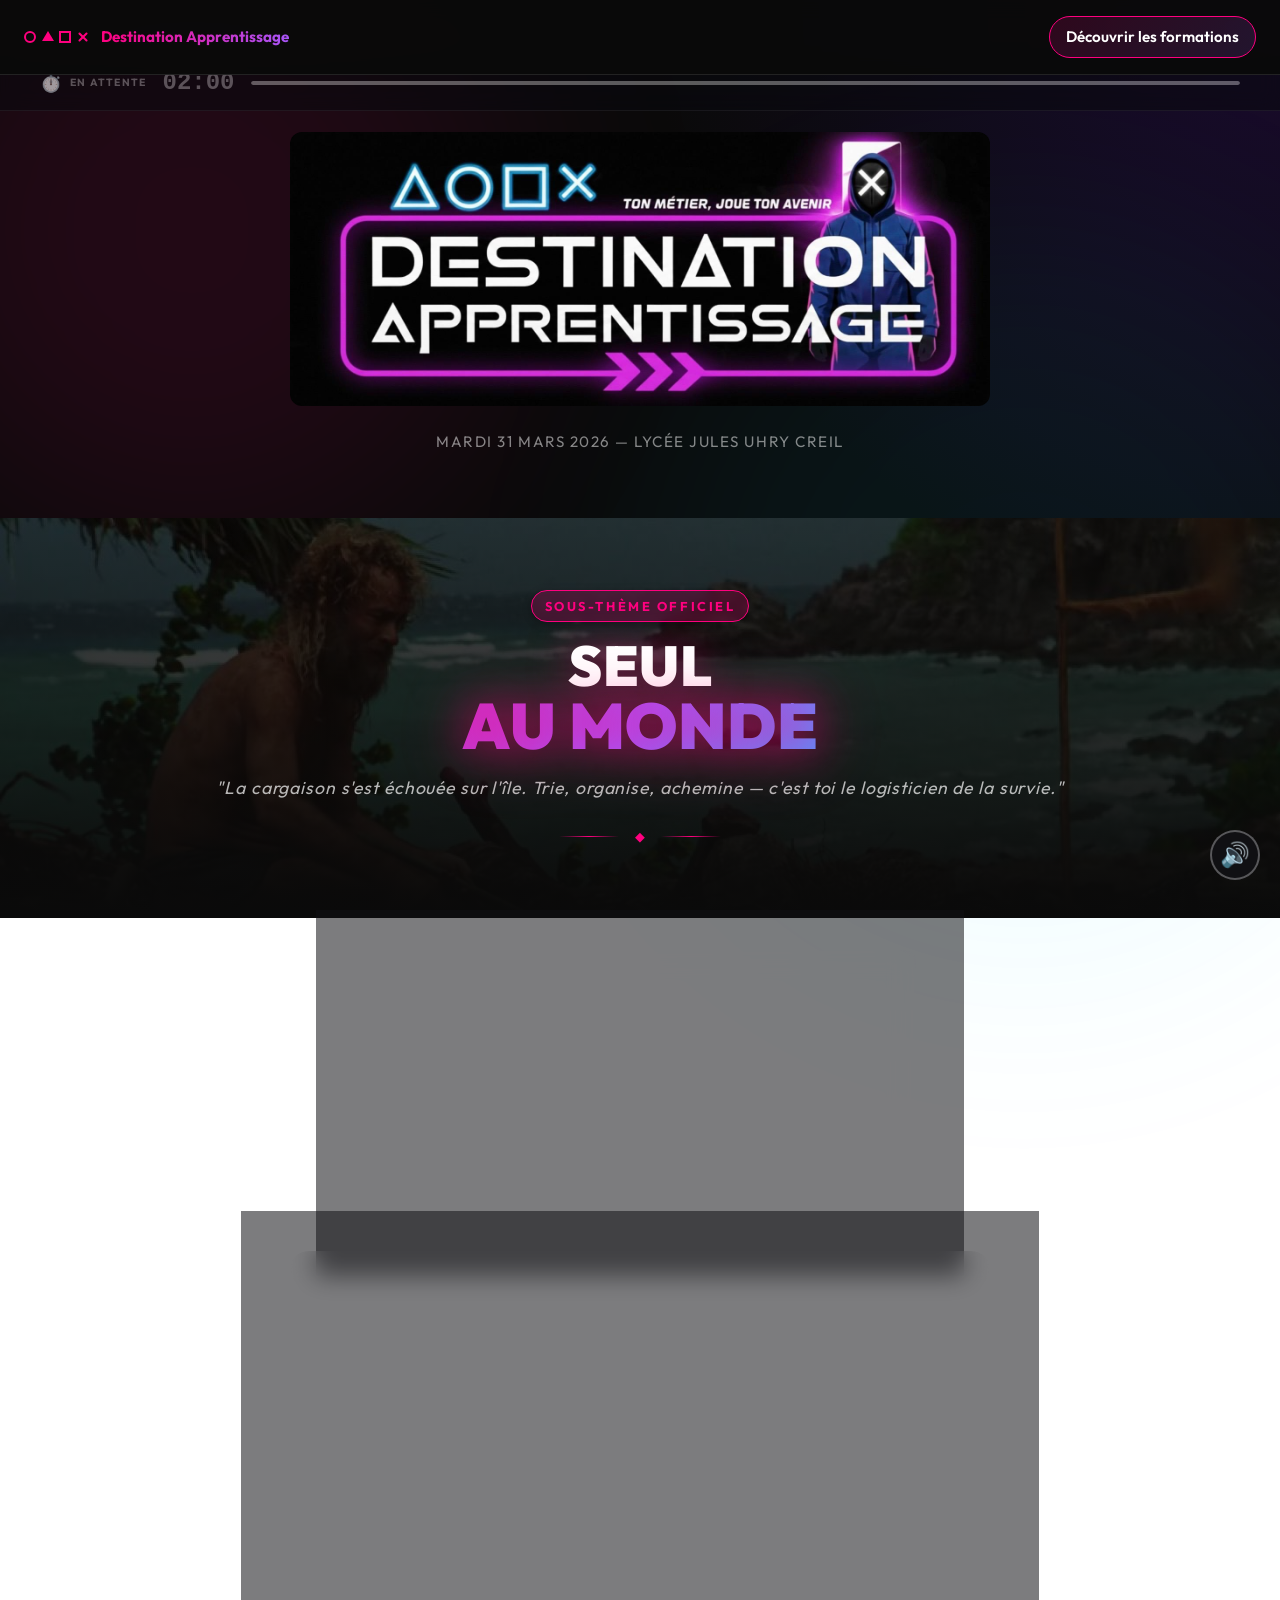
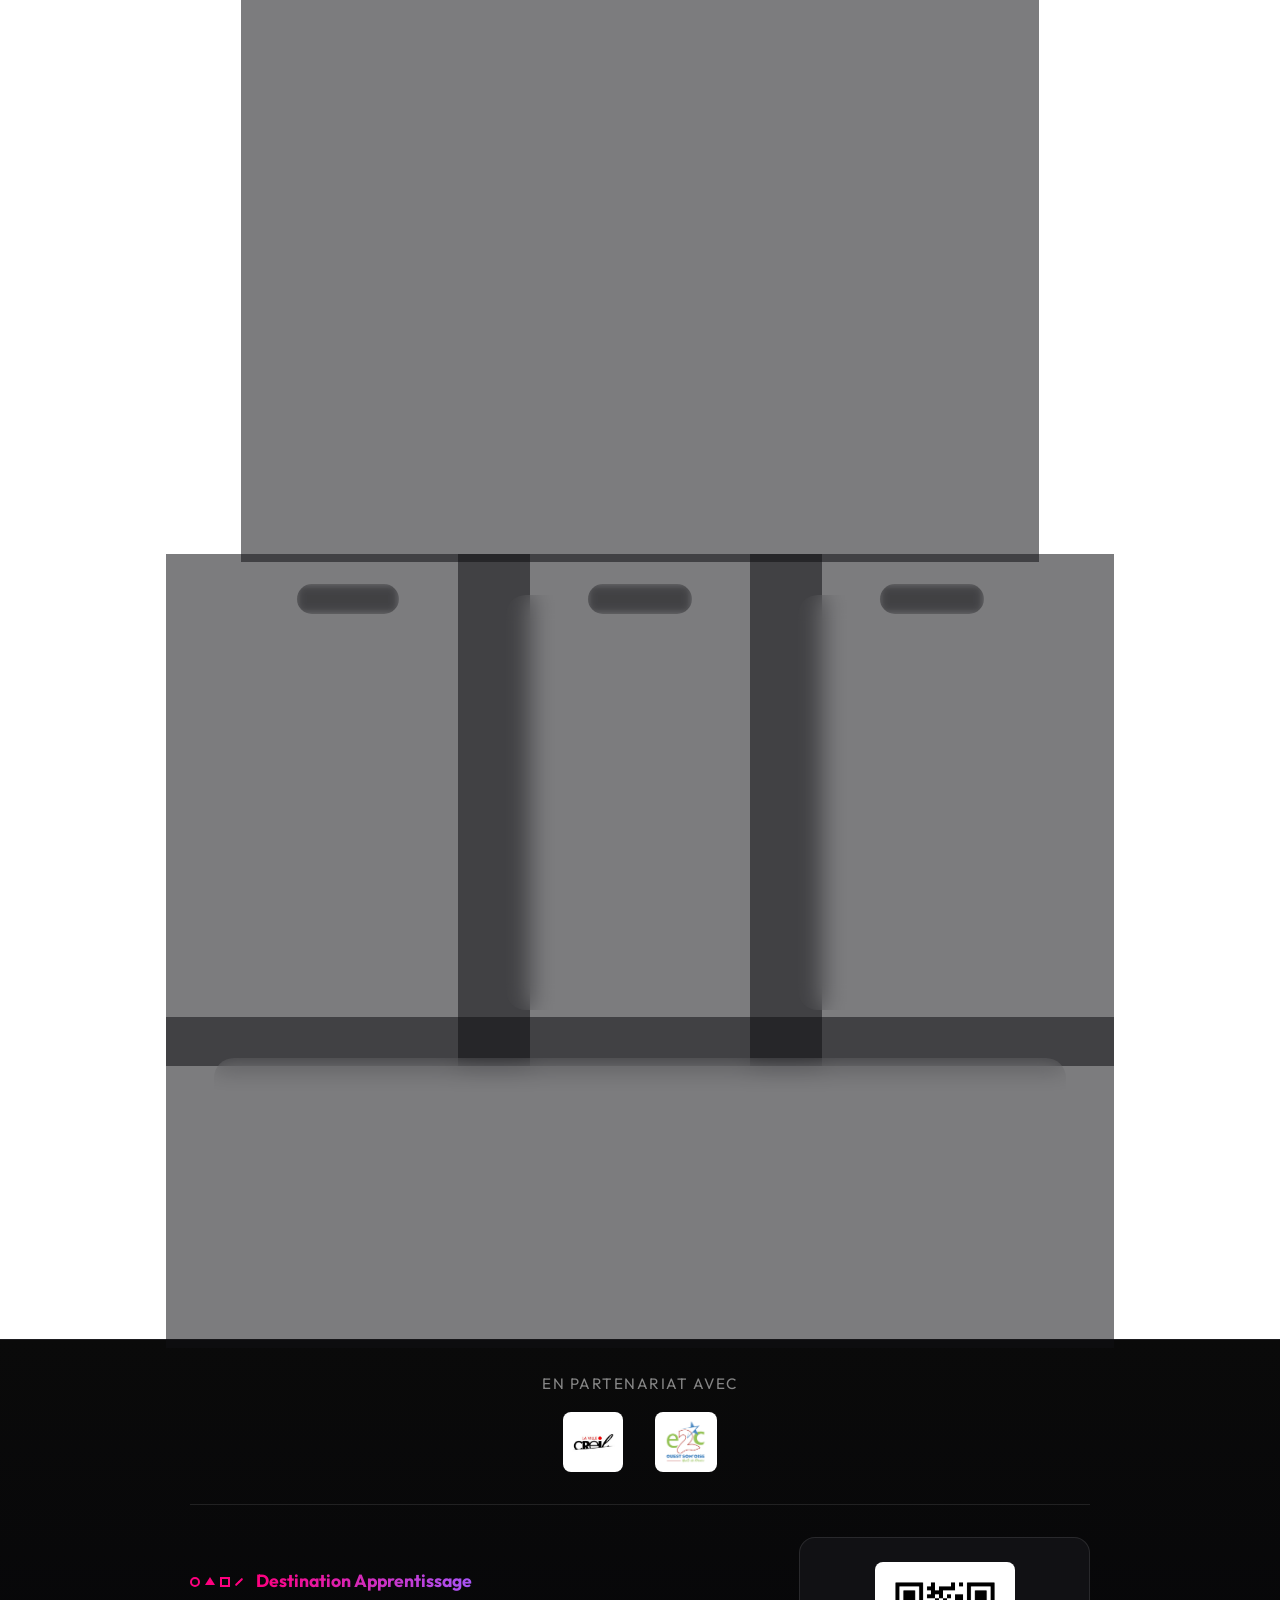
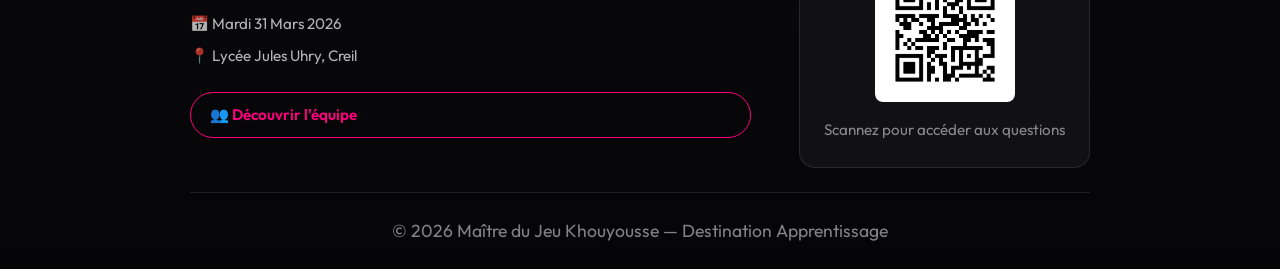
==== index.html @ bd88b9b7 "Add files via upload" ====
<!DOCTYPE html>
<html lang="fr">
<head>
  <meta charset="UTF-8">
  <meta name="viewport" content="width=device-width, initial-scale=1.0">
  <title>Destination Apprentissage - Accueil</title>
  
  <link rel="stylesheet" href="css/styles.css">
  <link rel="icon" type="image/jpeg" href="img/favicon.jpeg">
  
  <audio id="bg-music" loop>
    <source src="audio/music.mp3" type="audio/mpeg">
  </audio>
</head>
<body>

  <div class="page-loader" id="page-loader">
    <div class="loader-content">
      <div class="loader-logo">
        <div class="loader-symbols">
          <span class="loader-symbol circle"></span>
          <span class="loader-symbol triangle"></span>
          <span class="loader-symbol square"></span>
          <span class="loader-symbol cross"></span>
        </div>
      </div>
      <div class="loader-text">DESTINATION APPRENTISSAGE</div>
      <div class="loader-bar">
        <div class="loader-progress"></div>
      </div>
      <div class="loader-status">Atterrissage imminent...</div>
    </div>
  </div>

  <header class="header">
    <div class="header-left">
      <div class="squid-symbols">
        <span class="symbol circle"></span>
        <span class="symbol triangle"></span>
        <span class="symbol square"></span>
        <span class="symbol cross"></span>
      </div>
      <span class="logo-text">Destination Apprentissage</span>
    </div>
    <div class="header-right">
      <a href="https://www.onisep.fr/ressources/univers-metier/metiers/ingenieur-ingenieure-logistique" target="_blank" class="btn-formation">
        <span class="btn-formation-text">Découvrir les formations</span>
      </a>
    </div>
  </header>

  <main class="main-container">
    
    <section class="hero">
      <img src="img/affiche_boost.jpeg" alt="Destination Apprentissage" class="hero-affiche">
      <p class="hero-subtitle">Mardi 31 Mars 2026 — Lycée Jules Uhry Creil</p>
    </section>

    <section class="mission-section">
      <div class="mission-hero">
        <div class="mission-hero-bg">
          <img src="img/tom-hanks-seul-au-monde.jpg" alt="Seul au monde" class="mission-hero-img">
          <div class="mission-hero-overlay"></div>
        </div>
        <div class="mission-hero-content">
          <span class="mission-tag">SOUS-THÈME OFFICIEL</span>
          <h2 class="mission-main-title">SEUL<br><span>AU MONDE</span></h2>
          <p class="mission-tagline">"La cargaison s'est échouée sur l'île. Trie, organise, achemine — c'est toi le logisticien de la survie."</p>
          <div class="mission-divider">
            <span class="divider-line"></span>
            <span class="divider-icon">◆</span>
            <span class="divider-line"></span>
          </div>
        </div>
      </div>
    </section>

    <section class="rules-section">
      <div class="card">
        <h2>📋 RÈGLES DU JEU</h2>
        <ul class="rules-list">
          <li>Complétez les 3 épreuves dans l'ordre pour débloquer vos récompenses</li>
          <li>Chaque épreuve réussie débloque un colis dans le coffre</li>
          <li><strong class="warning">⚠️ Vous avez 2 minutes pour TOUT terminer — le chrono tourne dès la 1ère épreuve !</strong></li>
        </ul>
      </div>
    </section>

    <section class="briefing-section-centered">
      <div class="briefing-card-index">
        <div class="briefing-header">
          <div class="briefing-icon">
            <span class="icon-ring"></span>
            <span class="icon-center">📦</span>
          </div>
          <div class="briefing-title">
            <span class="briefing-label" style="color: #00ffd5;">MISSION DE SURVIE</span>
            <h3 style="color: #0091ff;">OPÉRATION CARGAISON</h3>
          </div>
          <div class="briefing-stamp" style="color: #006aff;">LOGISTIQUE</div>
        </div>
        
        <div class="briefing-body">
          <p class="briefing-intro">
            <strong>Naufrage en mer !</strong> Des caisses de ravitaillement se sont échouées sur la plage. Pour survivre, il faut organiser la <span class="highlight">chaîne logistique</span> : identifier les bons gestes, repérer le matériel et connaître les métiers. À la fin, un <strong>professionnel de la logistique</strong> t'attend pour discuter des métiers et conditions de travail !
          </p>
          
          <div class="briefing-objectives">
            <h4>🎯 ÉTAPES DE LA MISSION</h4>
            <ul>
              <li><span class="obj-number">01</span> Lance la première épreuve — le chrono global démarre</li>
              <li><span class="obj-number">02</span> Réussis les 3 épreuves avant que le temps s'écoule</li>
              <li><span class="obj-number">03</span> Débloque tes colis puis échange avec l'intervenant</li>
            </ul>
          </div>
          
          <div class="briefing-warning">
            <span class="warning-icon">⚠️</span>
            <p>Tu as <strong>2 MINUTES</strong> pour tout terminer. Le chrono tourne sur toutes les pages. Pas de pause possible !</p>
          </div>
        </div>
        
        <div class="briefing-stats">
          <div class="stat-card">
            <span class="stat-icon">📦</span>
            <span class="stat-number">3</span>
            <span class="stat-text">DÉFIS</span>
          </div>
          <div class="stat-card">
            <span class="stat-icon">⏱️</span>
            <span class="stat-number">2</span>
            <span class="stat-text">MINUTES</span>
          </div>
          <div class="stat-card">
            <span class="stat-icon">🏝️</span>
            <span class="stat-number">1</span>
            <span class="stat-text">ÉCHANGE</span>
          </div>
        </div>
        
        <div class="briefing-footer">
          <p>La marée monte. Les caisses vont être emportées. C'est maintenant ou jamais, naufragé !</p>
          <span class="footer-signature">— Chuck NOLAND</span>
        </div>
      </div>
    </section>

    <section class="epreuves-section">
      <h2 class="epreuves-title">PARCOURS DES ÉPREUVES</h2>
      <div class="epreuves-row">
        
        <div class="epreuve-card" id="card-enigme1">
          <div class="epreuve-badge">ÉPREUVE 1</div>
          <div class="epreuve-icon">🚢</div>
          <h3 class="cyan">DÉCHARGEMENT DU CARGO</h3>
          <p>Trie la cargaison échouée : conforme ou avarié ?</p>
          <div class="epreuve-status" id="status-enigme1">
            <span class="status-dot"></span><span>À faire</span>
          </div>
          <a href="enigme1.html" class="epreuve-btn" id="btn-enigme1">COMMENCER</a>
        </div>

        <div class="epreuve-card locked" id="card-quiz">
          <div class="epreuve-badge">ÉPREUVE 2</div>
          <div class="epreuve-icon">🔍</div>
          <h3 class="pink">INVENTAIRE EXPRESS</h3>
          <p>Repère le matériel pro dans le stock qui bouge</p>
          <div class="epreuve-status" id="status-quiz">
            <span class="status-dot"></span><span>🔒 Verrouillé</span>
          </div>
          <a href="quiz.html" class="epreuve-btn disabled" id="btn-quiz">VERROUILLÉ</a>
        </div>

        <div class="epreuve-card locked" id="card-enigma">
          <div class="epreuve-badge">ÉPREUVE 3</div>
          <div class="epreuve-icon">🔗</div>
          <h3 class="purple">QUI INTERVIENT ?</h3>
          <p>Relie chaque situation au bon métier</p>
          <div class="epreuve-status" id="status-enigma">
            <span class="status-dot"></span><span>🔒 Verrouillé</span>
          </div>
          <a href="enigme.html" class="epreuve-btn disabled" id="btn-enigma">VERROUILLÉ</a>
        </div>

      </div>
    </section>

    <section class="coffre-section-index">
      <div class="coffre-banner">
        <div class="coffre-banner-glow"></div>
        <div class="coffre-banner-inner">
          <div class="coffre-banner-icon">🏆</div>
          <div class="coffre-banner-info">
            <span class="coffre-banner-tag">COFFRE-FORT</span>
            <h2>COFFRE</h2>
            <p>Récupérez vos colis puis discutez avec l'intervenant</p>
            <div class="epreuve-status" id="status-coffre">
              <span class="status-dot"></span><span>0/3 débloqué</span>
            </div>
          </div>
          <a href="coffre.html" class="coffre-banner-btn">OUVRIR LE COFFRE →</a>
        </div>
      </div>
    </section>

  </main>

  <footer class="footer-enhanced">
    <div class="footer-content">
      <div class="footer-partners">
        <span class="partners-label">En partenariat avec</span>
        <div class="partners-logos">
          <img src="img/logo-creil.png" alt="Ville de Creil" class="partner-logo">
          <img src="img/logo-e2c.jpg" alt="E2C Ouest Som'Oise" class="partner-logo">
        </div>
      </div>
      <div class="footer-main">
        <div class="footer-info">
          <div class="footer-logo">
            <div class="squid-symbols">
              <span class="symbol circle"></span>
              <span class="symbol triangle"></span>
              <span class="symbol square"></span>
              <span class="symbol cross"></span>
            </div>
            <span class="footer-title">Destination Apprentissage</span>
          </div>
          <p class="footer-date">📅 Mardi 31 Mars 2026</p>
          <p class="footer-location">📍 Lycée Jules Uhry, Creil</p>
          <a href="equipe.html" class="btn-equipe">👥 Découvrir l'équipe</a>
        </div>
        <div class="footer-qr">
          <div class="qr-box">
            <div class="qr-placeholder" id="qr-code">
              <img src="img/qrcode.png" alt="QR Code" class="qr-img">
            </div>
            <p class="qr-label">Scannez pour accéder aux questions</p>
          </div>
        </div>
      </div>
      <div class="footer-bottom">
        <p>© 2026 Maître du Jeu Khouyousse — Destination Apprentissage</p>
      </div>
    </div>
  </footer>

  <script src="js/loader.js"></script>
  <script src="js/gameState.js"></script>
  <script src="js/globalTimer.js"></script>
  <script src="js/index.js"></script>
  <script src="js/music.js"></script>
  <script>
    VanillaTilt.init(document.querySelectorAll(".epreuve-card, .coffre-banner"), {
      max: 12,
      speed: 400,
      glare: true,
      "max-glare": 0.2
    });
  </script>
</body>
</html>
---- css/styles.css ----
/* ==========================================
   RESET & VARIABLES
   ========================================== */
@import url('https://fonts.googleapis.com/css2?family=Outfit:wght@300;400;600;700;800;900&display=swap');

* {
  margin: 0;
  padding: 0;
  box-sizing: border-box;
}

:root {
  --bg: #0a0a0a;
  --bg-card: #111114;
  --bg-card-hover: #1a1a1f;
  --pink: #ff007f;
  --purple: #a855f7;
  --cyan: #00d4ff;
  --green: #00ff88;
  --red: #ff4444;
  --gold: #ffd700;
  --white: #ffffff;
  --gray: rgba(255,255,255,0.5);
  --gray-light: rgba(255,255,255,0.7);
  --border: rgba(255,255,255,0.1);
}

body {
  font-family: 'Segoe UI', system-ui, -apple-system, sans-serif;
  background: var(--bg);
  color: var(--white);
  line-height: 1.6;
  min-height: 100vh;
}

/* HEADER */
.header {
  position: fixed;
  top: 0;
  left: 0;
  right: 0;
  z-index: 100;
  display: flex;
  justify-content: space-between;
  align-items: center;
  padding: 1rem 1.5rem;
  background: rgba(10,10,10,0.95);
  backdrop-filter: blur(10px);
  border-bottom: 1px solid var(--border);
}

.header-left { display: flex; align-items: center; gap: 0.75rem; flex-shrink: 0; }
.header-center { flex: 1; display: flex; justify-content: center; }
.header-right { flex-shrink: 0; }

.squid-symbols { display: flex; gap: 0.35rem; }
.symbol.circle { width: 12px; height: 12px; border: 2px solid var(--pink); border-radius: 50%; }
.symbol.triangle { width: 0; height: 0; border-left: 6px solid transparent; border-right: 6px solid transparent; border-bottom: 10px solid var(--pink); }
.symbol.square { width: 12px; height: 12px; border: 2px solid var(--pink); }
.symbol.cross { width: 12px; height: 12px; position: relative; }
.symbol.cross::before, .symbol.cross::after { content: ''; position: absolute; background: var(--pink); border-radius: 1px; width: 2px; height: 100%; top: 50%; left: 50%; }
.symbol.cross::before { transform: translate(-50%, -50%) rotate(45deg); }
.symbol.cross::after { transform: translate(-50%, -50%) rotate(-45deg); }

.logo-text {
  font-size: 0.95rem;
  font-weight: 700;
  background: linear-gradient(90deg, var(--pink), var(--purple));
  -webkit-background-clip: text;
  -webkit-text-fill-color: transparent;
}

.back-btn { color: var(--gray); text-decoration: none; font-size: 0.9rem; transition: color 0.2s; white-space: nowrap; flex-shrink: 0; }
.back-btn:hover { color: var(--white); }

.page-badge {
  padding: 0.3rem 1rem;
  background: rgba(255,0,127,0.15);
  border: 1px solid var(--pink);
  border-radius: 20px;
  font-size: 0.7rem;
  font-weight: 600;
  letter-spacing: 0.1em;
  color: var(--pink);
}
.page-badge.gold { background: rgba(255,215,0,0.15); border-color: var(--gold); color: var(--gold); }

/* MAIN */
.main-container { padding-top: 70px; }

/* HERO */
.hero { padding: 2rem 1.5rem; text-align: center; }
.hero-affiche { max-width: 700px; width: 100%; height: auto; border-radius: 12px; }
.hero-subtitle { margin-top: 1rem; color: var(--gray); font-size: 0.85rem; letter-spacing: 0.1em; text-transform: uppercase; }

/* RULES */
.rules-section { padding: 0 1.5rem 2rem; max-width: 600px; margin: 0 auto; }
.card { background: var(--bg-card); border: 1px solid var(--border); border-radius: 12px; padding: 1.5rem; text-align: center; }
.card h2 { color: var(--pink); font-size: 1.1rem; margin-bottom: 0.75rem; }
.rules-list { list-style: none; text-align: left; }
.rules-list li { color: var(--gray-light); font-size: 0.85rem; padding: 0.4rem 0; padding-left: 1.5rem; position: relative; }
.rules-list li::before { content: "→"; position: absolute; left: 0; color: var(--pink); }
.warning { color: var(--red) !important; }

/* SLIDER */
.slider-section { padding: 2rem 0; }
.section-title { text-align: center; font-size: 1rem; color: var(--gray); letter-spacing: 0.15em; margin-bottom: 1.5rem; }
.slider-container { display: flex; align-items: center; justify-content: center; max-width: 420px; margin: 0 auto; padding: 0 0.5rem; }
.slider-viewport { flex: 1; overflow: hidden; border-radius: 20px; }
.slider-track { display: flex; transition: transform 0.4s ease; }
.slide { min-width: 100%; padding: 0.5rem; }

.slide-card { background: var(--bg-card); border: 2px solid var(--border); border-radius: 20px; padding: 2rem 1.5rem; text-align: center; position: relative; transition: all 0.3s; }
.slide-card:hover { border-color: var(--pink); }
.slide-card.locked { opacity: 0.5; }
.slide-card.locked:hover { border-color: var(--border); }
.slide-card.coffre { border-color: rgba(255,215,0,0.3); }
.slide-card.coffre:hover { border-color: var(--gold); }

.slide-badge { position: absolute; top: -12px; left: 50%; transform: translateX(-50%); padding: 0.3rem 1rem; background: linear-gradient(135deg, var(--pink), var(--purple)); border-radius: 20px; font-size: 0.7rem; font-weight: 700; letter-spacing: 0.1em; }
.slide-badge.gold { background: linear-gradient(135deg, var(--gold), #ff9500); }
.slide-icon { font-size: 3.5rem; margin: 1rem 0; }
.slide-card h3 { font-size: 1.5rem; margin-bottom: 0.5rem; }
.slide-card h3.pink { color: var(--pink); }
.slide-card h3.cyan { color: var(--cyan); }
.slide-card h3.purple { color: var(--purple); }
.slide-card h3.gold { color: var(--gold); }
.slide-card p { color: var(--gray); font-size: 0.9rem; margin-bottom: 1.5rem; }
.slide-status { display: flex; align-items: center; justify-content: center; gap: 0.5rem; margin-bottom: 1.5rem; font-size: 0.85rem; color: var(--gray); }

.status-dot { width: 8px; height: 8px; border-radius: 50%; background: var(--gray); }
.status-dot.success { background: var(--green); }
.status-dot.fail { background: var(--red); }

.slide-btn { display: inline-block; padding: 0.8rem 2rem; background: linear-gradient(135deg, var(--pink), var(--purple)); border-radius: 10px; color: white; text-decoration: none; font-size: 0.9rem; font-weight: 600; transition: all 0.3s; }
.slide-btn:hover { transform: scale(1.05); box-shadow: 0 0 25px rgba(255,0,127,0.4); }
.slide-btn.disabled { background: var(--border); pointer-events: none; }
.slide-btn.success { background: var(--green); pointer-events: none; }
.slide-btn.fail { background: var(--red); pointer-events: none; }
.slide-btn.gold { background: linear-gradient(135deg, var(--gold), #ff9500); }

.slider-btn { width: 36px; height: 36px; background: var(--bg-card); border: 1px solid var(--border); border-radius: 50%; color: var(--white); font-size: 1.2rem; cursor: pointer; transition: all 0.3s; flex-shrink: 0; }
.slider-btn:hover { border-color: var(--pink); color: var(--pink); }
.slider-dots { display: flex; justify-content: center; gap: 0.75rem; margin-top: 1.5rem; }
.dot { width: 10px; height: 10px; border-radius: 50%; background: var(--border); cursor: pointer; transition: all 0.3s; }
.dot:hover { background: var(--gray); }
.dot.active { background: var(--pink); transform: scale(1.2); }

/* ==========================================
   MISSION SECTION - STYLE CINÉMATIQUE
   ========================================== */
.mission-section { 
  padding: 0; 
  max-width: 100%; 
  margin: 2rem 0; 
}

/* HERO BANNER */
.mission-hero {
  position: relative;
  width: 100%;
  height: 400px;
  overflow: hidden;
  display: flex;
  align-items: center;
  justify-content: center;
}

.mission-hero-bg {
  position: absolute;
  inset: 0;
  z-index: 0;
}

.mission-hero-img {
  width: 100%;
  height: 100%;
  object-fit: cover;
  object-position: center 20%;
  filter: brightness(0.4) saturate(1.2);
}

.mission-hero-overlay {
  position: absolute;
  inset: 0;
  background: linear-gradient(
    180deg,
    rgba(10, 10, 10, 0.3) 0%,
    rgba(10, 10, 10, 0.6) 50%,
    rgba(10, 10, 10, 1) 100%
  );
}

.mission-hero-content {
  position: relative;
  z-index: 1;
  text-align: center;
  padding: 2rem;
}

.mission-tag {
  display: inline-block;
  padding: 0.4rem 1.2rem;
  background: rgba(255, 0, 127, 0.2);
  border: 1px solid var(--pink);
  border-radius: 30px;
  font-size: 0.7rem;
  font-weight: 700;
  letter-spacing: 0.2em;
  color: var(--pink);
  margin-bottom: 1rem;
  text-transform: uppercase;
}

.mission-main-title {
  font-size: 3.5rem;
  font-weight: 900;
  line-height: 1;
  color: var(--white);
  text-transform: uppercase;
  letter-spacing: 0.1em;
  text-shadow: 0 0 40px rgba(255, 0, 127, 0.5);
  margin-bottom: 1rem;
}

.mission-main-title span {
  display: block;
  font-size: 4rem;
  background: linear-gradient(135deg, var(--pink), var(--purple), var(--cyan));
  -webkit-background-clip: text;
  -webkit-text-fill-color: transparent;
  filter: drop-shadow(0 0 30px rgba(255, 0, 127, 0.4));
}

.mission-tagline {
  font-size: 1.1rem;
  color: var(--gray-light);
  font-style: italic;
  letter-spacing: 0.05em;
}

.mission-divider {
  display: flex;
  align-items: center;
  justify-content: center;
  gap: 1rem;
  margin-top: 1.5rem;
}

.divider-line {
  width: 60px;
  height: 1px;
  background: linear-gradient(90deg, transparent, var(--pink), transparent);
}

.divider-icon {
  color: var(--pink);
  font-size: 0.8rem;
}

/* BRIEFING CARD */
.briefing-container {
  max-width: 700px;
  margin: -40px auto 0;
  padding: 0 1.5rem;
  position: relative;
  z-index: 2;
}

.briefing-card {
  background: linear-gradient(145deg, var(--bg-card), #0d0d10);
  border: 1px solid var(--border);
  border-radius: 20px;
  overflow: hidden;
  box-shadow: 
    0 20px 60px rgba(0, 0, 0, 0.5),
    0 0 0 1px rgba(255, 255, 255, 0.05) inset;
}

.briefing-header {
  display: flex;
  align-items: center;
  gap: 1rem;
  padding: 1.5rem;
  background: linear-gradient(135deg, rgba(255, 0, 127, 0.1), rgba(168, 85, 247, 0.1));
  border-bottom: 1px solid var(--border);
  position: relative;
}

.briefing-icon {
  position: relative;
  width: 50px;
  height: 50px;
  display: flex;
  align-items: center;
  justify-content: center;
}

.icon-ring {
  position: absolute;
  inset: 0;
  border: 2px solid var(--gold);
  border-radius: 50%;
  animation: pulse-ring 2s ease-out infinite;
}

@keyframes pulse-ring {
  0% { transform: scale(1); opacity: 1; }
  100% { transform: scale(1.3); opacity: 0; }
}

.icon-center {
  font-size: 1.5rem;
  position: relative;
  z-index: 1;
}

.briefing-title {
  flex: 1;
}

.briefing-label {
  display: block;
  font-size: 0.65rem;
  color: var(--gold);
  letter-spacing: 0.15em;
  margin-bottom: 0.2rem;
}

.briefing-title h3 {
  font-size: 1.2rem;
  font-weight: 700;
  color: var(--white);
  margin: 0;
}

.briefing-stamp {
  padding: 0.3rem 0.8rem;
  background: linear-gradient(135deg, rgba(255,215,0,0.2), rgba(255,165,0,0.2));
  border: 2px solid var(--gold);
  color: var(--gold);
  font-size: 0.7rem;
  font-weight: 800;
  letter-spacing: 0.1em;
  transform: rotate(-5deg);
  opacity: 0.9;
  box-shadow: 0 0 10px rgba(255,215,0,0.3);
}

.briefing-body {
  padding: 1.5rem;
}

.briefing-intro {
  font-size: 1rem;
  color: var(--gray-light);
  line-height: 1.7;
  margin-bottom: 1.5rem;
}

.briefing-intro strong {
  color: var(--cyan);
}

.highlight {
  color: var(--pink);
  font-weight: 600;
}

.briefing-objectives {
  background: rgba(0, 0, 0, 0.3);
  border-radius: 12px;
  padding: 1.2rem;
  margin-bottom: 1.5rem;
}

.briefing-objectives h4 {
  font-size: 0.85rem;
  color: var(--gold);
  margin-bottom: 1rem;
  letter-spacing: 0.1em;
}

.briefing-objectives ul {
  list-style: none;
  display: flex;
  flex-direction: column;
  gap: 0.8rem;
}

.briefing-objectives li {
  display: flex;
  align-items: center;
  gap: 1rem;
  color: var(--gray-light);
  font-size: 0.9rem;
}

.obj-number {
  display: flex;
  align-items: center;
  justify-content: center;
  width: 28px;
  height: 28px;
  background: linear-gradient(135deg, var(--pink), var(--purple));
  border-radius: 6px;
  font-size: 0.75rem;
  font-weight: 700;
  color: var(--white);
  flex-shrink: 0;
}

.briefing-warning {
  display: flex;
  align-items: flex-start;
  gap: 0.8rem;
  padding: 1rem;
  background: rgba(255, 68, 68, 0.1);
  border: 1px solid rgba(255, 68, 68, 0.3);
  border-radius: 10px;
}

.briefing-warning .warning-icon {
  font-size: 1.2rem;
  flex-shrink: 0;
}

.briefing-warning p {
  margin: 0;
  font-size: 0.85rem;
  color: var(--gray-light);
  line-height: 1.5;
}

.briefing-warning strong {
  color: var(--red);
}

/* STATS */
.briefing-stats {
  display: grid;
  grid-template-columns: repeat(3, 1fr);
  border-top: 1px solid var(--border);
}

.stat-card {
  display: flex;
  flex-direction: column;
  align-items: center;
  padding: 1.5rem 1rem;
  border-right: 1px solid var(--border);
  transition: background 0.3s;
}

.stat-card:last-child {
  border-right: none;
}

.stat-card:hover {
  background: rgba(255, 0, 127, 0.05);
}

.stat-icon {
  font-size: 1.5rem;
  margin-bottom: 0.5rem;
}

.stat-number {
  font-size: 2rem;
  font-weight: 800;
  background: linear-gradient(135deg, var(--pink), var(--purple));
  -webkit-background-clip: text;
  -webkit-text-fill-color: transparent;
  line-height: 1;
}

.stat-text {
  font-size: 0.7rem;
  color: var(--gray);
  letter-spacing: 0.1em;
  margin-top: 0.3rem;
}

/* FOOTER */
.briefing-footer {
  padding: 1.2rem 1.5rem;
  background: rgba(0, 0, 0, 0.3);
  text-align: center;
  border-top: 1px solid var(--border);
}

.briefing-footer p {
  font-size: 0.85rem;
  color: var(--gray);
  font-style: italic;
  margin: 0 0 0.3rem 0;
}

.footer-signature {
  font-size: 0.75rem;
  color: var(--gold);
  font-weight: 600;
}

/* RESPONSIVE */
@media (max-width: 768px) {
  .mission-hero {
    height: 320px;
  }
  
  .mission-main-title {
    font-size: 2.2rem;
  }
  
  .mission-main-title span {
    font-size: 2.8rem;
  }
  
  .briefing-container {
    padding: 0 1rem;
    margin-top: -30px;
  }
  
  .briefing-header {
    flex-wrap: wrap;
    gap: 0.8rem;
  }
  
  .briefing-stamp {
    position: absolute;
    top: 1rem;
    right: 1rem;
  }
  
  .briefing-stats {
    grid-template-columns: repeat(3, 1fr);
  }
  
  .stat-card {
    padding: 1rem 0.5rem;
  }
  
  .stat-number {
    font-size: 1.5rem;
  }
}

@media (max-width: 480px) {
  .mission-hero {
    height: 280px;
  }
  
  .mission-main-title {
    font-size: 1.8rem;
  }
  
  .mission-main-title span {
    font-size: 2.2rem;
  }
  
  .mission-tagline {
    font-size: 0.9rem;
  }
  
  .briefing-icon {
    display: none;
  }
  
  .stat-icon {
    font-size: 1.2rem;
  }
  
  .stat-number {
    font-size: 1.3rem;
  }
  
  .stat-text {
    font-size: 0.6rem;
  }
}


/* GAME PAGE */
.game-page { padding: 80px 1.5rem 2rem; min-height: 100vh; display: flex; align-items: center; justify-content: center; }
.game-container { width: 100%; max-width: 450px; }
.game-header { text-align: center; margin-bottom: 2rem; }
.game-icon-large { font-size: 3.5rem; margin-bottom: 0.5rem; }
.game-header h1 { font-size: 2rem; margin-bottom: 0.5rem; }
.game-header h1.pink { color: var(--pink); }
.game-header h1.cyan { color: var(--cyan); }
.game-header h1.purple { color: var(--purple); }
.game-header h1.gold { color: var(--gold); }
.game-header p { color: var(--gray); font-size: 0.95rem; }
.game-content { background: var(--bg-card); border: 1px solid var(--border); border-radius: 20px; padding: 2rem; }

/* TIMER */
.timer-container { text-align: center; margin-bottom: 1.5rem; }
.timer-display { display: flex; align-items: center; justify-content: center; gap: 0.25rem; }
.timer-num { font-size: 4rem; font-weight: 800; font-family: 'Courier New', monospace; background: linear-gradient(135deg, var(--pink), var(--purple)); -webkit-background-clip: text; -webkit-text-fill-color: transparent; }
.timer-sep { font-size: 3.5rem; color: var(--pink); animation: blink 1s infinite; }
@keyframes blink { 0%, 100% { opacity: 1; } 50% { opacity: 0.3; } }
.timer-label { display: block; font-size: 0.7rem; color: var(--gray); letter-spacing: 0.2em; margin-top: 0.5rem; }

/* BUTTONS */
.btn-primary { display: block; width: 100%; padding: 1rem; background: linear-gradient(135deg, var(--pink), var(--purple)); border: none; border-radius: 10px; color: white; font-size: 1rem; font-weight: 600; text-decoration: none; text-align: center; cursor: pointer; transition: all 0.3s; }
.btn-primary:hover { transform: scale(1.02); box-shadow: 0 0 30px rgba(255,0,127,0.4); }
.btn-primary:disabled { opacity: 0.6; cursor: not-allowed; transform: none; box-shadow: none; }
.btn-gold { background: linear-gradient(135deg, var(--gold), #ff9500); }
.btn-success { padding: 0.8rem 1.5rem; background: rgba(0,255,136,0.15); border: 1px solid var(--green); border-radius: 8px; color: var(--green); font-size: 0.9rem; font-weight: 600; cursor: pointer; transition: all 0.3s; }
.btn-success:hover { background: var(--green); color: var(--bg); }
.btn-fail { padding: 0.8rem 1.5rem; background: rgba(255,68,68,0.15); border: 1px solid var(--red); border-radius: 8px; color: var(--red); font-size: 0.9rem; font-weight: 600; cursor: pointer; transition: all 0.3s; }
.btn-fail:hover { background: var(--red); color: var(--bg); }
.btn-reset { margin-top: 2rem; padding: 0.6rem 1rem; background: transparent; border: 1px solid var(--border); border-radius: 6px; color: var(--gray); font-size: 0.8rem; cursor: pointer; transition: all 0.3s; width: 100%; }
.btn-reset:hover { border-color: var(--red); color: var(--red); }

/* WARNING */
.warning-box { background: rgba(255,150,0,0.1); border: 1px solid rgba(255,150,0,0.4); border-radius: 10px; padding: 1rem; margin-bottom: 1.5rem; display: flex; align-items: flex-start; gap: 0.75rem; }
.warning-box.active { background: rgba(255,68,68,0.15); border-color: var(--red); animation: pulse-warning 1s infinite; }
@keyframes pulse-warning { 0%, 100% { opacity: 1; } 50% { opacity: 0.7; } }
.warning-icon { font-size: 1.3rem; flex-shrink: 0; }
.warning-box p { color: rgba(255,200,100,0.9); font-size: 0.85rem; margin: 0; text-align: left; }
.warning-box.active p { color: var(--red); }

/* LOCKED */
.locked-container { text-align: center; }
.locked-box { padding: 2rem; }
.lock-icon { font-size: 3rem; display: block; margin-bottom: 1rem; }
.locked-box h3 { color: var(--gray-light); margin-bottom: 0.5rem; }
.locked-box p { color: var(--gray); margin-bottom: 1.5rem; }

/* VALIDATION */
.validation-container { margin-top: 1.5rem; padding-top: 1.5rem; border-top: 1px solid var(--border); animation: fadeIn 0.3s ease; }
@keyframes fadeIn { from { opacity: 0; transform: translateY(10px); } to { opacity: 1; transform: translateY(0); } }
.validation-box { text-align: center; }
.validation-box h3 { color: var(--pink); margin-bottom: 0.5rem; }
.validation-box p { color: var(--gray); margin-bottom: 1rem; }
.validation-btns { display: flex; gap: 1rem; justify-content: center; }

/* RESULT */
.result-container { animation: fadeIn 0.3s ease; }
.result-box { text-align: center; padding: 1rem 0; }
.result-icon { width: 70px; height: 70px; margin: 0 auto 1rem; border-radius: 50%; display: flex; align-items: center; justify-content: center; font-size: 2rem; font-weight: 700; }
.result-box.success .result-icon { background: rgba(0,255,136,0.15); color: var(--green); }
.result-box.fail .result-icon { background: rgba(255,68,68,0.15); color: var(--red); }
.result-box h3 { font-size: 1.3rem; margin-bottom: 0.5rem; }
.result-box.success h3 { color: var(--green); }
.result-box.fail h3 { color: var(--red); }
.result-box p { color: var(--gray); margin-bottom: 1.5rem; }
.result-score { font-size: 1.1rem; color: var(--gray-light); margin-bottom: 1rem !important; }

/* QUIZ */
.quiz-container { animation: fadeIn 0.3s ease; }
.quiz-progress { margin-bottom: 1.5rem; }
#progress-text { font-size: 0.8rem; color: var(--gray); }
.progress-bar { height: 4px; background: var(--border); border-radius: 2px; margin-top: 0.5rem; overflow: hidden; }
.progress-fill { height: 100%; background: linear-gradient(90deg, var(--pink), var(--cyan)); transition: width 0.3s; }
.quiz-question { font-size: 1.1rem; text-align: center; margin-bottom: 1.5rem; color: var(--white); }
.quiz-options { display: flex; flex-direction: column; gap: 0.6rem; }
.quiz-option { padding: 1rem; background: rgba(255,255,255,0.03); border: 1px solid var(--border); border-radius: 10px; color: var(--white); font-size: 0.95rem; text-align: left; cursor: pointer; transition: all 0.2s; }
.quiz-option:hover { border-color: var(--cyan); background: rgba(0,212,255,0.08); }
.quiz-option.correct { border-color: var(--green); background: rgba(0,255,136,0.15); }
.quiz-option.wrong { border-color: var(--red); background: rgba(255,68,68,0.15); }

/* COFFRE */
.coffre-progress { display: flex; align-items: center; justify-content: center; margin-bottom: 2rem; }
.progress-item { display: flex; flex-direction: column; align-items: center; gap: 0.4rem; }
.progress-item span { font-size: 0.75rem; color: var(--gray); }
.progress-circle { width: 40px; height: 40px; border-radius: 50%; display: flex; align-items: center; justify-content: center; font-weight: 700; background: rgba(255,255,255,0.05); border: 2px solid var(--gray); color: var(--gray); transition: all 0.3s; }
.progress-circle.success { background: rgba(0,255,136,0.15); border-color: var(--green); color: var(--green); }
.progress-circle.fail { background: rgba(255,68,68,0.15); border-color: var(--red); color: var(--red); }
.progress-line { width: 30px; height: 2px; background: var(--border); margin: 0 0.5rem; margin-bottom: 1.5rem; }
.rewards-list { display: flex; flex-direction: column; gap: 0.75rem; }
.reward-card { display: flex; align-items: center; gap: 1rem; padding: 1rem; background: rgba(255,255,255,0.02); border: 1px solid var(--border); border-radius: 12px; cursor: pointer; transition: all 0.3s; }
.reward-card:hover { background: rgba(255,255,255,0.05); border-color: var(--pink); }
.reward-card.unlocked { border-color: var(--green); }
.reward-card.unlocked:hover { border-color: var(--green); background: rgba(0,255,136,0.05); }
.reward-icon { font-size: 1.8rem; }
.reward-info { flex: 1; }
.reward-info h3 { font-size: 1rem; margin-bottom: 0.15rem; }
.reward-link { font-size: 0.75rem; color: var(--gray); }
.reward-status { font-size: 0.8rem; color: var(--gray); }
.reward-status.unlocked { color: var(--green); }
.reward-status.failed { color: var(--red); }

/* MODAL */
.modal { position: fixed; inset: 0; background: rgba(0,0,0,0.9); display: none; align-items: center; justify-content: center; z-index: 1000; padding: 1rem; }
.modal.visible { display: flex; }
.modal-content { background: var(--bg-card); border-radius: 20px; padding: 2.5rem 2rem; text-align: center; max-width: 380px; width: 100%; animation: scaleIn 0.3s ease; }
@keyframes scaleIn { from { transform: scale(0.9); opacity: 0; } to { transform: scale(1); opacity: 1; } }
.modal-content.success { border: 1px solid var(--green); }
.modal-content.fail { border: 1px solid var(--red); }
.modal-icon { width: 70px; height: 70px; margin: 0 auto 1rem; border-radius: 50%; display: flex; align-items: center; justify-content: center; font-size: 2rem; font-weight: 700; }
.modal-content.success .modal-icon { background: rgba(0,255,136,0.15); color: var(--green); }
.modal-content.fail .modal-icon { background: rgba(255,68,68,0.15); color: var(--red); }
.modal-content h3 { font-size: 1.3rem; margin-bottom: 0.75rem; }
.modal-content.success h3 { color: var(--green); }
.modal-content.fail h3 { color: var(--red); }
.modal-content p { color: var(--gray); line-height: 1.5; margin-bottom: 1.5rem; }

/* FOOTER */
.footer { text-align: center; padding: 1.5rem; border-top: 1px solid var(--border); color: var(--gray); font-size: 0.8rem; }

/* UTILITIES */
.hidden { display: none !important; }

/* RESPONSIVE TABLET */
@media (max-width: 768px) {
  .mission-content { grid-template-columns: 1fr; gap: 1.5rem; }
  .mission-posters { flex-direction: row; justify-content: center; }
  .poster-inner { max-height: 200px; }
  .mission-title { font-size: 1.5rem; }
  .mission-card { padding: 1.5rem; }
}

/* RESPONSIVE MOBILE */
@media (max-width: 480px) {
  .header { padding: 0.75rem 1rem; }
  .logo-text { display: none; }
  .timer-num { font-size: 3rem; }
  .timer-sep { font-size: 2.5rem; }
  .game-header h1 { font-size: 1.6rem; }
  .game-content { padding: 1.5rem; }
  .slider-btn { width: 32px; height: 32px; font-size: 1rem; }
  .slide-card { padding: 1.5rem 1rem; }
  .slide-icon { font-size: 2.5rem; }
  .slide-card h3 { font-size: 1.2rem; }
  .slide-btn { padding: 0.6rem 1.5rem; font-size: 0.8rem; }
  .mission-section { padding: 2rem 1rem; }
  .mission-title-box { padding: 1rem 1.5rem; }
  .mission-title { font-size: 1.3rem; }
  .mission-posters { flex-direction: column; align-items: center; }
  .poster-card { width: 100%; max-width: 200px; }
  .poster-inner { max-height: 180px; }
  .progress-line { width: 20px; }
  .progress-circle { width: 35px; height: 35px; font-size: 0.9rem; }
  .validation-btns { flex-direction: column; }
  .btn-success, .btn-fail { width: 100%; }
}

/* =================================================================
   CORRECTIF MOBILE (A COLLER À LA FIN DE STYLES.CSS)
   ================================================================= */

@media screen and (max-width: 768px) {

  /* --- STRUCTURE GLOBALE --- */
  body, html {
    overflow-x: hidden; /* Empêche le scroll horizontal indésirable */
    width: 100%;
  }

  .main-container, .game-container, .game-page {
    width: 100%;
    padding: 10px;
    box-sizing: border-box;
    margin: 0;
  }

  /* --- HEADER MOBILE --- */
  .header {
    padding: 0.75rem 1rem;
    gap: 0.5rem;
  }
  
  .header-left {
    flex-shrink: 0;
  }

  .header-center {
    flex: 1;
    display: flex;
    justify-content: center;
  }
  
  .header-right {
    flex-shrink: 0;
  }
  
  .back-btn {
    font-size: 0.85rem;
  }
  
  .page-badge {
    padding: 0.25rem 0.6rem;
    font-size: 0.6rem;
  }

  /* --- INDEX : HERO & MISSION --- */
  .hero-affiche {
    width: 100%;
    height: auto;
    object-fit: cover;
  }

  .mission-content {
    display: flex;
    flex-direction: column !important; /* Les éléments passent l'un sous l'autre */
  }

  .mission-posters {
    flex-direction: column !important;
    width: 100%;
    align-items: center;
  }

  .poster-card {
    width: 100%;
    max-width: 320px; /* Taille max sur mobile */
    margin-bottom: 20px;
  }
  
  .poster-img {
    width: 100%;
    height: auto;
  }

  .mission-description {
    padding: 0 !important;
    width: 100%;
  }

  /* --- SLIDER (CARROUSEL) --- */
  .slider-section {
    width: 100%;
    overflow: hidden;
  }

  .slider-container {
    padding: 0;
    width: 100%;
  }

  .slider-viewport {
    width: 90%; /* Le slider prend 90% de la largeur */
    margin: 0 auto;
  }

  .slide-card {
    width: 100% !important; /* La carte remplit le viewport */
    min-height: auto; /* Hauteur adaptative */
    padding: 20px 10px;
    margin: 0;
    box-sizing: border-box;
  }
  
  .slider-btn {
    z-index: 10; /* S'assure que les flèches sont au-dessus */
  }

  /* --- PAGES JEUX (QUIZ, ENIGME...) --- */
  .game-header h1 {
    font-size: 2rem; /* Titre plus petit */
    word-wrap: break-word; /* Coupe les mots si trop longs */
  }

  .game-icon-large {
    font-size: 3rem;
  }
  
  /* Quiz : Boutons l'un sous l'autre */
  .quiz-options {
    display: flex;
    flex-direction: column;
    gap: 10px;
  }
  
  .quiz-option {
    width: 100%;
    box-sizing: border-box;
  }

  /* Enigme : Timer adaptable */
  .timer-display {
    font-size: 15vw; /* S'adapte à la largeur de l'écran */
  }
  
  .validation-btns {
    display: flex;
    flex-direction: column;
    width: 100%;
    gap: 10px;
  }
  
  .validation-btns button {
    width: 100%;
    margin: 0;
  }

  /* --- COFFRE --- */
  .rewards-list {
    display: flex;
    flex-direction: column !important;
  }

  .reward-card {
    width: 100% !important;
    box-sizing: border-box;
    margin-bottom: 10px;
  }

  /* Progression Coffre (Boules 1-2-3) */
  .coffre-progress {
    justify-content: center;
    flex-wrap: wrap;
    gap: 10px;
  }
  
  .progress-line {
    width: 20px; /* Ligne plus courte entre les boules */
  }

  /* --- MODALES POPUP --- */
  .modal-content {
    width: 90% !important;
    margin: 20% auto;
    padding: 20px;
  }
}

/* ==========================================
   LAYOUTS CÔTE À CÔTE
   ========================================== */

/* Layout pour les pages de jeu (énigme, quiz, scénario) */
.game-container-wide {
  max-width: 1100px;
}

.game-layout-split {
  display: grid;
  grid-template-columns: 1fr 1fr;
  gap: 2rem;
  align-items: stretch;
}

.game-col-left,
.game-col-right {
  min-width: 0;
  display: flex;
  flex-direction: column;
}

/* Hauteur égale pour les deux colonnes */
.height-match {
  flex: 1;
  display: flex;
  flex-direction: column;
}

.mission-briefing-box.height-match {
  height: 100%;
}

.mission-briefing-box.height-match .briefing-box-content {
  flex: 1;
  display: flex;
  flex-direction: column;
  justify-content: space-between;
}

.game-content-inner.height-match {
  height: 100%;
  background: var(--bg-card);
  border: 1px solid var(--border);
  border-radius: 16px;
  padding: 1.5rem;
  display: flex;
  flex-direction: column;
  justify-content: center;
}

/* Section timer centrée verticalement */
.timer-section-centered {
  flex: 1;
  display: flex;
  flex-direction: column;
  justify-content: center;
  align-items: center;
  text-align: center;
}

.timer-section-centered .warning-box {
  width: 100%;
  margin-bottom: 1.5rem;
}

.timer-section-centered .timer-container {
  margin-bottom: 1.5rem;
}

.timer-section-centered .btn-primary {
  width: 100%;
}

.timer-section-centered .validation-container {
  width: 100%;
  margin-top: 1.5rem;
}

/* Quiz start box centré */
.quiz-start-box {
  flex: 1;
  display: flex;
  flex-direction: column;
  justify-content: center;
  align-items: center;
  text-align: center;
  padding: 2rem 1rem;
}

.quiz-start-box .start-icon {
  font-size: 3rem;
  margin-bottom: 1rem;
}

.quiz-start-box h3 {
  font-size: 1.2rem;
  color: var(--cyan);
  margin-bottom: 0.5rem;
}

.quiz-start-box p {
  color: var(--gray);
  font-size: 0.9rem;
  margin-bottom: 1.5rem;
}

.quiz-start-box .btn-primary {
  width: 100%;
  max-width: 300px;
}

/* Quiz content centré */
.quiz-container {
  flex: 1;
  display: flex;
  flex-direction: column;
  justify-content: center;
}

/* RÉSULTAT PLEIN ÉCRAN */
.result-container-full {
  display: flex;
  justify-content: center;
  align-items: center;
  min-height: 300px;
  padding: 2rem;
}

.result-container-full .result-box {
  background: var(--bg-card);
  border: 2px solid var(--border);
  border-radius: 20px;
  padding: 3rem 2rem;
  text-align: center;
  max-width: 500px;
  width: 100%;
}

.result-container-full .result-box.success {
  border-color: var(--green);
  box-shadow: 0 0 40px rgba(0, 255, 136, 0.2);
}

.result-container-full .result-box.fail {
  border-color: var(--red);
  box-shadow: 0 0 40px rgba(255, 68, 68, 0.2);
}

.result-container-full .result-icon {
  width: 80px;
  height: 80px;
  border-radius: 50%;
  display: flex;
  align-items: center;
  justify-content: center;
  font-size: 2.5rem;
  margin: 0 auto 1.5rem;
  background: rgba(255, 255, 255, 0.1);
}

.result-container-full .result-box.success .result-icon {
  background: rgba(0, 255, 136, 0.2);
  color: var(--green);
}

.result-container-full .result-box.fail .result-icon {
  background: rgba(255, 68, 68, 0.2);
  color: var(--red);
}

.result-container-full .result-box h3 {
  font-size: 1.8rem;
  margin-bottom: 1rem;
}

.result-container-full .result-box.success h3 {
  color: var(--green);
}

.result-container-full .result-box.fail h3 {
  color: var(--red);
}

.result-container-full .result-box p {
  color: var(--gray-light);
  font-size: 1rem;
  margin-bottom: 1rem;
}

.result-container-full .result-score {
  font-size: 1.2rem;
  font-weight: 700;
  color: var(--white);
  margin-bottom: 1.5rem;
}

.result-container-full .btn-primary {
  margin-top: 1rem;
}

/* Layout pour l'index (briefing + slider) */
.main-game-section {
  padding: 2rem 1.5rem;
  max-width: 1200px;
  margin: 0 auto;
}

.main-game-layout {
  display: grid;
  grid-template-columns: 1fr 1fr;
  gap: 2rem;
  align-items: stretch;
}

.main-col-left,
.main-col-right {
  min-width: 0;
  display: flex;
  flex-direction: column;
}

/* Briefing card dans l'index */
.briefing-card-index {
  background: linear-gradient(145deg, var(--bg-card), #0d0d10);
  border: 1px solid var(--border);
  border-radius: 20px;
  overflow: hidden;
  box-shadow: 
    0 20px 60px rgba(0, 0, 0, 0.5),
    0 0 0 1px rgba(255, 255, 255, 0.05) inset;
  flex: 1;
  display: flex;
  flex-direction: column;
}

.briefing-card-index .briefing-body {
  flex: 1;
}

/* Slider inline */
.slider-section-inline {
  background: var(--bg-card);
  border: 1px solid var(--border);
  border-radius: 20px;
  padding: 1.5rem;
  flex: 1;
  display: flex;
  flex-direction: column;
}

.slider-section-inline .section-title {
  margin-bottom: 1rem;
}

.slider-section-inline .slider-container {
  flex: 1;
  display: flex;
  align-items: center;
}

.slider-section-inline .slider-dots {
  margin-top: 1rem;
}

/* RESPONSIVE pour layouts côte à côte */
@media (max-width: 900px) {
  .game-layout-split,
  .main-game-layout {
    grid-template-columns: 1fr;
    gap: 1.5rem;
  }
  
  .game-container-wide {
    max-width: 500px;
  }
  
  .main-game-section {
    padding: 1.5rem 1rem;
  }
  
  .height-match {
    height: auto;
  }
  
  .result-container-full {
    min-height: 250px;
    padding: 1.5rem;
  }
  
  .result-container-full .result-box {
    padding: 2rem 1.5rem;
  }
}

@media (max-width: 480px) {
  .game-content-inner.height-match {
    padding: 1rem;
  }
  
  .briefing-card-index {
    border-radius: 16px;
  }
  
  .slider-section-inline {
    padding: 1rem;
    border-radius: 16px;
  }
  
  .result-container-full .result-icon {
    width: 60px;
    height: 60px;
    font-size: 2rem;
  }
  
  .result-container-full .result-box h3 {
    font-size: 1.4rem;
  }
}

/* ==========================================
   PAGE LOADER
   ========================================== */
.page-loader {
  position: fixed;
  inset: 0;
  background: var(--bg);
  z-index: 9999;
  display: flex;
  align-items: center;
  justify-content: center;
  transition: opacity 0.5s ease, visibility 0.5s ease;
}

.page-loader.hidden {
  opacity: 0;
  visibility: hidden;
}

.loader-content {
  text-align: center;
  padding: 2rem;
}

.loader-logo {
  margin-bottom: 2rem;
}

.loader-symbols {
  display: flex;
  justify-content: center;
  gap: 1.5rem;
}

.loader-symbol {
  animation: pulse-symbol 1.5s ease-in-out infinite;
}

.loader-symbol.circle {
  width: 40px;
  height: 40px;
  border: 4px solid var(--pink);
  border-radius: 50%;
  animation-delay: 0s;
}

.loader-symbol.triangle {
  width: 0;
  height: 0;
  border-left: 20px solid transparent;
  border-right: 20px solid transparent;
  border-bottom: 35px solid var(--pink);
  animation-delay: 0.2s;
}

.loader-symbol.square {
  width: 35px;
  height: 35px;
  border: 4px solid var(--pink);
  animation-delay: 0.4s;
}

.loader-symbol.cross {
  width: 35px;
  height: 35px;
  position: relative;
  animation-delay: 0.6s;
}

.loader-symbol.cross::before,
.loader-symbol.cross::after {
  content: '';
  position: absolute;
  background: var(--pink);
  border-radius: 2px;
  top: 50%;
  left: 50%;
}

.loader-symbol.cross::before {
  width: 4px;
  height: 100%;
  transform: translate(-50%, -50%) rotate(45deg);
}

.loader-symbol.cross::after {
  width: 4px;
  height: 100%;
  transform: translate(-50%, -50%) rotate(-45deg);
}

@keyframes pulse-symbol {
  0%, 100% { transform: scale(1); opacity: 1; }
  50% { transform: scale(1.2); opacity: 0.7; }
}

.loader-text {
  font-size: 1.5rem;
  font-weight: 800;
  letter-spacing: 0.2em;
  background: linear-gradient(135deg, var(--pink), var(--purple), var(--cyan));
  -webkit-background-clip: text;
  -webkit-text-fill-color: transparent;
  margin-bottom: 2rem;
}

.loader-bar {
  width: 200px;
  height: 4px;
  background: var(--border);
  border-radius: 2px;
  overflow: hidden;
  margin: 0 auto 1rem;
}

.loader-progress {
  height: 100%;
  width: 0%;
  background: linear-gradient(90deg, var(--pink), var(--purple), var(--cyan));
  border-radius: 2px;
  animation: load-progress 1.5s ease-out forwards;
}

@keyframes load-progress {
  0% { width: 0%; }
  100% { width: 100%; }
}

.loader-status {
  font-size: 0.85rem;
  color: var(--gray);
  letter-spacing: 0.1em;
}

/* ==========================================
   BOUTON FORMATION (HEADER)
   ========================================== */
.btn-formation {
  display: inline-block;
  padding: 0.5rem 1rem;
  background: linear-gradient(135deg, rgba(255, 0, 127, 0.15), rgba(168, 85, 247, 0.15));
  border: 1px solid var(--pink);
  border-radius: 25px;
  color: var(--white);
  text-decoration: none;
  font-size: 0.8rem;
  font-weight: 600;
  transition: all 0.3s ease;
  white-space: nowrap;
}

.btn-formation:hover {
  background: linear-gradient(135deg, var(--pink), var(--purple));
  transform: translateY(-2px);
  box-shadow: 0 5px 20px rgba(255, 0, 127, 0.3);
}

@media (max-width: 768px) {
  .btn-formation {
    padding: 0.4rem 0.8rem;
    font-size: 0.7rem;
  }
}

@media (max-width: 480px) {
  .btn-formation {
    padding: 0.35rem 0.6rem;
    font-size: 0.65rem;
  }
}

/* ==========================================
   FOOTER AMÉLIORÉ
   ========================================== */
.footer-enhanced {
  background: linear-gradient(180deg, var(--bg), #050508);
  border-top: 1px solid var(--border);
  padding: 2rem 1.5rem 1.5rem;
  margin-top: 2rem;
}

.footer-content {
  max-width: 900px;
  margin: 0 auto;
}

.footer-main {
  display: grid;
  grid-template-columns: 1fr auto;
  gap: 3rem;
  align-items: center;
  margin-bottom: 1.5rem;
}

.footer-info {
  display: flex;
  flex-direction: column;
  gap: 0.5rem;
}

.footer-logo {
  display: flex;
  align-items: center;
  gap: 0.75rem;
  margin-bottom: 0.5rem;
}

.footer-logo .squid-symbols {
  display: flex;
  gap: 0.3rem;
}

.footer-logo .symbol.circle { width: 10px; height: 10px; border-width: 2px; }
.footer-logo .symbol.triangle { border-left-width: 5px; border-right-width: 5px; border-bottom-width: 8px; }
.footer-logo .symbol.square { width: 10px; height: 10px; border-width: 2px; }
.footer-logo .symbol.cross { width: 10px; height: 10px; }
.footer-logo .symbol.cross::before { width: 2px; }
.footer-logo .symbol.cross::after { height: 2px; }

.footer-title {
  font-size: 1.1rem;
  font-weight: 700;
  background: linear-gradient(90deg, var(--pink), var(--purple));
  -webkit-background-clip: text;
  -webkit-text-fill-color: transparent;
}

.footer-date,
.footer-location {
  color: var(--gray-light);
  font-size: 0.85rem;
}

/* QR Code */
.footer-qr {
  text-align: center;
}

.qr-box {
  background: var(--bg-card);
  border: 1px solid var(--border);
  border-radius: 16px;
  padding: 1.5rem;
}

.qr-placeholder {
  width: 140px;
  height: 140px;
  background: var(--white);
  border-radius: 8px;
  display: flex;
  align-items: center;
  justify-content: center;
  margin: 0 auto 1rem;
  padding: 8px;
  overflow: hidden;
}

.qr-img {
  width: 100%;
  height: 100%;
  object-fit: contain;
  display: block;
}

.qr-icon {
  font-size: 2rem;
  margin-bottom: 0.3rem;
}

.qr-text {
  font-size: 0.7rem;
  font-weight: 700;
  letter-spacing: 0.1em;
}

.qr-label {
  font-size: 0.8rem;
  color: var(--gray);
}

/* Footer bottom */
.footer-bottom {
  text-align: center;
  padding-top: 1.5rem;
  border-top: 1px solid var(--border);
}

.footer-bottom p {
  font-size: 0.8rem;
  color: var(--gray);
}

@media (max-width: 768px) {
  .footer-main {
    grid-template-columns: 1fr;
    gap: 2rem;
    text-align: center;
  }
  
  .footer-logo {
    justify-content: center;
  }
}

/* Partenaires Footer */
.footer-partners {
  text-align: center;
  padding-bottom: 2rem;
  margin-bottom: 2rem;
  border-bottom: 1px solid var(--border);
}

.partners-label {
  display: block;
  font-size: 0.85rem;
  color: var(--gray);
  margin-bottom: 1rem;
  text-transform: uppercase;
  letter-spacing: 0.1em;
}

.partners-logos {
  display: flex;
  justify-content: center;
  align-items: center;
  gap: 2rem;
  flex-wrap: wrap;
}

.partner-logo {
  height: 60px;
  width: auto;
  object-fit: contain;
  background: white;
  padding: 0.5rem;
  border-radius: 8px;
}

/* Bouton équipe */
.btn-equipe {
  display: inline-block;
  margin-top: 1rem;
  padding: 0.6rem 1.2rem;
  background: transparent;
  border: 1px solid var(--pink);
  border-radius: 25px;
  color: var(--pink);
  text-decoration: none;
  font-size: 0.85rem;
  font-weight: 600;
  transition: all 0.3s ease;
}

.btn-equipe:hover {
  background: var(--pink);
  color: var(--white);
}

@media (max-width: 768px) {
  .footer-partners {
    padding-bottom: 1.5rem;
    margin-bottom: 1.5rem;
  }
  
  .partners-logos {
    gap: 1.5rem;
  }
  
  .partner-logo {
    height: 50px;
  }
}

/* ==========================================
   PAGE ÉQUIPE
   ========================================== */
.equipe-page {
  padding: 100px 1.5rem 2rem;
  min-height: 100vh;
}

.equipe-container {
  max-width: 900px;
  margin: 0 auto;
}

.equipe-header {
  text-align: center;
  margin-bottom: 3rem;
}

.equipe-icon {
  font-size: 3rem;
  margin-bottom: 1rem;
}

.equipe-header h1 {
  font-size: 2rem;
  background: linear-gradient(135deg, var(--pink), var(--purple));
  -webkit-background-clip: text;
  -webkit-text-fill-color: transparent;
  margin-bottom: 0.5rem;
}

.equipe-header p {
  color: var(--gray);
  font-size: 1rem;
}

/* Sections équipe */
.equipe-section {
  margin-bottom: 3rem;
}

.section-title-equipe {
  display: flex;
  align-items: center;
  gap: 0.75rem;
  font-size: 1.3rem;
  color: var(--white);
  margin-bottom: 1.5rem;
  padding-bottom: 0.75rem;
  border-bottom: 1px solid var(--border);
}

.title-icon {
  font-size: 1.5rem;
}

/* Grille des membres */
.membres-grid {
  display: grid;
  grid-template-columns: repeat(auto-fill, minmax(280px, 1fr));
  gap: 1.5rem;
}

.membre-card {
  background: var(--bg-card);
  border: 1px solid var(--border);
  border-radius: 16px;
  padding: 1.5rem;
  display: flex;
  gap: 1rem;
  transition: all 0.3s ease;
}

.membre-card:hover {
  border-color: var(--pink);
  transform: translateY(-3px);
}

.membre-avatar {
  width: 60px;
  height: 60px;
  background: linear-gradient(135deg, var(--pink), var(--purple));
  border-radius: 50%;
  display: flex;
  align-items: center;
  justify-content: center;
  font-size: 1.5rem;
  flex-shrink: 0;
}

.membre-info {
  flex: 1;
}

.membre-info h3 {
  font-size: 1rem;
  color: var(--white);
  margin-bottom: 0.25rem;
}

.membre-role {
  display: inline-block;
  font-size: 0.75rem;
  color: var(--pink);
  background: rgba(255, 0, 127, 0.15);
  padding: 0.2rem 0.6rem;
  border-radius: 10px;
  margin-bottom: 0.5rem;
}

.membre-desc {
  font-size: 0.85rem;
  color: var(--gray);
  line-height: 1.4;
}

.membre-avatar-img {
  background: #fff;
  padding: 6px;
  overflow: hidden;
}

.avatar-logo {
  width: 100%;
  height: 100%;
  object-fit: contain;
  border-radius: 50%;
}

.btn-portfolio {
  display: inline-flex;
  align-items: center;
  gap: 0.4rem;
  margin-top: 0.6rem;
  padding: 0.4rem 0.9rem;
  background: linear-gradient(135deg, var(--cyan), var(--purple));
  color: var(--white);
  font-size: 0.8rem;
  font-weight: 600;
  border-radius: 8px;
  text-decoration: none;
  transition: all 0.3s ease;
}

.btn-portfolio:hover {
  transform: translateY(-2px);
  box-shadow: 0 4px 15px rgba(0, 212, 255, 0.3);
}

.btn-portfolio-icon {
  font-size: 0.9rem;
}

/* Partenaires page équipe */
.partenaires-grid {
  display: grid;
  grid-template-columns: repeat(auto-fit, minmax(200px, 1fr));
  gap: 1.5rem;
}

.partenaire-card {
  background: var(--bg-card);
  border: 1px solid var(--border);
  border-radius: 16px;
  padding: 1.5rem;
  text-align: center;
  transition: all 0.3s ease;
}

.partenaire-card:hover {
  border-color: var(--cyan);
}

.partenaire-logo {
  height: 80px;
  width: auto;
  object-fit: contain;
  background: white;
  padding: 0.5rem;
  border-radius: 8px;
  margin-bottom: 1rem;
}

.partenaire-card h3 {
  font-size: 0.95rem;
  color: var(--white);
}

/* Remerciements */
.equipe-thanks {
  margin-top: 3rem;
}

.thanks-box {
  background: linear-gradient(135deg, rgba(255, 0, 127, 0.1), rgba(168, 85, 247, 0.1));
  border: 1px solid var(--pink);
  border-radius: 20px;
  padding: 2rem;
  text-align: center;
}

.thanks-icon {
  font-size: 2.5rem;
  display: block;
  margin-bottom: 1rem;
}

.thanks-box h3 {
  font-size: 1.3rem;
  color: var(--white);
  margin-bottom: 0.5rem;
}

.thanks-box p {
  color: var(--gray-light);
  font-size: 0.95rem;
}

@media (max-width: 480px) {
  .equipe-header h1 {
    font-size: 1.6rem;
  }
  
  .membre-card {
    flex-direction: column;
    text-align: center;
  }
  
  .membre-avatar {
    margin: 0 auto;
  }
}

/* ==========================================
   ANCIEN FOOTER (pour les autres pages)
   ========================================== */
.footer {
  padding: 1.5rem;
  text-align: center;
  border-top: 1px solid var(--border);
  margin-top: 2rem;
}

.footer p {
  font-size: 0.8rem;
  color: var(--gray);
}

/* ==========================================
   MISSION BRIEFING BOX - PAGES ÉPREUVES
   ========================================== */
.mission-briefing-box {
  background: linear-gradient(145deg, var(--bg-card), #0d0d10);
  border: 1px solid var(--border);
  border-radius: 16px;
  overflow: hidden;
  margin-bottom: 1.5rem;
}

.mission-briefing-box.quiz-theme .briefing-box-header {
  background: linear-gradient(135deg, rgba(0, 212, 255, 0.15), rgba(0, 150, 200, 0.1));
}

.mission-briefing-box.quiz-theme .briefing-box-tag {
  background: var(--cyan);
}

.mission-briefing-box.scenario-theme .briefing-box-header {
  background: linear-gradient(135deg, rgba(168, 85, 247, 0.15), rgba(120, 60, 200, 0.1));
}

.mission-briefing-box.scenario-theme .briefing-box-tag {
  background: var(--purple);
}

.briefing-box-header {
  display: flex;
  align-items: center;
  gap: 0.8rem;
  padding: 1rem 1.2rem;
  background: linear-gradient(135deg, rgba(255, 0, 127, 0.15), rgba(168, 85, 247, 0.1));
  border-bottom: 1px solid var(--border);
}

.briefing-box-icon {
  font-size: 1.5rem;
}

.briefing-box-header h3 {
  flex: 1;
  font-size: 0.95rem;
  font-weight: 700;
  color: var(--white);
  letter-spacing: 0.05em;
  margin: 0;
}

.briefing-box-tag {
  padding: 0.25rem 0.6rem;
  background: var(--pink);
  border-radius: 4px;
  font-size: 0.65rem;
  font-weight: 700;
  color: var(--white);
  letter-spacing: 0.05em;
}

.briefing-box-content {
  padding: 1.2rem;
  display: flex;
  flex-direction: column;
  gap: 1.2rem;
}

.mission-context,
.mission-objective,
.mission-rules,
.mission-reward {
  background: rgba(0, 0, 0, 0.2);
  border-radius: 10px;
  padding: 1rem;
}

.mission-context h4,
.mission-objective h4,
.mission-rules h4,
.mission-reward h4 {
  font-size: 0.8rem;
  font-weight: 700;
  margin-bottom: 0.6rem;
  letter-spacing: 0.05em;
}

.mission-context h4 { color: var(--cyan); }
.mission-objective h4 { color: var(--pink); }
.mission-rules h4 { color: var(--gold); }
.mission-reward h4 { color: var(--green); }

.mission-context p,
.mission-objective p {
  font-size: 0.85rem;
  color: var(--gray-light);
  line-height: 1.6;
  margin: 0;
}

.mission-context strong,
.mission-objective strong {
  color: var(--white);
}

.mission-rules ul {
  list-style: none;
  display: flex;
  flex-direction: column;
  gap: 0.5rem;
  margin: 0;
  padding: 0;
}

.mission-rules li {
  display: flex;
  align-items: center;
  gap: 0.7rem;
  font-size: 0.85rem;
  color: var(--gray-light);
}

.rule-icon {
  font-size: 1rem;
  width: 24px;
  text-align: center;
  flex-shrink: 0;
}

.reward-preview {
  display: flex;
  align-items: center;
  gap: 1rem;
}

.reward-icon-box {
  display: flex;
  align-items: center;
  justify-content: center;
  width: 50px;
  height: 50px;
  background: linear-gradient(135deg, rgba(0, 255, 136, 0.2), rgba(0, 200, 100, 0.1));
  border: 1px solid rgba(0, 255, 136, 0.3);
  border-radius: 10px;
  font-size: 1.5rem;
  flex-shrink: 0;
}

.reward-details {
  display: flex;
  flex-direction: column;
  gap: 0.2rem;
}

.reward-details strong {
  font-size: 0.9rem;
  color: var(--white);
}

.reward-details span {
  font-size: 0.8rem;
  color: var(--gray);
}

/* Divider horizontal */
.divider-line-horizontal {
  height: 1px;
  background: linear-gradient(90deg, transparent, var(--border), transparent);
  margin: 0.5rem 0 1.5rem;
}

/* Bouton dans le briefing */
.mission-briefing-box .btn-primary {
  margin: 0 1.2rem 1.2rem;
  width: calc(100% - 2.4rem);
}

/* RESPONSIVE BRIEFING BOX */
@media (max-width: 480px) {
  .briefing-box-header {
    padding: 0.8rem 1rem;
  }
  
  .briefing-box-header h3 {
    font-size: 0.85rem;
  }
  
  .briefing-box-content {
    padding: 1rem;
    gap: 1rem;
  }
  
  .mission-context,
  .mission-objective,
  .mission-rules,
  .mission-reward {
    padding: 0.8rem;
  }
  
  .mission-context p,
  .mission-objective p,
  .mission-rules li {
    font-size: 0.8rem;
  }
  
  .reward-preview {
    flex-direction: column;
    text-align: center;
    gap: 0.5rem;
  }
  
  .reward-icon-box {
    width: 45px;
    height: 45px;
    font-size: 1.3rem;
  }
}

/* ==========================================
   PAGE SCÉNARIO - STYLE NARRATIF
   ========================================== */
.scenario-page {
  padding-top: 70px;
  min-height: 100vh;
}

.scenario-container {
  max-width: 900px;
  margin: 0 auto;
}

/* Hero Scénario */
.scenario-hero {
  position: relative;
  width: 100%;
  height: 350px;
  overflow: hidden;
  display: flex;
  align-items: center;
  justify-content: center;
}

.scenario-hero-bg {
  position: absolute;
  inset: 0;
  z-index: 0;
}

.scenario-hero-img {
  width: 100%;
  height: 100%;
  object-fit: cover;
  object-position: center 20%;
  filter: brightness(0.35) saturate(1.3);
}

.scenario-hero-overlay {
  position: absolute;
  inset: 0;
  background: linear-gradient(
    180deg,
    rgba(10, 10, 10, 0.2) 0%,
    rgba(10, 10, 10, 0.5) 50%,
    rgba(10, 10, 10, 1) 100%
  );
}

.scenario-hero-content {
  position: relative;
  z-index: 1;
  text-align: center;
  padding: 2rem;
}

.scenario-tag {
  display: inline-block;
  padding: 0.4rem 1.2rem;
  background: rgba(255, 0, 127, 0.2);
  border: 1px solid var(--pink);
  border-radius: 30px;
  font-size: 0.7rem;
  font-weight: 700;
  letter-spacing: 0.2em;
  color: var(--pink);
  margin-bottom: 1rem;
  text-transform: uppercase;
}

.scenario-title {
  font-size: 2.5rem;
  font-weight: 900;
  line-height: 1.1;
  color: var(--white);
  text-transform: uppercase;
  letter-spacing: 0.05em;
  text-shadow: 0 0 40px rgba(255, 0, 127, 0.5);
  margin-bottom: 1rem;
}

.scenario-title span {
  display: block;
  font-size: 3rem;
  background: linear-gradient(135deg, var(--pink), var(--purple), var(--cyan));
  -webkit-background-clip: text;
  -webkit-text-fill-color: transparent;
  filter: drop-shadow(0 0 30px rgba(255, 0, 127, 0.4));
}

.scenario-tagline {
  font-size: 1rem;
  color: var(--gray-light);
  font-style: italic;
  letter-spacing: 0.05em;
}

/* Contenu narratif */
.scenario-narrative {
  padding: 0 1.5rem;
  margin-top: -20px;
  position: relative;
  z-index: 2;
}

.narrative-chapter {
  background: linear-gradient(145deg, var(--bg-card), #0d0d10);
  border: 1px solid var(--border);
  border-radius: 16px;
  margin-bottom: 1.5rem;
  overflow: hidden;
}

.chapter-header {
  display: flex;
  align-items: center;
  gap: 1rem;
  padding: 1rem 1.5rem;
  background: linear-gradient(135deg, rgba(255, 0, 127, 0.1), rgba(168, 85, 247, 0.05));
  border-bottom: 1px solid var(--border);
}

.chapter-number {
  display: flex;
  align-items: center;
  justify-content: center;
  width: 40px;
  height: 40px;
  background: linear-gradient(135deg, var(--pink), var(--purple));
  border-radius: 10px;
  font-size: 1rem;
  font-weight: 800;
  color: var(--white);
  flex-shrink: 0;
}

.chapter-header h2 {
  font-size: 1.1rem;
  font-weight: 700;
  color: var(--white);
  letter-spacing: 0.1em;
  margin: 0;
}

.chapter-content {
  padding: 1.5rem;
}

.chapter-content p {
  color: var(--gray-light);
  font-size: 0.95rem;
  line-height: 1.7;
  margin-bottom: 1rem;
}

.chapter-content p:last-child {
  margin-bottom: 0;
}

/* Timestamp */
.timestamp {
  display: inline-flex;
  align-items: center;
  gap: 0.5rem;
  padding: 0.4rem 0.8rem;
  background: rgba(0, 212, 255, 0.1);
  border: 1px solid rgba(0, 212, 255, 0.3);
  border-radius: 20px;
  margin-bottom: 1rem;
}

.time-icon {
  font-size: 0.9rem;
}

.time-text {
  font-size: 0.75rem;
  font-weight: 600;
  color: var(--cyan);
  letter-spacing: 0.05em;
}

/* Highlights */
.highlight-pink {
  color: var(--pink);
  font-weight: 600;
}

.highlight-cyan {
  color: var(--cyan);
  font-weight: 600;
}

.highlight-gold {
  color: var(--gold);
  font-weight: 600;
}

/* Alert box */
.alert-box {
  display: flex;
  align-items: flex-start;
  gap: 1rem;
  padding: 1rem;
  background: rgba(255, 68, 68, 0.1);
  border: 1px solid rgba(255, 68, 68, 0.4);
  border-radius: 12px;
  margin-top: 1rem;
}

.alert-icon {
  font-size: 1.5rem;
  flex-shrink: 0;
}

.alert-content strong {
  display: block;
  color: var(--red);
  font-size: 0.85rem;
  letter-spacing: 0.1em;
  margin-bottom: 0.3rem;
}

.alert-content p {
  color: var(--gray-light);
  font-size: 0.85rem;
  margin: 0;
}

/* Damage list */
.damage-list {
  display: flex;
  flex-direction: column;
  gap: 0.75rem;
  margin-bottom: 1.5rem;
}

.damage-item {
  display: flex;
  align-items: center;
  gap: 1rem;
  padding: 0.8rem 1rem;
  background: rgba(0, 0, 0, 0.3);
  border-radius: 10px;
  border-left: 3px solid var(--red);
}

.damage-icon {
  font-size: 1.5rem;
  flex-shrink: 0;
}

.damage-info strong {
  display: block;
  color: var(--white);
  font-size: 0.9rem;
  margin-bottom: 0.2rem;
}

.damage-info p {
  color: var(--gray);
  font-size: 0.8rem;
  margin: 0;
}

/* Deadline box */
.deadline-box {
  display: flex;
  align-items: center;
  gap: 1rem;
  padding: 1rem;
  background: linear-gradient(135deg, rgba(255, 215, 0, 0.1), rgba(255, 150, 0, 0.05));
  border: 1px solid rgba(255, 215, 0, 0.4);
  border-radius: 12px;
}

.deadline-icon {
  font-size: 1.5rem;
  flex-shrink: 0;
}

.deadline-content strong {
  display: block;
  color: var(--gold);
  font-size: 0.85rem;
  letter-spacing: 0.1em;
  margin-bottom: 0.3rem;
}

.deadline-content p {
  color: var(--gray-light);
  font-size: 0.85rem;
  margin: 0;
}

/* Mission chapter */
.mission-chapter .chapter-header {
  background: linear-gradient(135deg, rgba(0, 255, 136, 0.1), rgba(0, 200, 100, 0.05));
}

.mission-chapter .chapter-number {
  background: linear-gradient(135deg, var(--green), #00cc66);
}

.mission-intro {
  font-size: 1rem !important;
  margin-bottom: 1.5rem !important;
}

.mission-objectives {
  display: flex;
  flex-direction: column;
  gap: 0.75rem;
}

.objective {
  display: flex;
  align-items: center;
  gap: 1rem;
  padding: 0.8rem 1rem;
  background: rgba(0, 0, 0, 0.3);
  border-radius: 10px;
  border-left: 3px solid var(--green);
}

.obj-num {
  display: flex;
  align-items: center;
  justify-content: center;
  width: 32px;
  height: 32px;
  background: linear-gradient(135deg, var(--green), #00cc66);
  border-radius: 8px;
  font-size: 0.75rem;
  font-weight: 700;
  color: var(--bg);
  flex-shrink: 0;
}

.obj-text {
  color: var(--gray-light);
  font-size: 0.9rem;
}

.obj-text strong {
  color: var(--white);
}

/* Saboteur chapter */
.saboteur-chapter .chapter-header {
  background: linear-gradient(135deg, rgba(255, 68, 68, 0.15), rgba(200, 50, 50, 0.05));
}

.saboteur-chapter .chapter-number {
  background: linear-gradient(135deg, #333, #222);
  border: 2px solid var(--red);
  font-size: 1.2rem;
}

.saboteur-message {
  background: rgba(0, 0, 0, 0.4);
  border: 1px solid rgba(255, 68, 68, 0.3);
  border-radius: 12px;
  padding: 1.5rem;
  text-align: center;
}

.message-quote {
  font-size: 1.1rem;
  font-style: italic;
  color: var(--gray-light);
  line-height: 1.8;
  margin-bottom: 1rem;
}

.message-quote strong {
  color: var(--red);
}

.message-signature {
  display: block;
  font-size: 0.85rem;
  color: var(--gray);
  font-style: normal;
}

/* CTA */
.scenario-cta {
  padding: 2rem 1.5rem 3rem;
}

.cta-content {
  background: linear-gradient(145deg, var(--bg-card), #0d0d10);
  border: 2px solid var(--pink);
  border-radius: 20px;
  padding: 2rem;
  text-align: center;
  box-shadow: 0 0 40px rgba(255, 0, 127, 0.2);
}

.cta-content h3 {
  font-size: 1.3rem;
  color: var(--white);
  margin-bottom: 0.75rem;
  letter-spacing: 0.05em;
}

.cta-content p {
  color: var(--gray-light);
  font-size: 0.9rem;
  margin-bottom: 1.5rem;
  line-height: 1.6;
}

.btn-start-mission {
  display: inline-flex;
  align-items: center;
  justify-content: center;
  gap: 0.5rem;
  padding: 1rem 2rem;
  font-size: 1rem;
}

.btn-icon {
  font-size: 1.2rem;
}

/* Responsive Scénario */
@media (max-width: 768px) {
  .scenario-hero {
    height: 280px;
  }
  
  .scenario-title {
    font-size: 2rem;
  }
  
  .scenario-title span {
    font-size: 2.5rem;
  }
}

@media (max-width: 480px) {
  .scenario-hero {
    height: 240px;
  }
  
  .scenario-title {
    font-size: 1.6rem;
  }
  
  .scenario-title span {
    font-size: 2rem;
  }
  
  .chapter-header {
    padding: 0.8rem 1rem;
  }
  
  .chapter-number {
    width: 35px;
    height: 35px;
    font-size: 0.9rem;
  }
  
  .chapter-header h2 {
    font-size: 0.95rem;
  }
  
  .chapter-content {
    padding: 1rem;
  }
  
  .damage-item,
  .objective {
    flex-direction: column;
    align-items: flex-start;
    gap: 0.5rem;
  }
}

/* ==========================================
   SCÉNARIO - ÉLÉMENTS SUPPLÉMENTAIRES
   ========================================== */

/* Intro chapter */
.intro-chapter {
  background: transparent;
  border: none;
  margin-bottom: 0;
}

.intro-text {
  font-size: 1.1rem;
  color: var(--gray-light);
  margin-bottom: 0.5rem !important;
  letter-spacing: 0.02em;
}

/* Warning mission */
.warning-mission {
  display: flex;
  align-items: flex-start;
  gap: 0.8rem;
  padding: 1rem;
  background: rgba(255, 68, 68, 0.1);
  border: 1px solid rgba(255, 68, 68, 0.3);
  border-radius: 10px;
  margin-top: 1.5rem;
}

.warning-mission .warning-icon {
  font-size: 1.2rem;
  flex-shrink: 0;
}

.warning-mission p {
  margin: 0 !important;
  font-size: 0.85rem;
  color: var(--gray-light);
  line-height: 1.5;
}

.highlight-red {
  color: var(--red);
  font-weight: 600;
}

/* Rewards chapter */
.rewards-chapter .chapter-header {
  background: linear-gradient(135deg, rgba(255, 215, 0, 0.1), rgba(255, 150, 0, 0.05));
}

.rewards-chapter .chapter-number {
  background: linear-gradient(135deg, var(--gold), #ff9500);
  color: var(--bg);
}

.rewards-preview-list {
  display: flex;
  flex-direction: column;
  gap: 0.75rem;
}

.reward-preview-item {
  display: flex;
  align-items: center;
  gap: 1rem;
  padding: 0.8rem 1rem;
  background: rgba(0, 0, 0, 0.3);
  border-radius: 10px;
  border-left: 3px solid var(--gold);
}

.reward-preview-icon {
  font-size: 1.5rem;
  flex-shrink: 0;
}

.reward-preview-info strong {
  display: block;
  color: var(--white);
  font-size: 0.9rem;
  margin-bottom: 0.2rem;
}

.reward-preview-info span {
  color: var(--gray);
  font-size: 0.75rem;
}

/* Finale section */
.scenario-finale {
  padding: 2rem 1.5rem;
  margin-top: -1rem;
}

.finale-content {
  background: linear-gradient(145deg, rgba(20, 20, 25, 0.9), rgba(10, 10, 15, 0.95));
  border: 1px solid var(--border);
  border-radius: 20px;
  padding: 2.5rem 2rem;
  text-align: center;
  position: relative;
  overflow: hidden;
}

.finale-content::before {
  content: '';
  position: absolute;
  top: 0;
  left: 0;
  right: 0;
  height: 3px;
  background: linear-gradient(90deg, var(--pink), var(--purple));
}

.finale-decoration {
  display: flex;
  align-items: center;
  justify-content: center;
  gap: 1rem;
  margin-bottom: 1.5rem;
}

.deco-line {
  width: 50px;
  height: 2px;
  background: linear-gradient(90deg, transparent, var(--pink), transparent);
}

.deco-icon {
  font-size: 1.5rem;
  animation: pulse-glow 2s ease-in-out infinite;
}

@keyframes pulse-glow {
  0%, 100% { transform: scale(1); filter: brightness(1); }
  50% { transform: scale(1.1); filter: brightness(1.3); }
}

.finale-quote {
  font-size: 1.4rem;
  color: var(--white);
  line-height: 1.6;
  margin-bottom: 1rem;
  font-style: italic;
}

.finale-quote strong {
  color: var(--pink);
  font-style: normal;
}

.finale-subtext {
  font-size: 1rem;
  color: var(--cyan);
  font-weight: 600;
  letter-spacing: 0.1em;
  margin-bottom: 0;
}

/* CTA amélioré */
.cta-buttons-dual {
  display: flex;
  flex-direction: column;
  gap: 1rem;
  align-items: center;
  margin-bottom: 1rem;
}

.btn-accept {
  display: inline-flex;
  align-items: center;
  justify-content: center;
  gap: 0.75rem;
  padding: 1.2rem 2.5rem;
  font-size: 1.1rem;
  background: linear-gradient(135deg, var(--green), #00cc66);
  border: none;
  border-radius: 12px;
  color: var(--bg);
  font-weight: 700;
  text-decoration: none;
  cursor: pointer;
  transition: all 0.3s;
  box-shadow: 0 0 30px rgba(0, 255, 136, 0.3);
  width: 100%;
  max-width: 320px;
}

.btn-accept:hover {
  transform: scale(1.05);
  box-shadow: 0 0 50px rgba(0, 255, 136, 0.5);
}

.btn-accept .btn-icon {
  font-size: 1.3rem;
}

.btn-refuse {
  display: inline-flex;
  align-items: center;
  justify-content: center;
  gap: 0.75rem;
  padding: 1rem 2rem;
  font-size: 0.95rem;
  background: transparent;
  border: 2px solid var(--red);
  border-radius: 12px;
  color: var(--red);
  font-weight: 600;
  cursor: pointer;
  transition: all 0.3s;
  width: 100%;
  max-width: 320px;
}

.btn-refuse:hover {
  background: rgba(255, 68, 68, 0.15);
  transform: scale(1.02);
}

.btn-refuse .btn-icon {
  font-size: 1.1rem;
}

.cta-warning {
  font-size: 0.8rem !important;
  color: var(--gray) !important;
  margin-bottom: 0 !important;
  font-style: italic;
}

/* Modal buttons pour refus */
.modal-buttons {
  display: flex;
  flex-direction: column;
  gap: 0.75rem;
  margin-top: 1rem;
}

.btn-confirm-refuse {
  padding: 0.9rem 1.5rem;
  background: var(--red);
  border: none;
  border-radius: 8px;
  color: var(--white);
  font-size: 0.9rem;
  font-weight: 600;
  cursor: pointer;
  transition: all 0.3s;
}

.btn-confirm-refuse:hover {
  background: #ff2222;
  transform: scale(1.02);
}

.btn-cancel-refuse {
  padding: 0.9rem 1.5rem;
  background: transparent;
  border: 1px solid var(--green);
  border-radius: 8px;
  color: var(--green);
  font-size: 0.9rem;
  font-weight: 600;
  cursor: pointer;
  transition: all 0.3s;
}

.btn-cancel-refuse:hover {
  background: rgba(0, 255, 136, 0.15);
}

/* Responsive finale */
@media (max-width: 480px) {
  .finale-quote {
    font-size: 1.1rem;
  }
  
  .finale-subtext {
    font-size: 0.9rem;
  }
  
  .btn-accept {
    padding: 1rem 1.5rem;
    font-size: 1rem;
  }
}


/* ==========================================
   NEXT ZONE BOX - Coffre
   ========================================== */
.next-zone-box {
  margin-top: 2rem;
  animation: fadeIn 0.5s ease;
}

.next-zone-content {
  background: linear-gradient(145deg, rgba(0, 255, 136, 0.1), rgba(0, 200, 100, 0.05));
  border: 2px solid var(--green);
  border-radius: 20px;
  padding: 2rem;
  text-align: center;
  box-shadow: 0 0 40px rgba(0, 255, 136, 0.2);
}

.next-zone-icon {
  font-size: 3rem;
  display: block;
  margin-bottom: 1rem;
}

.next-zone-content h3 {
  font-size: 1.5rem;
  color: var(--green);
  margin-bottom: 0.5rem;
  letter-spacing: 0.1em;
}

.next-zone-content > p {
  color: var(--gray-light);
  font-size: 1rem;
  margin-bottom: 1.5rem;
}

.next-zone-direction {
  display: flex;
  align-items: center;
  justify-content: center;
  gap: 1rem;
  background: rgba(0, 0, 0, 0.3);
  padding: 1.2rem;
  border-radius: 12px;
  margin-bottom: 1rem;
}

.direction-icon {
  font-size: 2rem;
  animation: bounce-right 1s ease-in-out infinite;
}

@keyframes bounce-right {
  0%, 100% { transform: translateX(0); }
  50% { transform: translateX(10px); }
}

.direction-info {
  text-align: left;
}

.direction-info strong {
  display: block;
  font-size: 0.8rem;
  color: var(--gray);
  letter-spacing: 0.1em;
  margin-bottom: 0.3rem;
}

.direction-info p {
  margin: 0;
  font-size: 1.1rem;
  color: var(--white);
}

.zone-name {
  color: var(--cyan);
  font-weight: 700;
  text-transform: uppercase;
}

.next-zone-instruction {
  font-size: 0.9rem !important;
  color: var(--gray) !important;
  font-style: italic;
  margin-bottom: 0 !important;
}



/* ==========================================
   COFFRE - ZONE SUIVANTE ÉTATS
   ========================================== */

/* État succès total (3/3) */
.next-zone-box.success-zone .next-zone-content {
  background: linear-gradient(145deg, rgba(0, 255, 136, 0.1), rgba(0, 200, 100, 0.05));
  border-color: var(--green);
  box-shadow: 0 0 40px rgba(0, 255, 136, 0.2);
}

.next-zone-box.success-zone .next-zone-icon {
  color: var(--green);
}

.next-zone-box.success-zone h3 {
  color: var(--green);
}

/* État partiel (1-2/3) */
.next-zone-box.partial-zone .next-zone-content {
  background: linear-gradient(145deg, rgba(255, 215, 0, 0.1), rgba(255, 150, 0, 0.05));
  border-color: var(--gold);
  box-shadow: 0 0 40px rgba(255, 215, 0, 0.2);
}

.next-zone-box.partial-zone .next-zone-icon::before {
  content: "⚠️";
}

.next-zone-box.partial-zone h3 {
  color: var(--gold);
}

/* État échec (0/3) */
.next-zone-box.fail-zone .next-zone-content {
  background: linear-gradient(145deg, rgba(255, 68, 68, 0.1), rgba(200, 50, 50, 0.05));
  border-color: var(--red);
  box-shadow: 0 0 40px rgba(255, 68, 68, 0.2);
}

.next-zone-box.fail-zone .next-zone-icon::before {
  content: "😔";
}

.next-zone-box.fail-zone h3 {
  color: var(--red);
}


/* ==========================================
   GLOBAL TIMER BAR
   ========================================== */
.global-timer-bar {
  position: fixed;
  top: 56px;
  left: 0;
  right: 0;
  z-index: 99;
  background: rgba(10, 10, 15, 0.95);
  backdrop-filter: blur(10px);
  border-bottom: 1px solid var(--border);
  padding: 0.5rem 1.5rem;
  transition: all 0.3s;
}

.global-timer-inner {
  max-width: 1200px;
  margin: 0 auto;
  display: flex;
  align-items: center;
  gap: 1rem;
}

.global-timer-left {
  display: flex;
  align-items: center;
  gap: 0.5rem;
  flex-shrink: 0;
}

.global-timer-icon {
  font-size: 1.1rem;
}

.global-timer-label {
  font-size: 0.65rem;
  font-weight: 700;
  letter-spacing: 0.12em;
  color: var(--gray);
  text-transform: uppercase;
}

.global-timer-display {
  font-size: 1.6rem;
  font-weight: 800;
  font-family: 'Courier New', monospace;
  background: linear-gradient(135deg, var(--pink), var(--purple));
  -webkit-background-clip: text;
  -webkit-text-fill-color: transparent;
  flex-shrink: 0;
  min-width: 70px;
  text-align: center;
}

.global-timer-progress {
  flex: 1;
  height: 4px;
  background: rgba(255, 255, 255, 0.1);
  border-radius: 2px;
  overflow: hidden;
}

.global-timer-fill {
  height: 100%;
  background: linear-gradient(90deg, var(--pink), var(--purple), var(--cyan));
  border-radius: 2px;
  transition: width 0.5s linear;
}

/* Timer en attente */
.global-timer-bar.waiting {
  opacity: 0.6;
}

.global-timer-bar.waiting .global-timer-display {
  background: var(--gray);
  -webkit-background-clip: text;
  -webkit-text-fill-color: transparent;
}

.global-timer-bar.waiting .global-timer-fill {
  background: var(--gray);
}

/* Timer warning (<60s) */
.global-timer-bar.warning-state {
  border-bottom-color: rgba(255, 215, 0, 0.4);
}

.global-timer-bar.warning-state .global-timer-display {
  background: linear-gradient(135deg, var(--gold), #ff9500);
  -webkit-background-clip: text;
  -webkit-text-fill-color: transparent;
}

.global-timer-bar.warning-state .global-timer-fill {
  background: linear-gradient(90deg, var(--gold), #ff9500);
}

/* Timer danger (<30s) */
.global-timer-bar.danger {
  border-bottom-color: rgba(255, 68, 68, 0.5);
  animation: timer-pulse 1s ease-in-out infinite;
}

@keyframes timer-pulse {
  0%, 100% { background: rgba(10, 10, 15, 0.95); }
  50% { background: rgba(255, 68, 68, 0.1); }
}

.global-timer-bar.danger .global-timer-display {
  background: var(--red);
  -webkit-background-clip: text;
  -webkit-text-fill-color: transparent;
  animation: timer-blink 0.5s ease-in-out infinite;
}

@keyframes timer-blink {
  0%, 100% { opacity: 1; }
  50% { opacity: 0.5; }
}

.global-timer-bar.danger .global-timer-fill {
  background: var(--red);
}

.global-timer-bar.danger .global-timer-label {
  color: var(--red);
}

/* Timer expiré */
.global-timer-bar.expired {
  border-bottom-color: var(--red);
  animation: none;
  background: rgba(255, 68, 68, 0.08);
}

.global-timer-bar.expired .global-timer-display {
  background: var(--red);
  -webkit-background-clip: text;
  -webkit-text-fill-color: transparent;
  animation: none;
  opacity: 0.7;
}

.global-timer-bar.expired .global-timer-label {
  color: var(--red);
}

/* Timer terminé (toutes épreuves complétées) */
.global-timer-bar.completed {
  border-bottom-color: rgba(0, 255, 136, 0.3);
  animation: none;
}

.global-timer-bar.completed .global-timer-display {
  background: var(--green);
  -webkit-background-clip: text;
  -webkit-text-fill-color: transparent;
  animation: none;
}

.global-timer-bar.completed .global-timer-label {
  color: var(--green);
}

.global-timer-bar.completed .global-timer-fill {
  background: var(--green);
}

/* Ajuster le padding-top de toutes les pages pour le timer bar */
.main-container {
  padding-top: 100px;
}

.game-page {
  padding-top: 110px;
}

/* Responsive timer bar */
@media (max-width: 600px) {
  .global-timer-bar {
    padding: 0.4rem 1rem;
    top: 50px;
  }

  .global-timer-label {
    display: none;
  }

  .global-timer-display {
    font-size: 1.3rem;
  }

  .global-timer-inner {
    gap: 0.75rem;
  }

  .main-container {
    padding-top: 90px;
  }

  .game-page {
    padding-top: 100px;
  }
}

/* ==========================================
   BRIEFING CENTRÉ (index)
   ========================================== */
.briefing-section-centered {
  max-width: 750px;
  margin: 0 auto 2rem;
  padding: 0 1.5rem;
}

.briefing-section-centered .briefing-card-index {
  width: 100%;
}

/* ==========================================
   ÉPREUVES EN GRILLE (index)
   ========================================== */
.epreuves-section {
  max-width: 900px;
  margin: 0 auto 3rem;
  padding: 0 1.5rem;
}

.epreuves-title {
  text-align: center;
  font-size: 1rem;
  color: var(--gray);
  letter-spacing: 0.15em;
  margin-bottom: 2rem;
  text-transform: uppercase;
}

.epreuves-grid,
.epreuves-row {
  display: grid;
  grid-template-columns: repeat(3, 1fr);
  gap: 1.5rem;
}

.epreuve-card {
  background: var(--bg-card);
  border: 2px solid var(--border);
  border-radius: 20px;
  padding: 2rem 1.5rem;
  text-align: center;
  position: relative;
  transition: all 0.3s;
  display: flex;
  flex-direction: column;
  align-items: center;
}

.epreuve-card:hover {
  border-color: var(--pink);
  transform: translateY(-4px);
  box-shadow: 0 10px 30px rgba(255, 0, 127, 0.15);
}

.epreuve-card.locked { opacity: 0.5; }
.epreuve-card.locked:hover { border-color: var(--border); transform: none; box-shadow: none; }

.epreuve-card.epreuve-coffre { border-color: rgba(255, 215, 0, 0.3); }
.epreuve-card.epreuve-coffre:hover { border-color: var(--gold); box-shadow: 0 10px 30px rgba(255, 215, 0, 0.15); }

.epreuve-badge {
  position: absolute;
  top: -12px;
  left: 50%;
  transform: translateX(-50%);
  padding: 0.3rem 1rem;
  background: linear-gradient(135deg, var(--pink), var(--purple));
  border-radius: 20px;
  font-size: 0.7rem;
  font-weight: 700;
  letter-spacing: 0.1em;
  white-space: nowrap;
}

.epreuve-badge.gold { background: linear-gradient(135deg, var(--gold), #ff9500); }

.epreuve-icon { font-size: 3rem; margin: 1rem 0 0.75rem; }

.epreuve-card h3 { font-size: 1.3rem; margin-bottom: 0.4rem; }
.epreuve-card h3.pink { color: var(--pink); }
.epreuve-card h3.cyan { color: var(--cyan); }
.epreuve-card h3.purple { color: var(--purple); }
.epreuve-card h3.gold { color: var(--gold); }

.epreuve-card p { color: var(--gray); font-size: 0.85rem; margin-bottom: 1.2rem; }

.epreuve-status {
  display: flex;
  align-items: center;
  justify-content: center;
  gap: 0.5rem;
  margin-bottom: 1.2rem;
  font-size: 0.85rem;
  color: var(--gray);
}

.epreuve-btn {
  display: inline-block;
  padding: 0.75rem 2rem;
  background: linear-gradient(135deg, var(--pink), var(--purple));
  border-radius: 10px;
  color: white;
  text-decoration: none;
  font-size: 0.9rem;
  font-weight: 600;
  transition: all 0.3s;
  margin-top: auto;
}

.epreuve-btn:hover { transform: scale(1.05); box-shadow: 0 0 25px rgba(255, 0, 127, 0.4); }
.epreuve-btn.disabled { background: var(--border); pointer-events: none; }
.epreuve-btn.success { background: var(--green); pointer-events: none; }
.epreuve-btn.fail { background: var(--red); pointer-events: none; }
.epreuve-btn.gold { background: linear-gradient(135deg, var(--gold), #ff9500); }

/* ==========================================
   VALIDATION SECTION (enigme1, enigme)
   ========================================== */
.game-validate-section {
  flex: 1;
  display: flex;
  flex-direction: column;
  justify-content: center;
  align-items: center;
  text-align: center;
  padding: 2rem 1rem;
}

.game-validate-section .validate-icon {
  font-size: 3.5rem;
  margin-bottom: 1.5rem;
}

.game-validate-section h3 {
  font-size: 1.3rem;
  color: var(--white);
  margin-bottom: 0.75rem;
}

.game-validate-section p {
  color: var(--gray);
  font-size: 0.9rem;
  margin-bottom: 2rem;
  line-height: 1.6;
  max-width: 300px;
}

.validate-btns {
  display: flex;
  flex-direction: column;
  gap: 1rem;
  width: 100%;
  max-width: 280px;
}

.btn-validate-large {
  padding: 1rem 1.5rem;
  font-size: 1rem;
  font-weight: 700;
  border-radius: 12px;
  cursor: pointer;
  transition: all 0.3s;
  width: 100%;
}

.btn-validate-large.btn-success {
  background: rgba(0, 255, 136, 0.12);
  border: 2px solid var(--green);
  color: var(--green);
}

.btn-validate-large.btn-success:hover {
  background: var(--green);
  color: var(--bg);
  transform: scale(1.03);
  box-shadow: 0 0 30px rgba(0, 255, 136, 0.3);
}

.btn-validate-large.btn-fail {
  background: rgba(255, 68, 68, 0.08);
  border: 2px solid rgba(255, 68, 68, 0.5);
  color: var(--red);
}

.btn-validate-large.btn-fail:hover {
  background: rgba(255, 68, 68, 0.2);
  border-color: var(--red);
  transform: scale(1.02);
}

/* Responsive */
@media (max-width: 800px) {
  .epreuves-grid,
  .epreuves-row {
    grid-template-columns: 1fr;
    gap: 1.5rem;
  }

  .epreuve-card { padding: 1.5rem 1rem; }
  .epreuve-icon { font-size: 2.5rem; }
  .epreuve-card h3 { font-size: 1.1rem; }
  .briefing-section-centered { padding: 0 1rem; }

  .game-validate-section { padding: 1.5rem 0.5rem; }
  .game-validate-section .validate-icon { font-size: 2.5rem; margin-bottom: 1rem; }
  .game-validate-section h3 { font-size: 1.1rem; }

  .coffre-banner-inner {
    flex-direction: column;
    text-align: center;
    gap: 1.5rem;
  }

  .coffre-banner-icon { font-size: 3rem; }
  .coffre-banner-btn { width: 100%; text-align: center; }
}

/* ==========================================
   COFFRE BANNER SECTION (index)
   ========================================== */
.coffre-section-index {
  max-width: 900px;
  margin: 0 auto 3rem;
  padding: 0 1.5rem;
}

.coffre-banner {
  position: relative;
  background: linear-gradient(145deg, var(--bg-card), #0d0d10);
  border: 2px solid rgba(255, 215, 0, 0.3);
  border-radius: 20px;
  overflow: hidden;
  transition: all 0.3s;
}

.coffre-banner:hover {
  border-color: var(--gold);
  box-shadow: 0 10px 40px rgba(255, 215, 0, 0.15);
}

.coffre-banner-glow {
  position: absolute;
  top: -50%;
  left: -20%;
  width: 140%;
  height: 200%;
  background: radial-gradient(ellipse at center, rgba(255, 215, 0, 0.06) 0%, transparent 60%);
  pointer-events: none;
}

.coffre-banner-inner {
  position: relative;
  display: flex;
  align-items: center;
  gap: 2rem;
  padding: 2rem 2.5rem;
}

.coffre-banner-icon {
  font-size: 4rem;
  flex-shrink: 0;
  filter: drop-shadow(0 0 15px rgba(255, 215, 0, 0.4));
  animation: coffre-float 3s ease-in-out infinite;
}

@keyframes coffre-float {
  0%, 100% { transform: translateY(0); }
  50% { transform: translateY(-6px); }
}

.coffre-banner-info {
  flex: 1;
}

.coffre-banner-tag {
  display: inline-block;
  padding: 0.25rem 0.8rem;
  background: linear-gradient(135deg, rgba(255, 215, 0, 0.2), rgba(255, 150, 0, 0.2));
  border: 1px solid var(--gold);
  border-radius: 20px;
  font-size: 0.65rem;
  font-weight: 700;
  letter-spacing: 0.12em;
  color: var(--gold);
  margin-bottom: 0.5rem;
}

.coffre-banner-info h2 {
  font-size: 1.8rem;
  font-weight: 800;
  color: var(--gold);
  margin-bottom: 0.3rem;
  letter-spacing: 0.05em;
}

.coffre-banner-info p {
  color: var(--gray);
  font-size: 0.9rem;
  margin-bottom: 0.75rem;
}

.coffre-banner-info .epreuve-status {
  justify-content: flex-start;
}

.coffre-banner-btn {
  display: inline-block;
  padding: 1rem 2rem;
  background: linear-gradient(135deg, var(--gold), #ff9500);
  border-radius: 12px;
  color: var(--bg);
  text-decoration: none;
  font-size: 1rem;
  font-weight: 700;
  letter-spacing: 0.05em;
  transition: all 0.3s;
  white-space: nowrap;
  flex-shrink: 0;
  box-shadow: 0 0 20px rgba(255, 215, 0, 0.2);
}

.coffre-banner-btn:hover {
  transform: scale(1.05);
  box-shadow: 0 0 35px rgba(255, 215, 0, 0.4);
}


/* ==========================================
   JEU 1 — DRAG & DROP "MONTE TA CAISSE"
   ========================================== */
.dd-game-area {
  padding: 0;
}

.dd-score-bar {
  display: flex;
  justify-content: space-between;
  align-items: center;
  padding: 1rem 1.5rem;
  background: rgba(0, 0, 0, 0.3);
  border-radius: 12px;
  margin-bottom: 1.5rem;
  font-size: 0.9rem;
}

.dd-score {
  color: var(--cyan);
  font-weight: 600;
}

.dd-errors {
  color: var(--red);
  font-weight: 600;
}

/* Voiture silhouette */
.dd-car-container {
  margin-bottom: 2rem;
}

.dd-car-silhouette {
  display: grid;
  grid-template-columns: repeat(3, 1fr);
  gap: 0.8rem;
  max-width: 500px;
  margin: 0 auto;
  padding: 2rem 1rem;
  background: rgba(168, 85, 247, 0.05);
  border: 2px dashed rgba(168, 85, 247, 0.3);
  border-radius: 20px;
  position: relative;
}

.dd-car-silhouette::before {
  content: '🚗';
  position: absolute;
  top: -18px;
  left: 50%;
  transform: translateX(-50%);
  font-size: 1.5rem;
  background: var(--bg-card);
  padding: 0 0.5rem;
}

.dd-drop-zone {
  min-height: 80px;
  border: 2px dashed rgba(255, 255, 255, 0.15);
  border-radius: 12px;
  display: flex;
  align-items: center;
  justify-content: center;
  transition: all 0.3s;
  background: rgba(0, 0, 0, 0.2);
  padding: 0.6rem;
}

.drop-label {
  font-size: 0.72rem;
  color: var(--gray);
  text-align: center;
  font-style: italic;
  line-height: 1.3;
}

.dd-drop-zone.drag-over {
  border-color: var(--cyan);
  background: rgba(0, 212, 255, 0.1);
  transform: scale(1.05);
  box-shadow: 0 0 20px rgba(0, 212, 255, 0.2);
}

.dd-drop-zone.filled.correct {
  border-color: var(--green);
  background: rgba(0, 255, 136, 0.12);
  border-style: solid;
}

.dd-drop-zone.filled.correct .drop-label {
  color: var(--green);
  font-weight: 700;
  font-size: 0.85rem;
  font-style: normal;
}

/* Pièces tray */
.dd-parts-tray {
  display: flex;
  flex-wrap: wrap;
  gap: 0.6rem;
  justify-content: center;
  margin-bottom: 1.5rem;
}

.dd-part {
  padding: 0.7rem 1.2rem;
  background: var(--bg-card);
  border: 2px solid var(--border);
  border-radius: 12px;
  color: var(--white);
  font-size: 0.9rem;
  font-weight: 600;
  cursor: grab;
  transition: all 0.2s;
  user-select: none;
  -webkit-user-select: none;
  touch-action: none;
}

.dd-part:hover {
  border-color: var(--pink);
  transform: translateY(-2px);
}

.dd-part.dragging {
  opacity: 0.4;
  transform: scale(0.95);
}

.dd-part.placed {
  opacity: 0.3;
  pointer-events: none;
  transform: scale(0.9);
}

.dd-part.correct-placed {
  border-color: var(--green);
  opacity: 0.3;
}

.dd-part.intrus-removed {
  border-color: var(--red);
  background: rgba(255, 68, 68, 0.1);
  animation: intrus-out 0.5s ease forwards;
}

@keyframes intrus-out {
  to { opacity: 0; transform: scale(0.5) rotate(10deg); }
}

.dd-part.error-flash {
  border-color: var(--red) !important;
  background: rgba(255, 68, 68, 0.15);
}

.dd-touch-clone {
  opacity: 0.9;
  transform: scale(1.1);
  box-shadow: 0 10px 30px rgba(0, 0, 0, 0.5);
}

.shake {
  animation: shake-anim 0.4s ease;
}

@keyframes shake-anim {
  0%, 100% { transform: translateX(0); }
  25% { transform: translateX(-8px); }
  50% { transform: translateX(8px); }
  75% { transform: translateX(-4px); }
}

.dd-hint {
  text-align: center;
  color: var(--gray);
  font-size: 0.85rem;
}

/* ==========================================
   JEU 2 — MEMORY "PIÈCES & MÉTIERS"
   ========================================== */
.memory-game-area {
  padding: 0;
}

.memory-score-bar {
  display: flex;
  justify-content: center;
  align-items: center;
  gap: 2rem;
  padding: 1rem 1.5rem;
  background: rgba(0, 0, 0, 0.3);
  border-radius: 12px;
  margin-bottom: 1.5rem;
}

.memory-stat {
  font-size: 0.9rem;
  font-weight: 600;
  color: var(--cyan);
}

.memory-grid {
  display: grid;
  grid-template-columns: repeat(4, 1fr);
  gap: 0.7rem;
  max-width: 550px;
  margin: 0 auto 1.5rem;
}

.memory-card {
  aspect-ratio: 3/4;
  perspective: 600px;
  cursor: pointer;
}

.memory-card-inner {
  width: 100%;
  height: 100%;
  position: relative;
  transition: transform 0.5s;
  transform-style: preserve-3d;
}

.memory-card.flipped .memory-card-inner,
.memory-card.matched .memory-card-inner {
  transform: rotateY(180deg);
}

.memory-card-front,
.memory-card-back {
  position: absolute;
  inset: 0;
  backface-visibility: hidden;
  border-radius: 12px;
  display: flex;
  align-items: center;
  justify-content: center;
  font-weight: 700;
  border: 2px solid var(--border);
}

.memory-card-front {
  background: linear-gradient(135deg, var(--bg-card), #1a1a20);
  color: var(--pink);
  font-size: 1.8rem;
}

.memory-card:hover .memory-card-front {
  border-color: var(--pink);
}

.memory-card-back {
  background: linear-gradient(145deg, #1a1a25, var(--bg-card));
  transform: rotateY(180deg);
  font-size: 0.75rem;
  color: var(--white);
  text-align: center;
  padding: 0.4rem;
  border-color: var(--cyan);
  line-height: 1.3;
}

.memory-card.matched .memory-card-back {
  border-color: var(--green);
  background: rgba(0, 255, 136, 0.08);
  box-shadow: 0 0 15px rgba(0, 255, 136, 0.2);
}

.memory-card.matched {
  pointer-events: none;
}

.memory-card.no-match .memory-card-inner {
  animation: shake-anim 0.3s ease;
}

.memory-hint {
  text-align: center;
  color: var(--gray);
  font-size: 0.85rem;
}

@media (max-width: 480px) {
  .memory-grid {
    grid-template-columns: repeat(3, 1fr);
    gap: 0.5rem;
  }

  .memory-card-back {
    font-size: 0.65rem;
    padding: 0.3rem;
  }

  .memory-score-bar {
    gap: 1rem;
    flex-wrap: wrap;
    justify-content: center;
  }

  .memory-stat {
    font-size: 0.8rem;
  }
}

/* ==========================================
   JEU 3 — TRI RAPIDE "DIAGNOSTIC GARAGE"
   ========================================== */
.tri-game-area {
  padding: 0;
}

.tri-score-bar {
  display: flex;
  justify-content: center;
  align-items: center;
  gap: 1.5rem;
  padding: 1rem 1.5rem;
  background: rgba(0, 0, 0, 0.3);
  border-radius: 12px;
  margin-bottom: 2rem;
  flex-wrap: wrap;
}

.tri-stat {
  font-size: 0.9rem;
  font-weight: 600;
  color: var(--gray-light);
}

/* Carte courante */
.tri-card-zone {
  display: flex;
  justify-content: center;
  margin-bottom: 2rem;
}

.tri-current-card {
  background: linear-gradient(145deg, var(--bg-card), #0d0d12);
  border: 2px solid var(--border);
  border-radius: 20px;
  padding: 2.5rem 3rem;
  text-align: center;
  min-width: 260px;
  max-width: 350px;
  transition: all 0.3s;
  box-shadow: 0 10px 40px rgba(0, 0, 0, 0.3);
}

.tri-card-emoji {
  display: block;
  font-size: 3.5rem;
  margin-bottom: 1rem;
}

.tri-card-text {
  display: block;
  font-size: 1.2rem;
  font-weight: 700;
  color: var(--white);
}

.tri-current-card.tri-slide-in {
  animation: tri-enter 0.3s ease;
}

@keyframes tri-enter {
  from { opacity: 0; transform: translateY(20px) scale(0.95); }
  to { opacity: 1; transform: translateY(0) scale(1); }
}

.tri-current-card.tri-correct {
  border-color: var(--green);
  box-shadow: 0 0 30px rgba(0, 255, 136, 0.3);
}

.tri-current-card.tri-wrong {
  border-color: var(--red);
  box-shadow: 0 0 30px rgba(255, 68, 68, 0.3);
  animation: shake-anim 0.4s ease;
}

/* Boutons catégories */
.tri-buttons {
  display: grid;
  grid-template-columns: repeat(3, 1fr);
  gap: 1rem;
  max-width: 600px;
  margin: 0 auto 1.5rem;
}

.tri-btn {
  display: flex;
  flex-direction: column;
  align-items: center;
  gap: 0.5rem;
  padding: 1.2rem 1rem;
  border-radius: 16px;
  border: 2px solid var(--border);
  background: var(--bg-card);
  color: var(--white);
  font-size: 0.95rem;
  font-weight: 700;
  cursor: pointer;
  transition: all 0.2s;
}

.tri-btn-icon {
  font-size: 2rem;
}

.tri-btn-meca { border-color: rgba(168, 85, 247, 0.3); }
.tri-btn-meca:hover { border-color: var(--purple); background: rgba(168, 85, 247, 0.1); transform: translateY(-3px); }

.tri-btn-carro { border-color: rgba(255, 0, 127, 0.3); }
.tri-btn-carro:hover { border-color: var(--pink); background: rgba(255, 0, 127, 0.1); transform: translateY(-3px); }

.tri-btn-elec { border-color: rgba(0, 212, 255, 0.3); }
.tri-btn-elec:hover { border-color: var(--cyan); background: rgba(0, 212, 255, 0.1); transform: translateY(-3px); }

.tri-btn.btn-flash-ok {
  border-color: var(--green) !important;
  background: rgba(0, 255, 136, 0.2) !important;
  transform: scale(1.05);
  box-shadow: 0 0 20px rgba(0, 255, 136, 0.3);
}

.tri-btn.btn-flash-ko {
  border-color: var(--red) !important;
  background: rgba(255, 68, 68, 0.2) !important;
  animation: shake-anim 0.3s ease;
}

.tri-btn.btn-flash-hint {
  border-color: var(--green) !important;
  background: rgba(0, 255, 136, 0.15) !important;
  animation: hint-pulse 0.6s ease;
}

@keyframes hint-pulse {
  0%, 100% { transform: scale(1); }
  50% { transform: scale(1.08); }
}

.tri-hint {
  text-align: center;
  color: var(--gray);
  font-size: 0.85rem;
}

@media (max-width: 480px) {
  .tri-current-card {
    padding: 2rem 1.5rem;
    min-width: 200px;
  }

  .tri-card-emoji { font-size: 2.5rem; }
  .tri-card-text { font-size: 1rem; }

  .tri-buttons {
    gap: 0.6rem;
  }

  .tri-btn {
    padding: 1rem 0.5rem;
    font-size: 0.8rem;
  }

  .tri-btn-icon { font-size: 1.5rem; }

  .tri-score-bar {
    gap: 0.8rem;
  }

  .tri-stat { font-size: 0.8rem; }
}

/* =================================================================
   ✨ AMÉLIORATIONS ÉVÉNEMENTIELLES (À COLLER TOUT À LA FIN)
   ================================================================= */

body {
  font-family: 'Outfit', system-ui, -apple-system, sans-serif !important;
  background: radial-gradient(circle at top right, #1a0b2e, var(--bg) 40%) !important;
  background-attachment: fixed !important;
}

/* EFFET GLASSMORPHISM (VERRE DÉPOLI) SUR LES CARTES */
.card, .game-content, .epreuve-card, .briefing-card-index, .coffre-banner, .mission-briefing-box {
  background: rgba(17, 17, 20, 0.55) !important;
  backdrop-filter: blur(12px) !important;
  -webkit-backdrop-filter: blur(12px) !important;
  border: 1px solid rgba(255, 255, 255, 0.1) !important;
  box-shadow: 0 8px 32px 0 rgba(0, 0, 0, 0.37) !important;
}

/* BOUTONS : EFFET NÉON ET MICRO-INTERACTION AU CLIC */
.btn-primary, .epreuve-btn, .coffre-banner-btn {
  text-transform: uppercase !important;
  letter-spacing: 1px !important;
  box-shadow: 0 4px 15px rgba(0, 0, 0, 0.3) !important;
  transition: all 0.3s cubic-bezier(0.25, 0.8, 0.25, 1) !important;
}

.btn-primary:hover:not(:disabled), .epreuve-btn:hover:not(.disabled), .coffre-banner-btn:hover {
  transform: translateY(-3px) scale(1.02) !important;
  box-shadow: 0 8px 25px rgba(255, 0, 127, 0.5) !important;
}

.btn-primary:active:not(:disabled), .epreuve-btn:active:not(.disabled), .coffre-banner-btn:active {
  transform: translateY(1px) scale(0.98) !important; /* Effet d'enfoncement physique */
}

/* AMÉLIORATION DES TITRES ET BADGES */
h1, h2, h3, .mission-main-title {
  letter-spacing: 0.5px !important;
}

.page-badge, .epreuve-badge, .mission-tag {
  backdrop-filter: blur(5px) !important;
  box-shadow: 0 2px 10px rgba(0, 0, 0, 0.2) !important;
}

/* GLOW INTENSE SUR LES CARTES AU SURVOL */
.epreuve-card:hover:not(.locked) {
  border-color: rgba(255, 0, 127, 0.5) !important;
  box-shadow: 0 10px 40px rgba(255, 0, 127, 0.25) !important;
}

.coffre-banner:hover {
  border-color: rgba(255, 215, 0, 0.6) !important;
  box-shadow: 0 10px 40px rgba(255, 215, 0, 0.25) !important;
}

/* =================================================================
   🚀 EFFETS DE PROFONDEUR ET D'ANIMATION (ANTI-VIDE)
   ================================================================= */

/* 1. AURAS LUMINEUSES EN ARRIÈRE-PLAN */
body::before, body::after {
  content: '';
  position: fixed;
  border-radius: 50%;
  filter: blur(120px);
  z-index: -1; /* Reste tout au fond */
  opacity: 0.4;
  pointer-events: none; /* Empêche de bloquer les clics */
  animation: floatAura 15s infinite alternate ease-in-out;
}

/* Aura Rose en haut à gauche */
body::before {
  top: -10%;
  left: -10%;
  width: 50vw;
  height: 50vw;
  background: rgba(255, 0, 127, 0.25);
}

/* Aura Cyan en bas à droite */
body::after {
  bottom: -10%;
  right: -10%;
  width: 60vw;
  height: 60vw;
  background: rgba(0, 212, 255, 0.15);
  animation-delay: -5s; /* Désynchronise les mouvements */
}

@keyframes floatAura {
  0% { transform: translate(0, 0) scale(1); }
  100% { transform: translate(8%, 12%) scale(1.2); }
}


/* 2. ANIMATIONS D'ENTRÉE EN CASCADE (FADE-UP) */
.epreuve-card, .briefing-card-index, .coffre-banner {
  opacity: 0;
  animation: slideUpFade 0.8s cubic-bezier(0.16, 1, 0.3, 1) forwards;
}

/* Délai pour que les cartes apparaissent l'une après l'autre */
.epreuve-card:nth-child(1) { animation-delay: 0.1s; }
.epreuve-card:nth-child(2) { animation-delay: 0.2s; }
.epreuve-card:nth-child(3) { animation-delay: 0.3s; }
.coffre-banner { animation-delay: 0.5s; }

@keyframes slideUpFade {
  from { opacity: 0; transform: translateY(40px); }
  to { opacity: 1; transform: translateY(0); }
}


/* 3. LÉVITATION DES ICÔNES DES ÉPREUVES */
.epreuve-icon {
  display: inline-block;
  transition: transform 0.3s ease;
}

.epreuve-card:hover:not(.locked) .epreuve-icon {
  animation: floatIcon 2s ease-in-out infinite;
}

@keyframes floatIcon {
  0%, 100% { transform: translateY(0); }
  50% { transform: translateY(-12px); filter: drop-shadow(0 5px 10px rgba(255,255,255,0.4)); }
}


/* 4. PETIT DÉTAIL : BORDURE ANIMÉE SUR LE COFFRE */
.coffre-banner {
  position: relative;
  overflow: hidden;
}

.coffre-banner::after {
  content: '';
  position: absolute;
  top: 0; left: -100%;
  width: 50%; height: 100%;
  background: linear-gradient(90deg, transparent, rgba(255,215,0,0.2), transparent);
  transform: skewX(-20deg);
  animation: shine 4s infinite;
}

@keyframes shine {
  0% { left: -100%; }
  20%, 100% { left: 200%; }
}

/* =================================================================
   💥 EFFET D'ÉCHEC (SECOUSSE ET FLASH ROUGE)
   ================================================================= */
@keyframes fail-shake {
  0%, 100% { transform: translateX(0); }
  10%, 30%, 50%, 70%, 90% { transform: translateX(-10px); }
  20%, 40%, 60%, 80% { transform: translateX(10px); }
}

@keyframes fail-flash {
  0%, 100% { box-shadow: inset 0 0 0 transparent; }
  50% { box-shadow: inset 0 0 100px rgba(255, 68, 68, 0.6); }
}

.fail-effect {
  animation: fail-shake 0.5s cubic-bezier(.36,.07,.19,.97) both, fail-flash 0.5s ease;
}

/* =================================================================
   🔍 BOOSTER DE TAILLE DE TEXTE (MODE ÉQUILIBRÉ)
   ================================================================= */

/* 1. Textes principaux (Paragraphes, règles, consignes) */
p, .rules-list li, .briefing-intro, .chapter-content p, .membre-desc, 
.mission-context p, .mission-objective p, .mission-rules li, .game-header p {
  font-size: 1.1rem !important; /* Agrandissement léger, sans casser le design */
}

/* 2. Sous-textes et descriptifs */
.hero-subtitle, .stat-text, .briefing-footer p, .epreuve-card p, 
.epreuve-status, .warning-box p, .reward-link, .reward-status, .footer p, 
.btn-formation, .footer-date, .footer-location, .qr-label, .partners-label, 
.btn-equipe, .membre-role, .time-text, .alert-content p, .damage-info p, 
.deadline-content p, .dd-hint, .memory-hint, .tri-hint, .drop-label, 
.next-zone-instruction, .coffre-banner-info p {
  font-size: 0.95rem !important; 
}

/* 3. Micro-textes (Badges, tags, compteurs) */
.page-badge, .epreuve-badge, .mission-tag, .briefing-label, .timer-label, 
.progress-item span, .qr-text, .briefing-stamp, .obj-number, .loader-status {
  font-size: 0.8rem !important; 
  padding: 0.3rem 0.8rem !important; /* Rétablit un espacement normal */
}

/* 4. Éléments interactifs des jeux */
.quiz-option, .dd-part, .tri-btn, .memory-stat, .tri-stat, .dd-score-bar, .memory-card-back, .dd-score, .dd-errors {
  font-size: 1.05rem !important; 
}

/* 5. Boutons d'action principaux */
.btn-primary, .epreuve-btn, .coffre-banner-btn, .btn-accept, .btn-validate-large {
  font-size: 1.1rem !important; 
  padding: 1rem !important; /* Rétablit une taille de bouton raisonnable */
}

/* 6. CORRECTION SPÉCIFIQUE : Protection du Timer et de l'Équipe */
.global-timer-display {
  font-size: 1.5rem !important; /* Empêche le timer de déborder de sa barre */
}

.membre-info h3 {
  font-size: 1.1rem !important; /* Empêche les noms de l'équipe de casser la carte */
}

@media (max-width: 600px) {
  .global-timer-display {
    font-size: 1.25rem !important; /* Sécurité supplémentaire pour les petits écrans */
  }
}
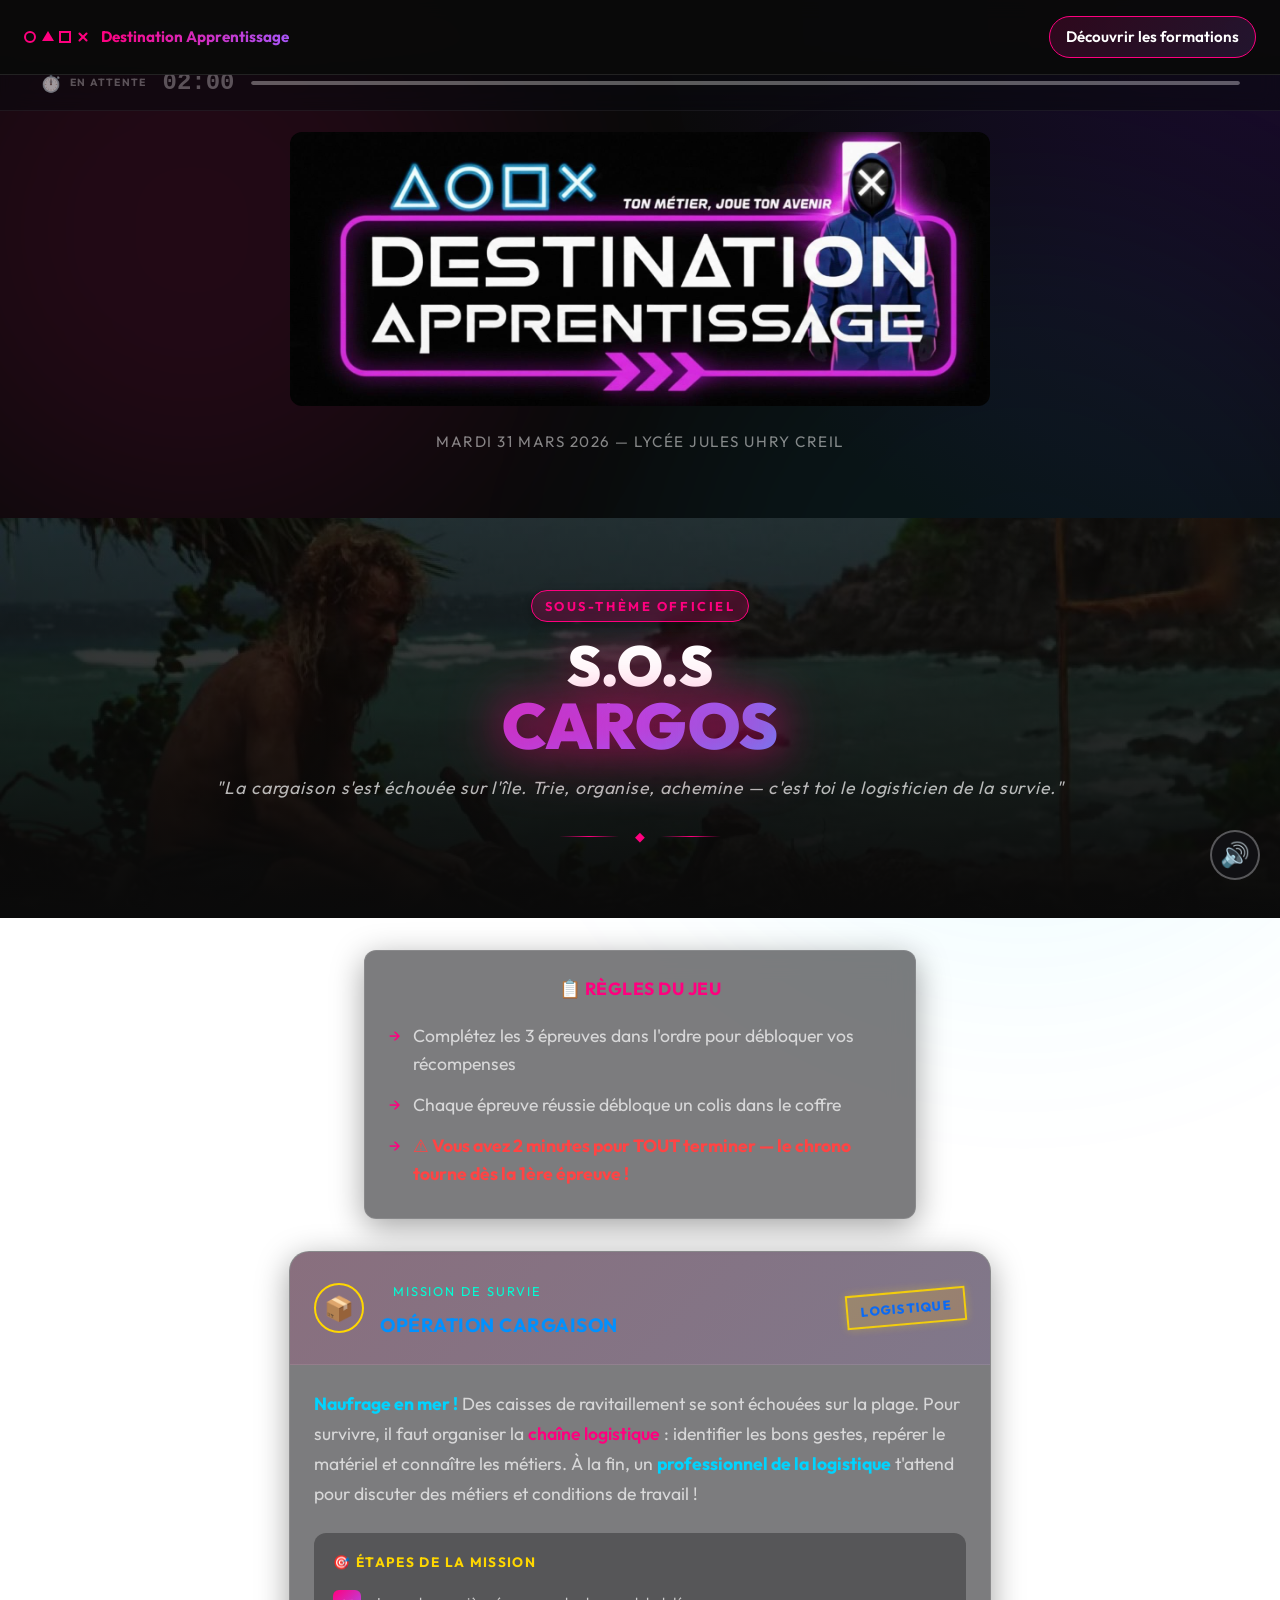
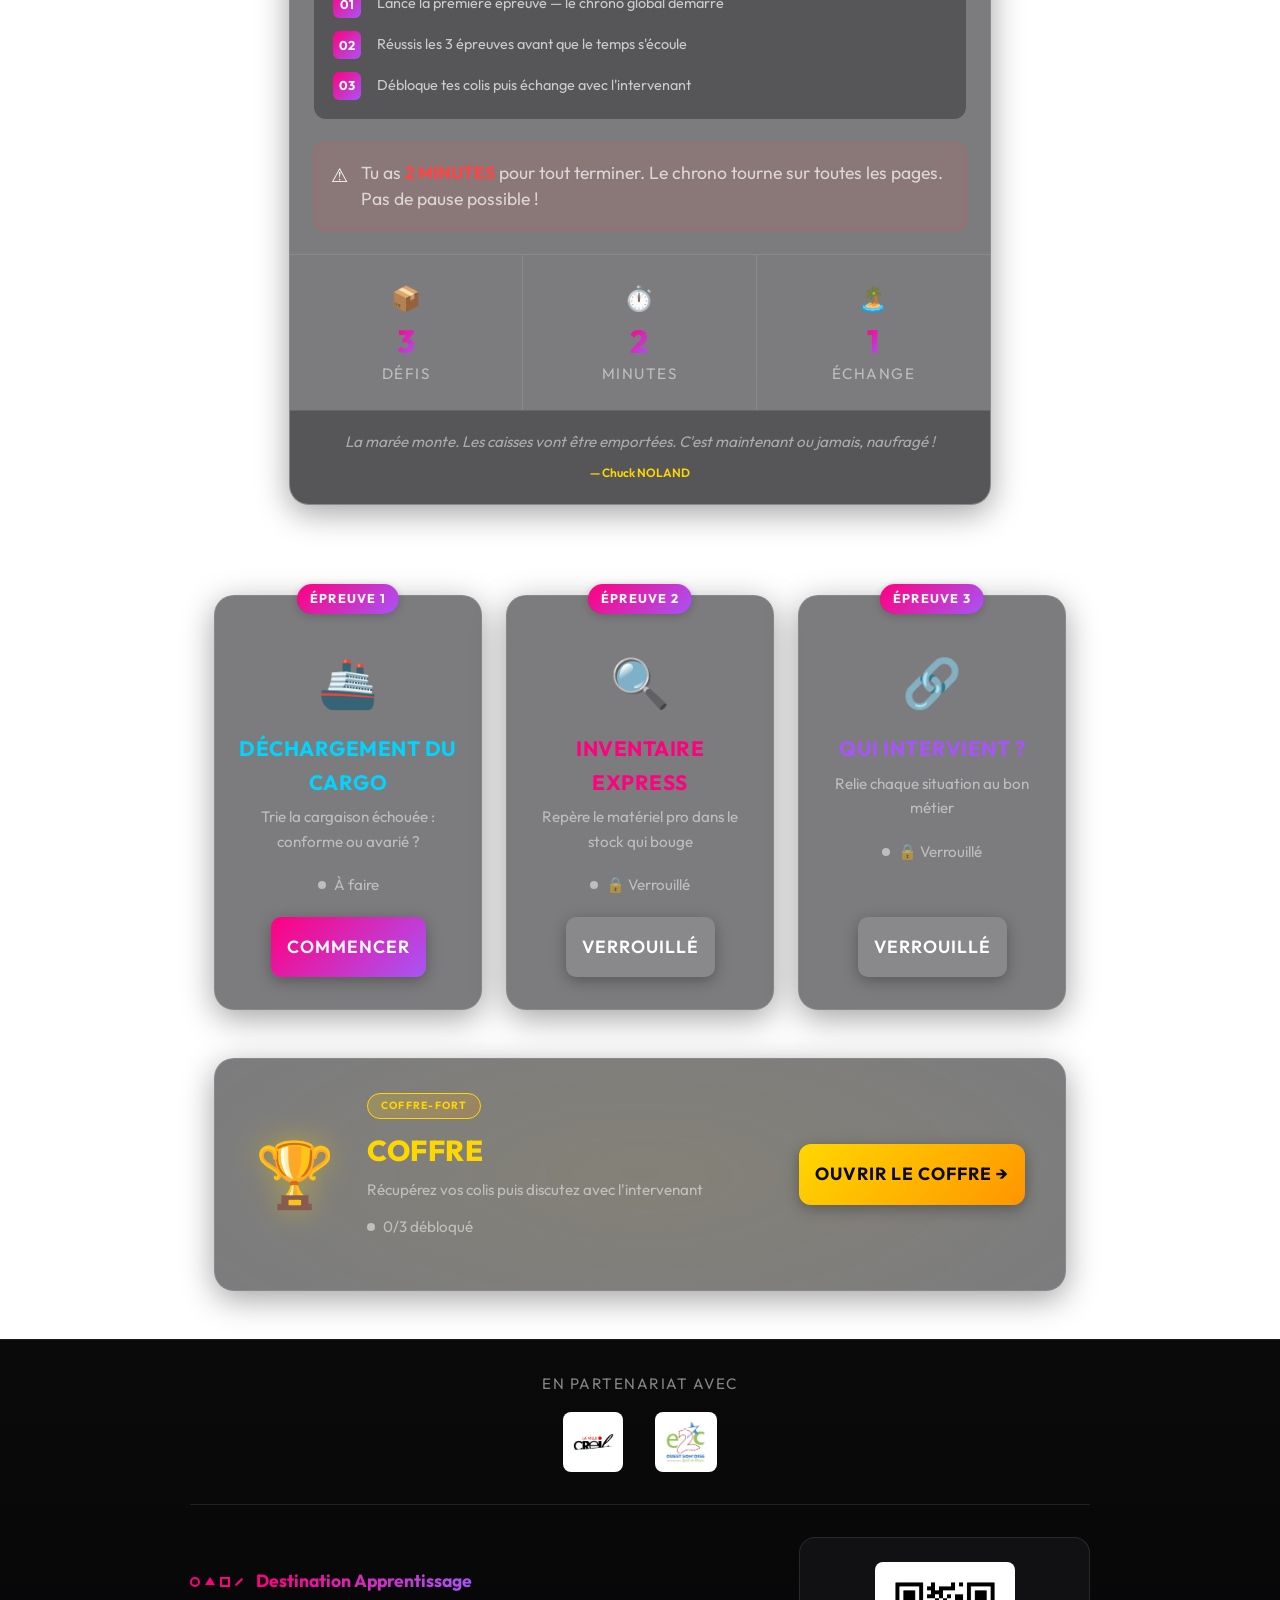
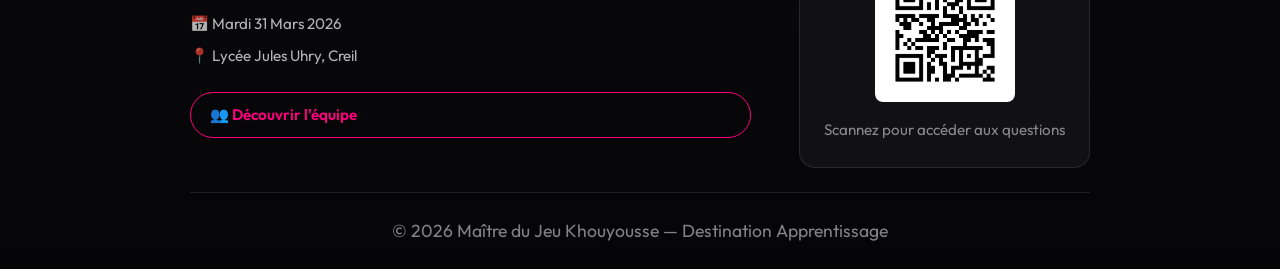
==== commit 6a399afd: "Update index.html" ====
--- a/index.html
+++ b/index.html
@@ -64,7 +64,7 @@
         </div>
         <div class="mission-hero-content">
           <span class="mission-tag">SOUS-THÈME OFFICIEL</span>
-          <h2 class="mission-main-title">SEUL<br><span>AU MONDE</span></h2>
+          <h2 class="mission-main-title">S.O.S<br><span>CARGOS</span></h2>
           <p class="mission-tagline">"La cargaison s'est échouée sur l'île. Trie, organise, achemine — c'est toi le logisticien de la survie."</p>
           <div class="mission-divider">
             <span class="divider-line"></span>
@@ -258,4 +258,4 @@
     });
   </script>
 </body>
-</html>+</html>
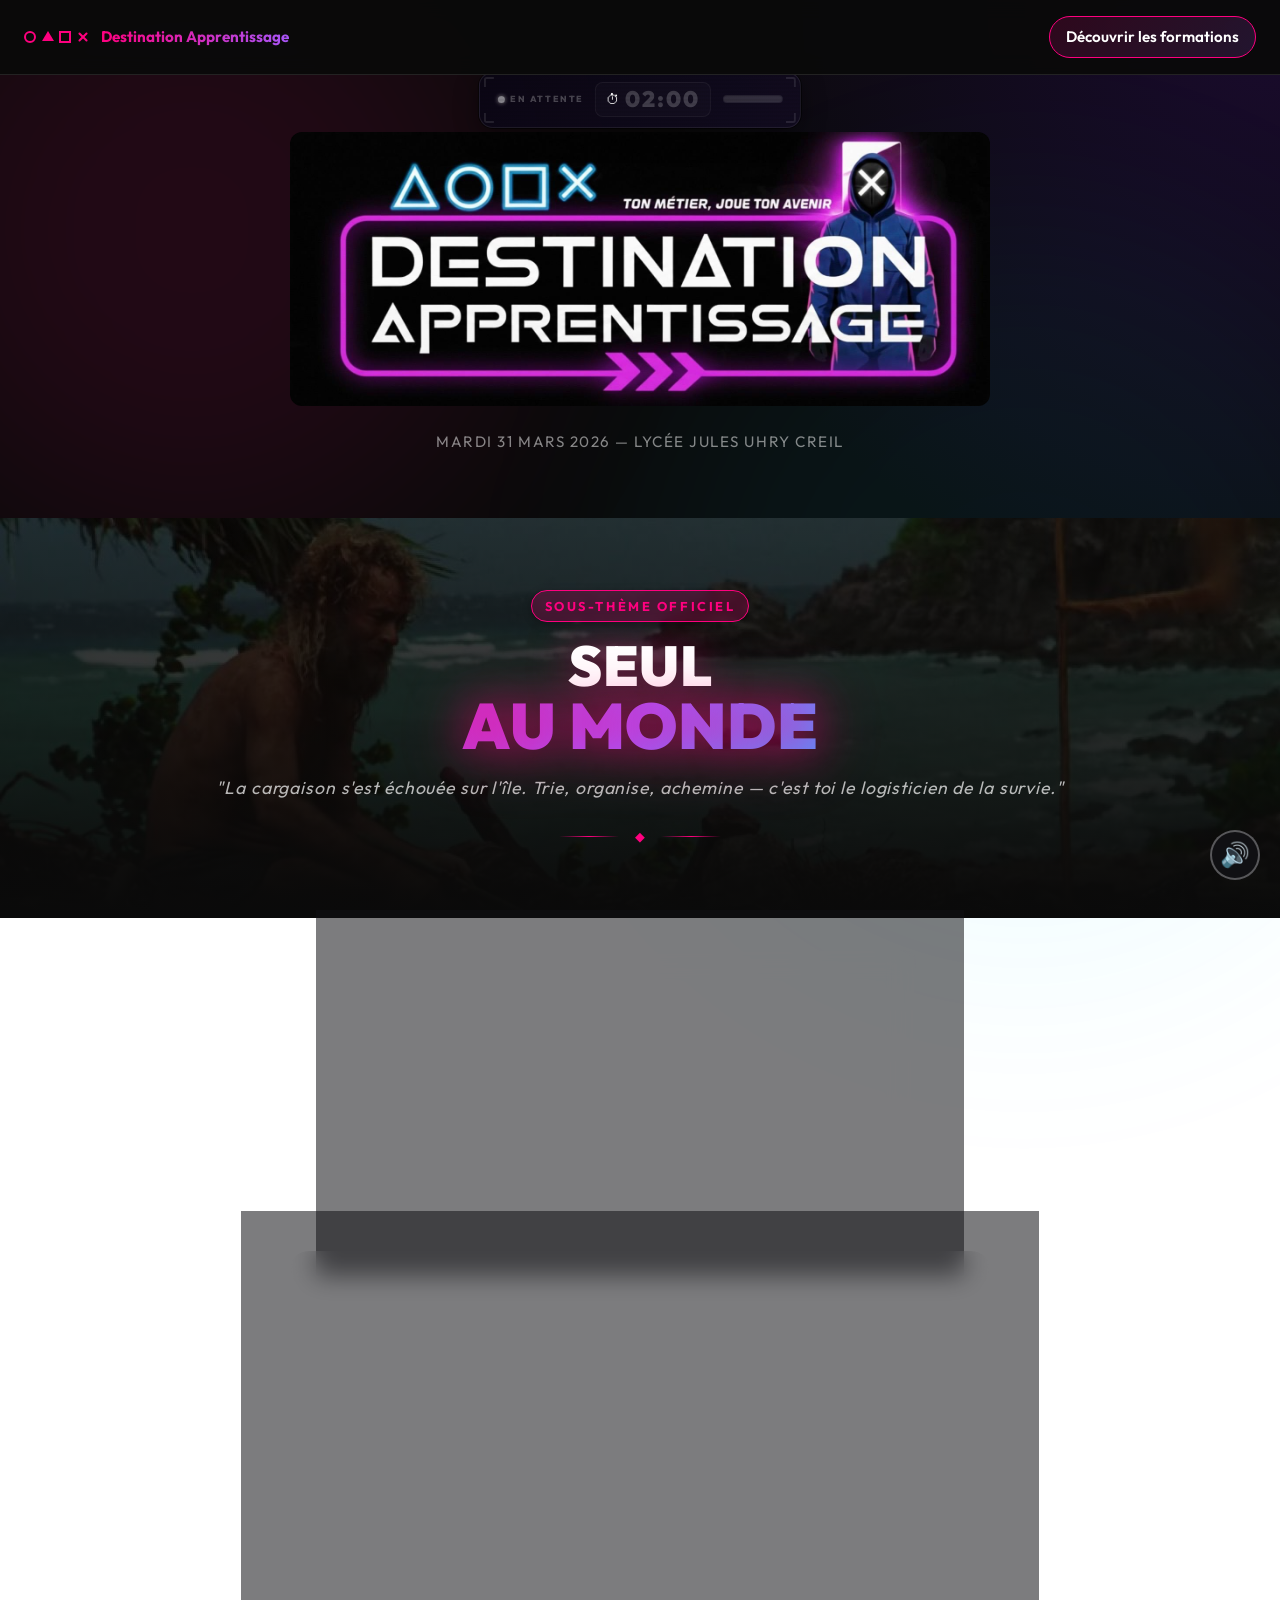
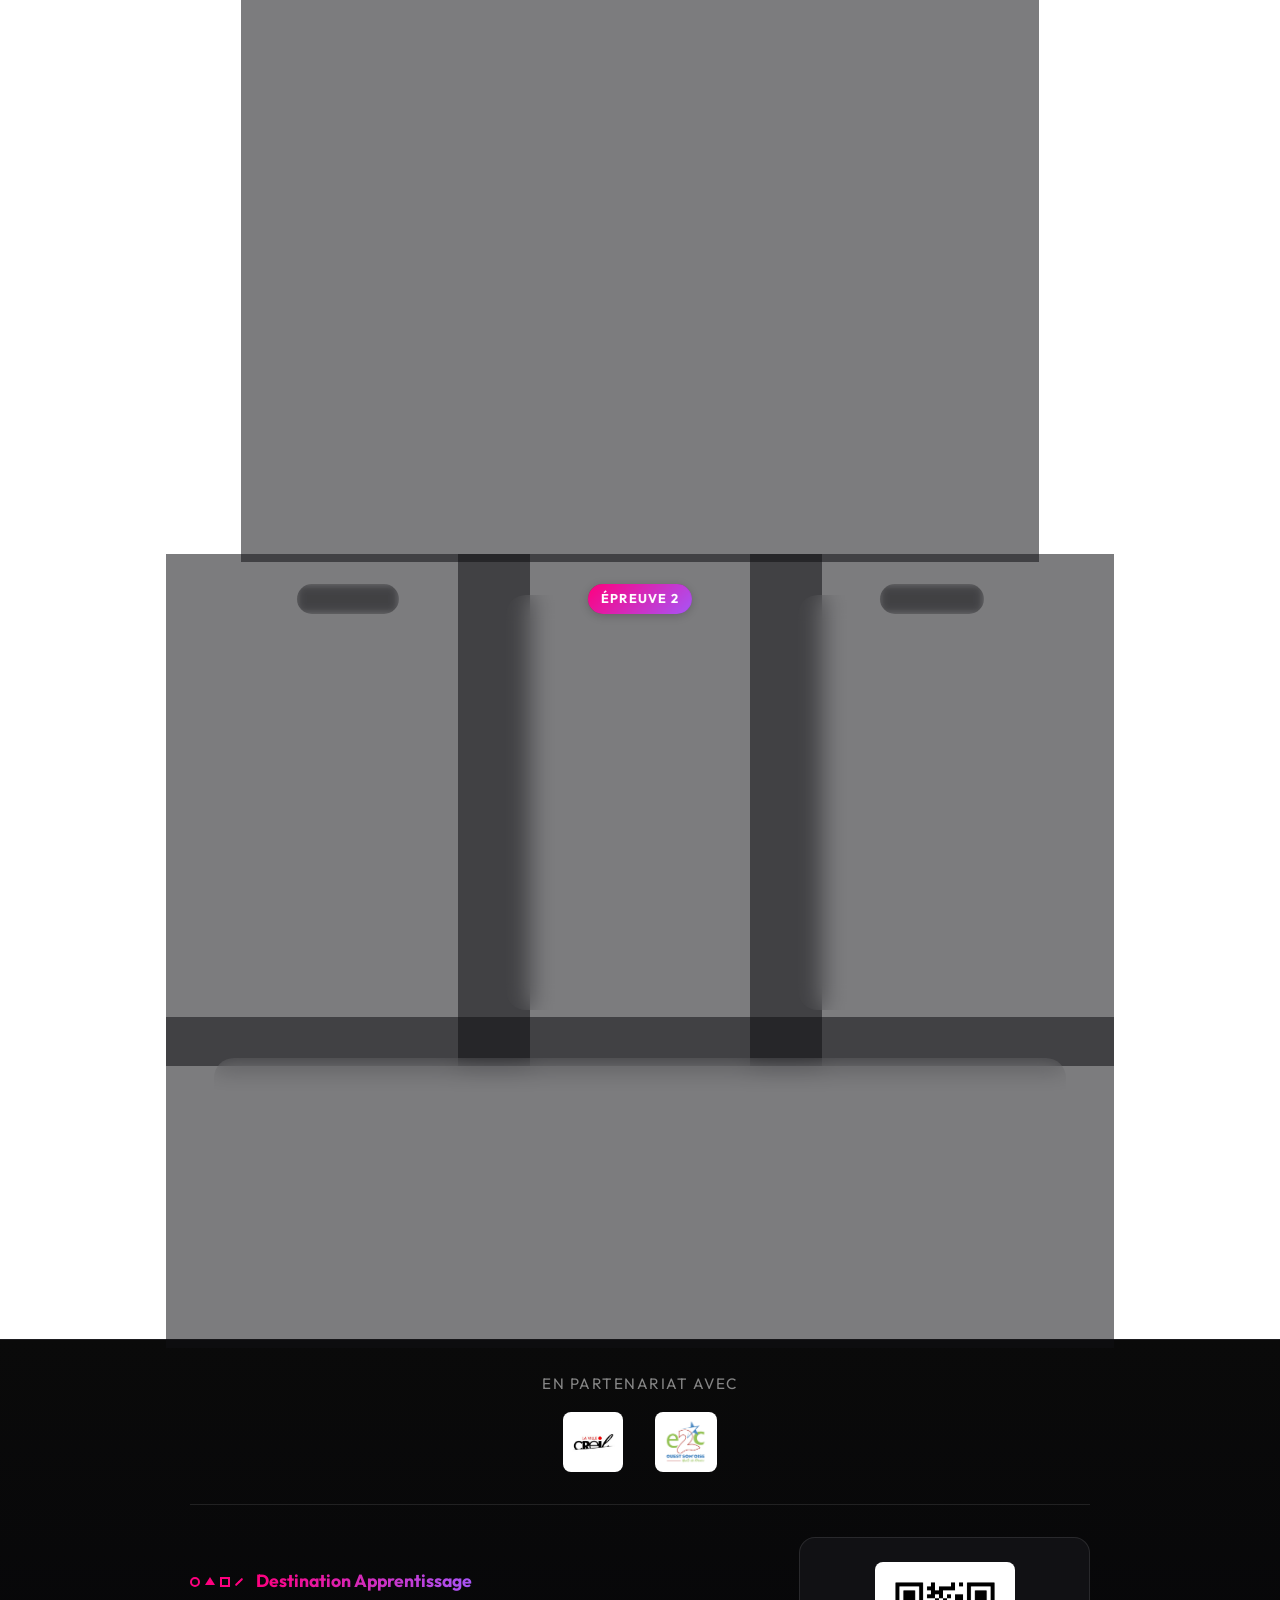
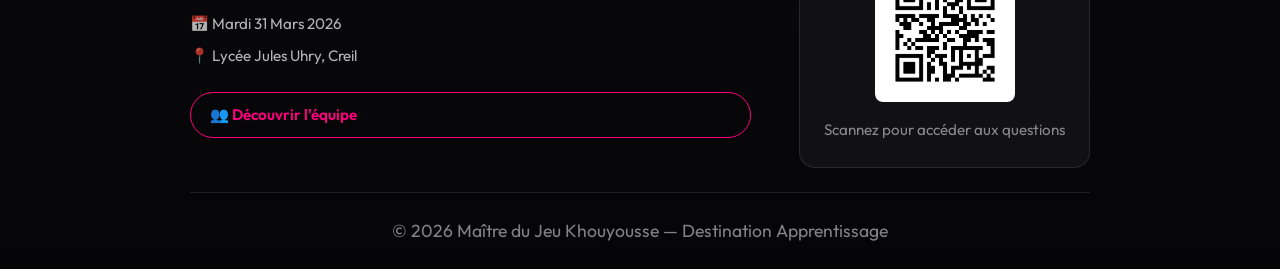
==== commit cb56e622: "Add files via upload" ====
--- a/index.html
+++ b/index.html
@@ -64,7 +64,7 @@
         </div>
         <div class="mission-hero-content">
           <span class="mission-tag">SOUS-THÈME OFFICIEL</span>
-          <h2 class="mission-main-title">S.O.S<br><span>CARGOS</span></h2>
+          <h2 class="mission-main-title">SEUL<br><span>AU MONDE</span></h2>
           <p class="mission-tagline">"La cargaison s'est échouée sur l'île. Trie, organise, achemine — c'est toi le logisticien de la survie."</p>
           <div class="mission-divider">
             <span class="divider-line"></span>
@@ -258,4 +258,4 @@
     });
   </script>
 </body>
-</html>
+</html>
--- a/css/styles.css
+++ b/css/styles.css
@@ -2,7 +2,6 @@
    RESET & VARIABLES
    ========================================== */
 @import url('https://fonts.googleapis.com/css2?family=Outfit:wght@300;400;600;700;800;900&display=swap');
-
 * {
   margin: 0;
   padding: 0;
@@ -2989,211 +2988,186 @@
 
 
 /* ==========================================
-   GLOBAL TIMER BAR
+   GLOBAL TIMER BAR — HUD GAMING
    ========================================== */
 .global-timer-bar {
   position: fixed;
-  top: 56px;
-  left: 0;
-  right: 0;
+  top: 72px;
+  left: 50%;
+  transform: translateX(-50%);
   z-index: 99;
-  background: rgba(10, 10, 15, 0.95);
-  backdrop-filter: blur(10px);
-  border-bottom: 1px solid var(--border);
-  padding: 0.5rem 1.5rem;
-  transition: all 0.3s;
-}
-
-.global-timer-inner {
-  max-width: 1200px;
-  margin: 0 auto;
-  display: flex;
-  align-items: center;
-  gap: 1rem;
-}
-
-.global-timer-left {
-  display: flex;
-  align-items: center;
-  gap: 0.5rem;
-  flex-shrink: 0;
-}
-
-.global-timer-icon {
-  font-size: 1.1rem;
+  width: auto;
+  min-width: 280px;
+  max-width: 440px;
+  padding: 0;
+  pointer-events: none;
+  transition: top 0.4s cubic-bezier(0.25, 0.8, 0.25, 1);
+}
+
+.gt-hud {
+  position: relative;
+  background: linear-gradient(135deg, rgba(10, 6, 20, 0.92) 0%, rgba(18, 12, 32, 0.92) 100%);
+  border: 1px solid rgba(255, 0, 127, 0.25);
+  border-radius: 14px;
+  padding: 0.55rem 1.1rem 0.6rem;
+  pointer-events: auto;
+  box-shadow: 0 0 0 1px rgba(0,0,0,0.6), 0 12px 40px rgba(0,0,0,0.6), 0 0 30px rgba(255,0,127,0.07), inset 0 1px 0 rgba(255,255,255,0.06);
+  overflow: hidden;
+}
+
+.gt-scanline {
+  position: absolute; inset: 0;
+  background: repeating-linear-gradient(0deg, transparent, transparent 2px, rgba(0,0,0,0.06) 2px, rgba(0,0,0,0.06) 4px);
+  pointer-events: none; border-radius: 14px; z-index: 5;
+}
+
+.gt-corner { position: absolute; width: 10px; height: 10px; z-index: 6; pointer-events: none; }
+.gt-corner-tl { top: 4px; left: 4px; border-top: 2px solid var(--pink); border-left: 2px solid var(--pink); border-radius: 3px 0 0 0; }
+.gt-corner-tr { top: 4px; right: 4px; border-top: 2px solid var(--pink); border-right: 2px solid var(--pink); border-radius: 0 3px 0 0; }
+.gt-corner-bl { bottom: 4px; left: 4px; border-bottom: 2px solid var(--pink); border-left: 2px solid var(--pink); border-radius: 0 0 0 3px; }
+.gt-corner-br { bottom: 4px; right: 4px; border-bottom: 2px solid var(--pink); border-right: 2px solid var(--pink); border-radius: 0 0 3px 0; }
+
+.gt-row { display: flex; align-items: center; gap: 0.7rem; position: relative; z-index: 2; }
+.gt-block { display: flex; align-items: center; }
+.gt-block-status { gap: 0.35rem; flex-shrink: 0; }
+
+.gt-pip {
+  display: block; width: 7px; height: 7px; border-radius: 50%;
+  background: var(--pink); box-shadow: 0 0 6px var(--pink), 0 0 12px var(--pink);
+  animation: gt-pip-pulse 2s ease-in-out infinite;
+}
+@keyframes gt-pip-pulse {
+  0%, 100% { opacity: 1; box-shadow: 0 0 6px var(--pink), 0 0 12px var(--pink); }
+  50% { opacity: 0.5; box-shadow: 0 0 3px var(--pink); }
 }
 
 .global-timer-label {
-  font-size: 0.65rem;
-  font-weight: 700;
-  letter-spacing: 0.12em;
-  color: var(--gray);
-  text-transform: uppercase;
-}
+  font-size: 0.55rem; font-weight: 800; letter-spacing: 0.18em;
+  color: rgba(255,0,127,0.6); text-transform: uppercase; white-space: nowrap;
+  font-family: 'Outfit', monospace;
+}
+
+.gt-block-time {
+  gap: 0.3rem; flex-shrink: 0;
+  background: rgba(255,0,127,0.06); border: 1px solid rgba(255,0,127,0.12);
+  border-radius: 8px; padding: 0.2rem 0.6rem;
+}
+
+.gt-time-icon { font-size: 0.85rem; line-height: 1; filter: grayscale(0.3); }
 
 .global-timer-display {
-  font-size: 1.6rem;
-  font-weight: 800;
-  font-family: 'Courier New', monospace;
-  background: linear-gradient(135deg, var(--pink), var(--purple));
-  -webkit-background-clip: text;
-  -webkit-text-fill-color: transparent;
-  flex-shrink: 0;
-  min-width: 70px;
-  text-align: center;
-}
+  font-size: 1.4rem; font-weight: 900;
+  font-family: 'Outfit', 'Courier New', monospace;
+  letter-spacing: 0.1em; color: var(--pink);
+  text-shadow: 0 0 12px rgba(255,0,127,0.5), 0 0 24px rgba(255,0,127,0.2);
+  flex-shrink: 0; min-width: 52px; text-align: center; line-height: 1.2;
+  -webkit-text-fill-color: initial; background: none; -webkit-background-clip: initial;
+}
+
+.gt-block-bar { flex: 1; min-width: 60px; }
 
 .global-timer-progress {
-  flex: 1;
-  height: 4px;
-  background: rgba(255, 255, 255, 0.1);
-  border-radius: 2px;
-  overflow: hidden;
+  width: 100%; height: 8px;
+  background: rgba(255,255,255,0.05); border-radius: 4px;
+  overflow: visible; position: relative; border: 1px solid rgba(255,255,255,0.05);
 }
 
 .global-timer-fill {
   height: 100%;
-  background: linear-gradient(90deg, var(--pink), var(--purple), var(--cyan));
-  border-radius: 2px;
-  transition: width 0.5s linear;
-}
-
-/* Timer en attente */
-.global-timer-bar.waiting {
-  opacity: 0.6;
-}
-
-.global-timer-bar.waiting .global-timer-display {
-  background: var(--gray);
-  -webkit-background-clip: text;
-  -webkit-text-fill-color: transparent;
-}
-
-.global-timer-bar.waiting .global-timer-fill {
-  background: var(--gray);
-}
-
-/* Timer warning (<60s) */
-.global-timer-bar.warning-state {
-  border-bottom-color: rgba(255, 215, 0, 0.4);
-}
-
-.global-timer-bar.warning-state .global-timer-display {
-  background: linear-gradient(135deg, var(--gold), #ff9500);
-  -webkit-background-clip: text;
-  -webkit-text-fill-color: transparent;
-}
-
-.global-timer-bar.warning-state .global-timer-fill {
-  background: linear-gradient(90deg, var(--gold), #ff9500);
-}
-
-/* Timer danger (<30s) */
-.global-timer-bar.danger {
-  border-bottom-color: rgba(255, 68, 68, 0.5);
-  animation: timer-pulse 1s ease-in-out infinite;
-}
-
-@keyframes timer-pulse {
-  0%, 100% { background: rgba(10, 10, 15, 0.95); }
-  50% { background: rgba(255, 68, 68, 0.1); }
-}
-
-.global-timer-bar.danger .global-timer-display {
-  background: var(--red);
-  -webkit-background-clip: text;
-  -webkit-text-fill-color: transparent;
-  animation: timer-blink 0.5s ease-in-out infinite;
-}
-
-@keyframes timer-blink {
-  0%, 100% { opacity: 1; }
-  50% { opacity: 0.5; }
-}
-
-.global-timer-bar.danger .global-timer-fill {
-  background: var(--red);
-}
-
-.global-timer-bar.danger .global-timer-label {
-  color: var(--red);
-}
-
-/* Timer expiré */
-.global-timer-bar.expired {
-  border-bottom-color: var(--red);
-  animation: none;
-  background: rgba(255, 68, 68, 0.08);
-}
-
-.global-timer-bar.expired .global-timer-display {
-  background: var(--red);
-  -webkit-background-clip: text;
-  -webkit-text-fill-color: transparent;
-  animation: none;
-  opacity: 0.7;
-}
-
-.global-timer-bar.expired .global-timer-label {
-  color: var(--red);
-}
-
-/* Timer terminé (toutes épreuves complétées) */
-.global-timer-bar.completed {
-  border-bottom-color: rgba(0, 255, 136, 0.3);
-  animation: none;
-}
-
-.global-timer-bar.completed .global-timer-display {
-  background: var(--green);
-  -webkit-background-clip: text;
-  -webkit-text-fill-color: transparent;
-  animation: none;
-}
-
-.global-timer-bar.completed .global-timer-label {
-  color: var(--green);
-}
-
-.global-timer-bar.completed .global-timer-fill {
-  background: var(--green);
-}
-
-/* Ajuster le padding-top de toutes les pages pour le timer bar */
-.main-container {
-  padding-top: 100px;
-}
-
-.game-page {
-  padding-top: 110px;
-}
-
-/* Responsive timer bar */
+  background: linear-gradient(90deg, var(--purple), var(--pink), var(--cyan));
+  border-radius: 4px; transition: width 0.5s linear; position: relative;
+  box-shadow: 0 0 8px rgba(255,0,127,0.35), 0 0 16px rgba(255,0,127,0.1);
+}
+
+.global-timer-fill::after {
+  content: ''; position: absolute; right: -3px; top: 50%; transform: translateY(-50%);
+  width: 10px; height: 10px; background: var(--white); border-radius: 50%;
+  box-shadow: 0 0 8px var(--pink), 0 0 18px var(--pink), 0 0 30px rgba(255,0,127,0.3);
+  transition: opacity 0.3s, box-shadow 0.3s;
+}
+
+/* --- EN ATTENTE --- */
+.global-timer-bar.waiting .gt-hud { border-color: rgba(255,255,255,0.08); box-shadow: 0 0 0 1px rgba(0,0,0,0.6), 0 8px 24px rgba(0,0,0,0.4); }
+.global-timer-bar.waiting .gt-pip { background: var(--gray); box-shadow: 0 0 4px var(--gray); animation: none; }
+.global-timer-bar.waiting .global-timer-label { color: rgba(255,255,255,0.25); }
+.global-timer-bar.waiting .global-timer-display { color: rgba(255,255,255,0.2); text-shadow: none; }
+.global-timer-bar.waiting .gt-block-time { background: rgba(255,255,255,0.02); border-color: rgba(255,255,255,0.05); }
+.global-timer-bar.waiting .global-timer-fill { background: rgba(255,255,255,0.1); box-shadow: none; }
+.global-timer-bar.waiting .global-timer-fill::after { opacity: 0; }
+.global-timer-bar.waiting .gt-corner { border-color: rgba(255,255,255,0.1); }
+
+/* --- WARNING (<60s) --- */
+.global-timer-bar.warning-state .gt-hud { border-color: rgba(255,215,0,0.3); box-shadow: 0 0 0 1px rgba(0,0,0,0.6), 0 12px 40px rgba(0,0,0,0.6), 0 0 25px rgba(255,215,0,0.08); }
+.global-timer-bar.warning-state .gt-pip { background: var(--gold); box-shadow: 0 0 6px var(--gold), 0 0 12px var(--gold); }
+.global-timer-bar.warning-state .global-timer-label { color: rgba(255,215,0,0.6); }
+.global-timer-bar.warning-state .global-timer-display { color: var(--gold); text-shadow: 0 0 12px rgba(255,215,0,0.5), 0 0 24px rgba(255,215,0,0.2); }
+.global-timer-bar.warning-state .gt-block-time { background: rgba(255,215,0,0.06); border-color: rgba(255,215,0,0.15); }
+.global-timer-bar.warning-state .global-timer-fill { background: linear-gradient(90deg, var(--gold), #ff9500); box-shadow: 0 0 10px rgba(255,215,0,0.4); }
+.global-timer-bar.warning-state .global-timer-fill::after { box-shadow: 0 0 8px var(--gold), 0 0 18px var(--gold); }
+.global-timer-bar.warning-state .gt-corner { border-color: var(--gold); }
+
+/* --- DANGER (<30s) --- */
+.global-timer-bar.danger .gt-hud { border-color: rgba(255,68,68,0.5); animation: gt-danger-glow 0.8s ease-in-out infinite; }
+@keyframes gt-danger-glow {
+  0%, 100% { box-shadow: 0 0 0 1px rgba(0,0,0,0.6), 0 12px 40px rgba(0,0,0,0.6), 0 0 20px rgba(255,68,68,0.1); background: linear-gradient(135deg, rgba(10,6,20,0.92), rgba(18,12,32,0.92)); }
+  50% { box-shadow: 0 0 0 1px rgba(255,68,68,0.3), 0 12px 40px rgba(0,0,0,0.6), 0 0 40px rgba(255,68,68,0.15); background: linear-gradient(135deg, rgba(40,6,10,0.92), rgba(30,8,12,0.92)); }
+}
+.global-timer-bar.danger .gt-pip { background: var(--red); box-shadow: 0 0 6px var(--red), 0 0 14px var(--red); animation: gt-pip-danger 0.4s ease-in-out infinite; }
+@keyframes gt-pip-danger { 0%, 100% { opacity: 1; } 50% { opacity: 0.3; } }
+.global-timer-bar.danger .global-timer-label { color: rgba(255,68,68,0.7); }
+.global-timer-bar.danger .global-timer-display { color: var(--red); text-shadow: 0 0 12px rgba(255,68,68,0.6), 0 0 28px rgba(255,68,68,0.25); animation: gt-time-blink 0.5s ease-in-out infinite; }
+@keyframes gt-time-blink { 0%, 100% { opacity: 1; } 50% { opacity: 0.35; } }
+.global-timer-bar.danger .gt-block-time { background: rgba(255,68,68,0.08); border-color: rgba(255,68,68,0.25); }
+.global-timer-bar.danger .global-timer-fill { background: var(--red); box-shadow: 0 0 12px rgba(255,68,68,0.5); }
+.global-timer-bar.danger .global-timer-fill::after { background: var(--red); box-shadow: 0 0 8px var(--red), 0 0 20px var(--red); }
+.global-timer-bar.danger .gt-corner { border-color: var(--red); }
+.global-timer-bar.danger .gt-time-icon { animation: gt-icon-shake 0.35s ease-in-out infinite; }
+@keyframes gt-icon-shake { 0%, 100% { transform: translateX(0); } 25% { transform: translateX(-2px) rotate(-4deg); } 75% { transform: translateX(2px) rotate(4deg); } }
+
+/* --- EXPIRÉ --- */
+.global-timer-bar.expired .gt-hud { border-color: rgba(255,68,68,0.4); animation: none; background: linear-gradient(135deg, rgba(30,6,8,0.92), rgba(20,5,10,0.92)); }
+.global-timer-bar.expired .gt-pip { background: var(--red); opacity: 0.4; box-shadow: none; animation: none; }
+.global-timer-bar.expired .global-timer-display { color: var(--red); opacity: 0.5; text-shadow: none; animation: none; }
+.global-timer-bar.expired .global-timer-label { color: rgba(255,68,68,0.4); }
+.global-timer-bar.expired .global-timer-fill::after { opacity: 0; }
+.global-timer-bar.expired .gt-corner { border-color: rgba(255,68,68,0.3); }
+
+/* --- TERMINÉ --- */
+.global-timer-bar.completed .gt-hud { border-color: rgba(0,255,136,0.25); animation: none; box-shadow: 0 0 0 1px rgba(0,0,0,0.6), 0 12px 40px rgba(0,0,0,0.6), 0 0 25px rgba(0,255,136,0.06); }
+.global-timer-bar.completed .gt-pip { background: var(--green); box-shadow: 0 0 6px var(--green), 0 0 12px var(--green); }
+.global-timer-bar.completed .global-timer-label { color: rgba(0,255,136,0.5); }
+.global-timer-bar.completed .global-timer-display { color: var(--green); text-shadow: 0 0 12px rgba(0,255,136,0.4); animation: none; }
+.global-timer-bar.completed .gt-block-time { background: rgba(0,255,136,0.05); border-color: rgba(0,255,136,0.15); }
+.global-timer-bar.completed .global-timer-fill { background: linear-gradient(90deg, var(--green), var(--cyan)); box-shadow: 0 0 8px rgba(0,255,136,0.3); }
+.global-timer-bar.completed .global-timer-fill::after { background: var(--green); box-shadow: 0 0 6px var(--green), 0 0 14px var(--green); }
+.global-timer-bar.completed .gt-corner { border-color: var(--green); }
+
+/* ---- Page padding ---- */
+.main-container { padding-top: 100px; }
+.game-page { padding-top: 110px; }
+
+/* ---- Responsive ---- */
 @media (max-width: 600px) {
-  .global-timer-bar {
-    padding: 0.4rem 1rem;
-    top: 50px;
-  }
-
-  .global-timer-label {
-    display: none;
-  }
-
-  .global-timer-display {
-    font-size: 1.3rem;
-  }
-
-  .global-timer-inner {
-    gap: 0.75rem;
-  }
-
-  .main-container {
-    padding-top: 90px;
-  }
-
-  .game-page {
-    padding-top: 100px;
-  }
+  .global-timer-bar { top: 62px; min-width: 0; width: calc(100% - 1.5rem); max-width: 380px; }
+  .gt-hud { padding: 0.45rem 0.8rem 0.5rem; border-radius: 12px; }
+  .gt-block-status { display: none; }
+  .global-timer-display { font-size: 1.15rem; min-width: 44px; }
+  .gt-block-time { padding: 0.15rem 0.5rem; }
+  .gt-row { gap: 0.5rem; }
+  .global-timer-progress { height: 6px; }
+  .global-timer-fill::after { width: 8px; height: 8px; }
+  .gt-corner { width: 7px; height: 7px; }
+  .main-container { padding-top: 95px; }
+  .game-page { padding-top: 105px; }
+}
+
+@media (max-width: 360px) {
+  .global-timer-bar { width: calc(100% - 1rem); }
+  .gt-hud { padding: 0.35rem 0.6rem 0.4rem; border-radius: 10px; }
+  .global-timer-display { font-size: 1.05rem; min-width: 40px; }
+  .gt-time-icon { display: none; }
+  .gt-corner { display: none; }
+  .gt-scanline { display: none; }
 }
 
 /* ==========================================
@@ -4216,15 +4190,15 @@
 
 /* 6. CORRECTION SPÉCIFIQUE : Protection du Timer et de l'Équipe */
 .global-timer-display {
-  font-size: 1.5rem !important; /* Empêche le timer de déborder de sa barre */
+  font-size: 1.4rem !important;
 }
 
 .membre-info h3 {
-  font-size: 1.1rem !important; /* Empêche les noms de l'équipe de casser la carte */
+  font-size: 1.1rem !important;
 }
 
 @media (max-width: 600px) {
   .global-timer-display {
-    font-size: 1.25rem !important; /* Sécurité supplémentaire pour les petits écrans */
+    font-size: 1.15rem !important;
   }
 }
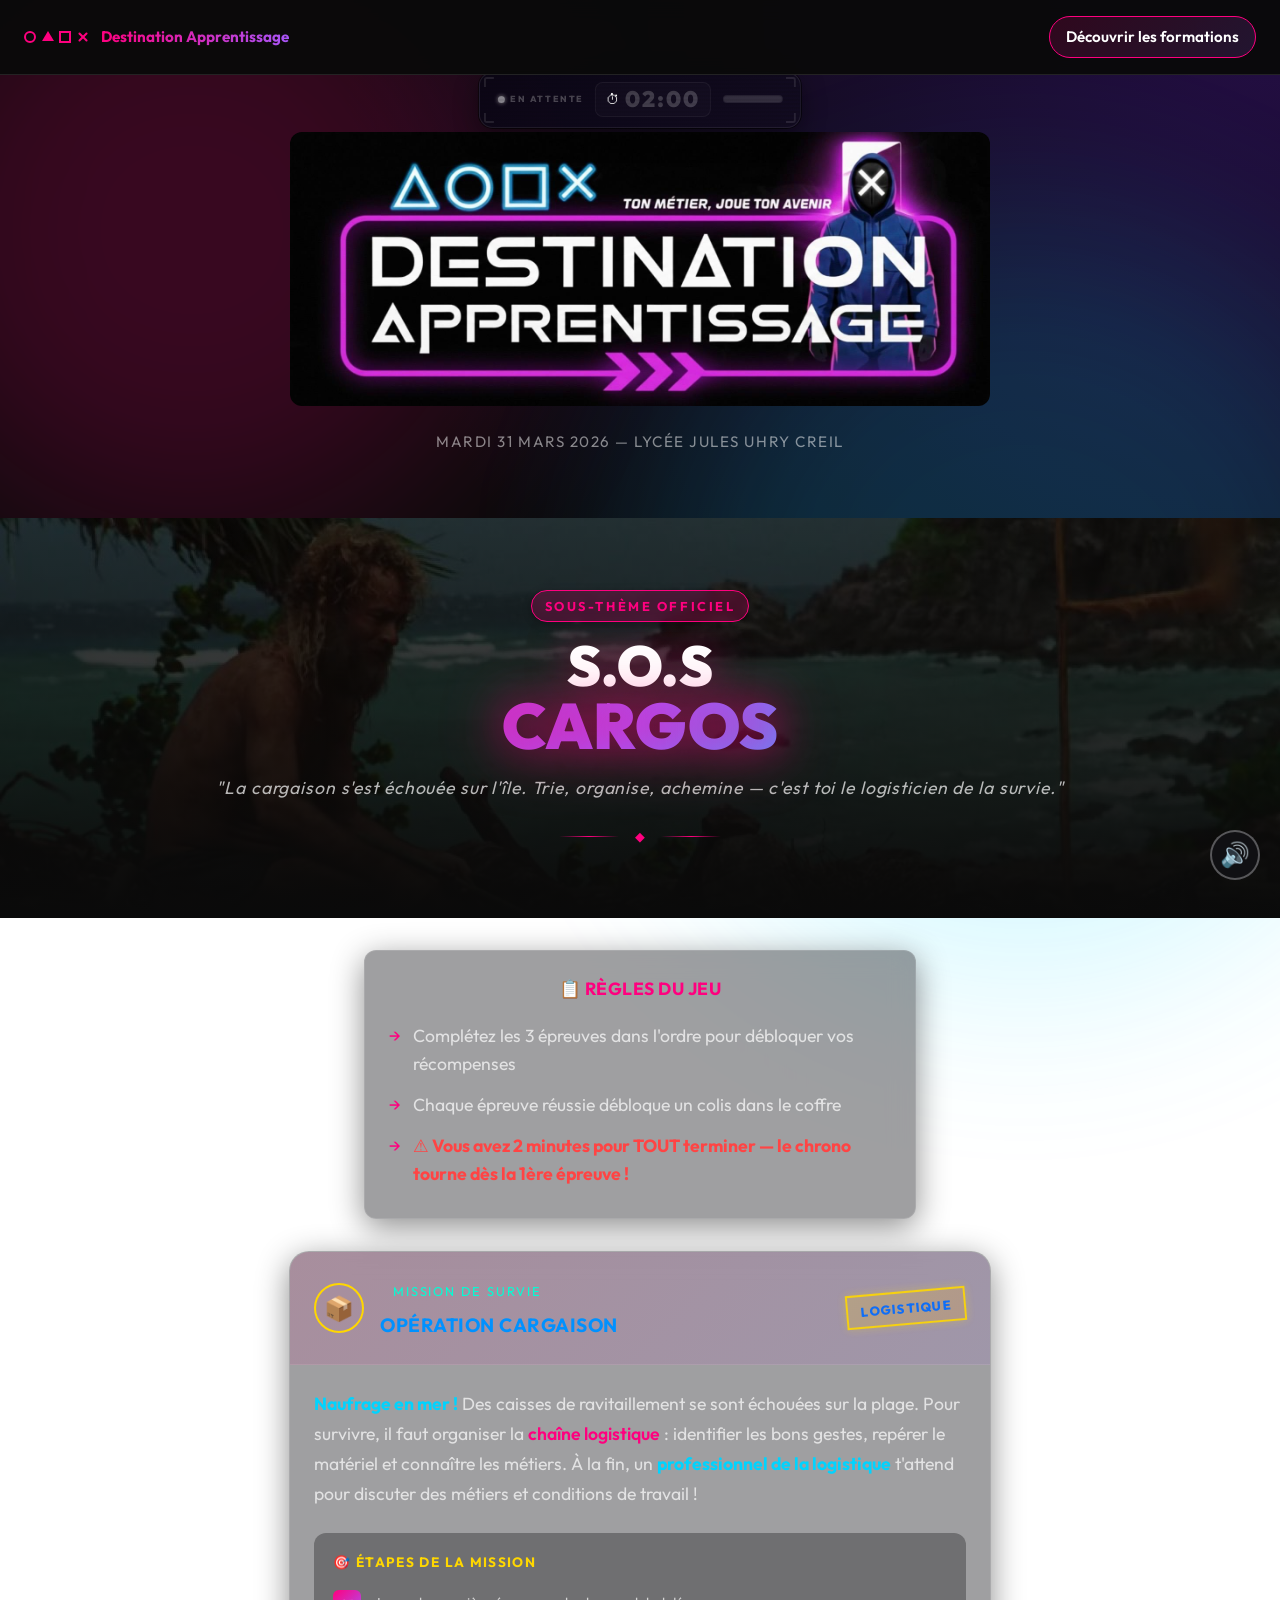
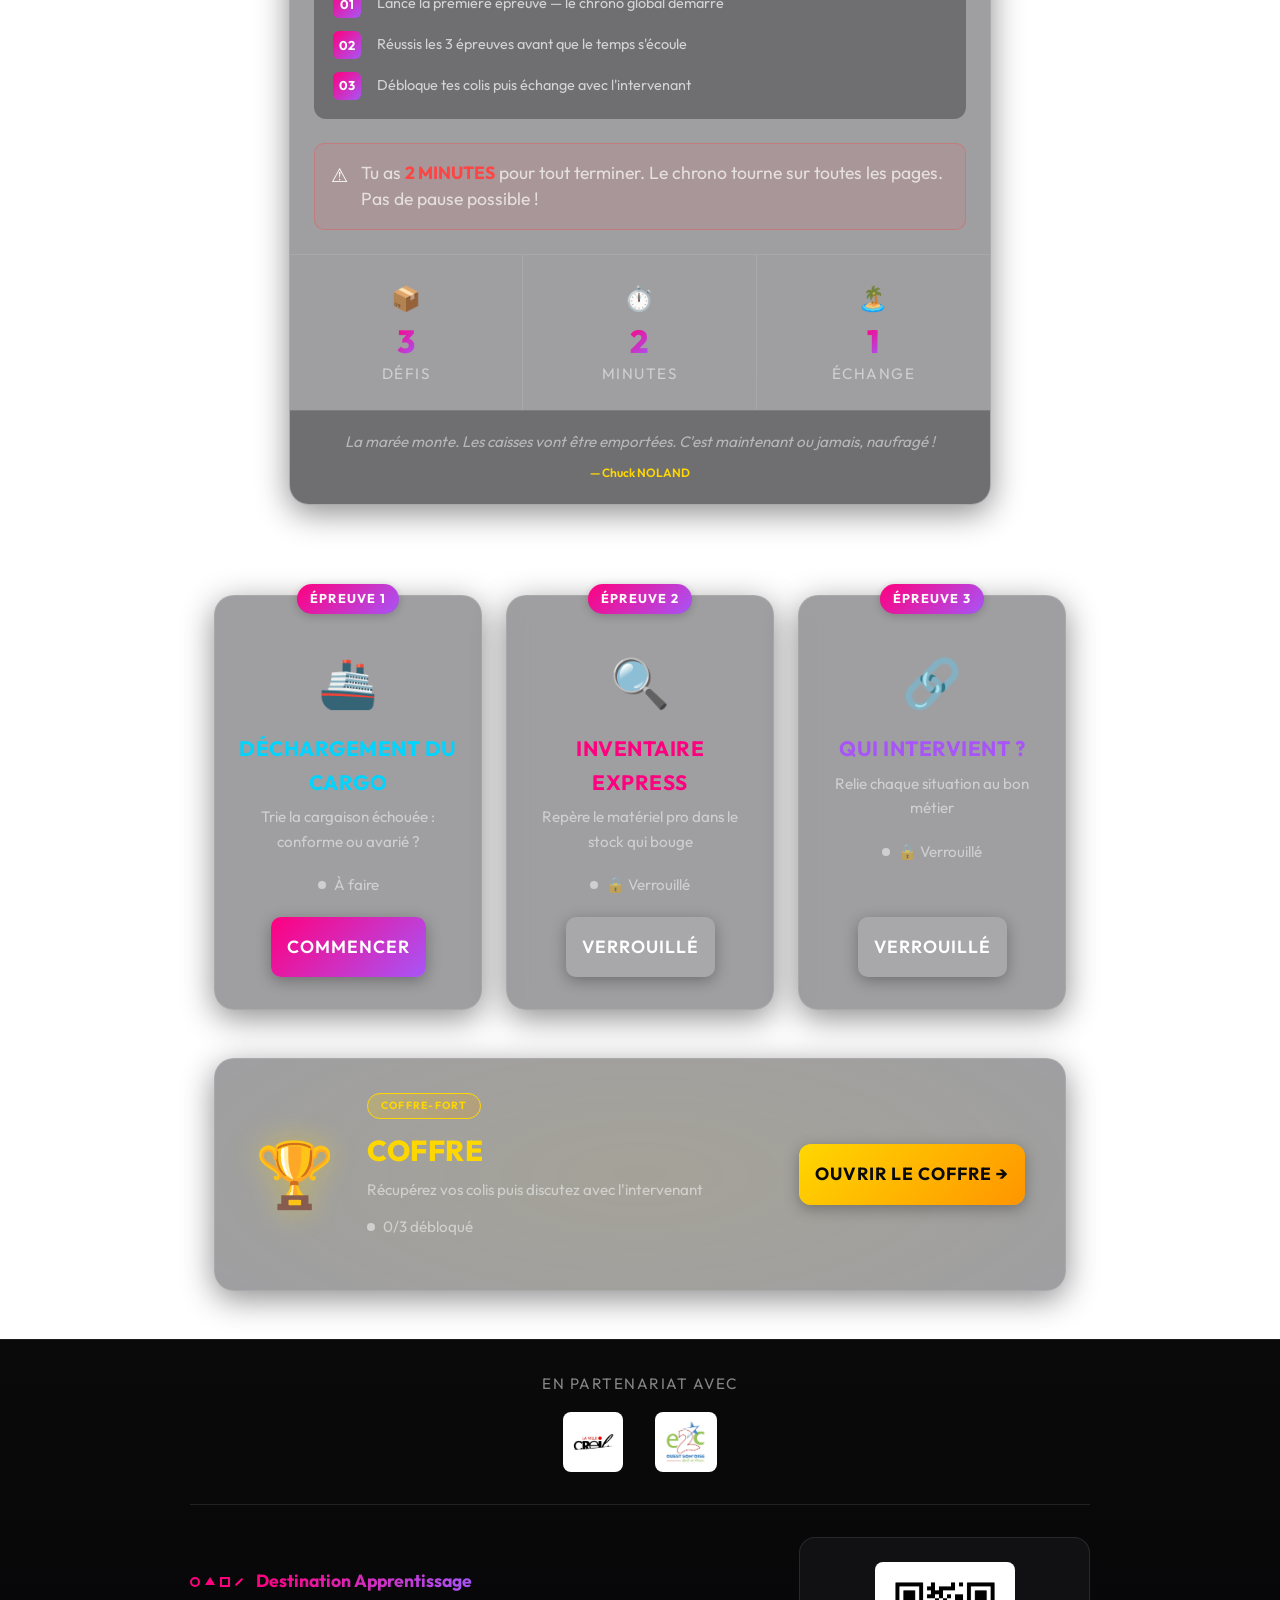
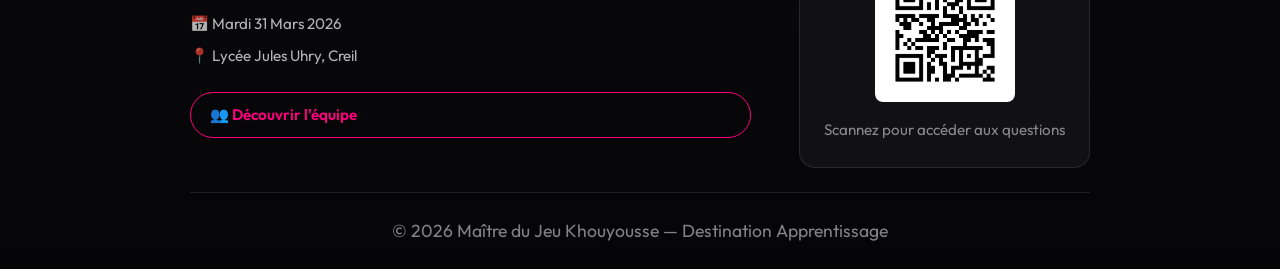
==== commit 68e1f983: "Update index.html" ====
--- a/index.html
+++ b/index.html
@@ -64,7 +64,7 @@
         </div>
         <div class="mission-hero-content">
           <span class="mission-tag">SOUS-THÈME OFFICIEL</span>
-          <h2 class="mission-main-title">SEUL<br><span>AU MONDE</span></h2>
+          <h2 class="mission-main-title">S.O.S<br><span>CARGOS</span></h2>
           <p class="mission-tagline">"La cargaison s'est échouée sur l'île. Trie, organise, achemine — c'est toi le logisticien de la survie."</p>
           <div class="mission-divider">
             <span class="divider-line"></span>
@@ -258,4 +258,4 @@
     });
   </script>
 </body>
-</html>+</html>
--- a/css/styles.css
+++ b/css/styles.css
@@ -3980,22 +3980,23 @@
 }
 
 /* =================================================================
-   ✨ AMÉLIORATIONS ÉVÉNEMENTIELLES (À COLLER TOUT À LA FIN)
+   ✨ AMÉLIORATIONS ÉVÉNEMENTIELLES (RÉGLAGE FIN)
    ================================================================= */
 
 body {
   font-family: 'Outfit', system-ui, -apple-system, sans-serif !important;
-  background: radial-gradient(circle at top right, #1a0b2e, var(--bg) 40%) !important;
+  /* DÉGRADÉ : Un violet légèrement plus riche qui se diffuse mieux */
+  background: radial-gradient(circle at top right, #240e45, var(--bg) 60%) !important;
   background-attachment: fixed !important;
 }
 
-/* EFFET GLASSMORPHISM (VERRE DÉPOLI) SUR LES CARTES */
+/* EFFET GLASSMORPHISM : Un peu plus transparent (0.40) pour laisser passer la lumière */
 .card, .game-content, .epreuve-card, .briefing-card-index, .coffre-banner, .mission-briefing-box {
-  background: rgba(17, 17, 20, 0.55) !important;
+  background: rgba(17, 17, 20, 0.40) !important; 
   backdrop-filter: blur(12px) !important;
   -webkit-backdrop-filter: blur(12px) !important;
-  border: 1px solid rgba(255, 255, 255, 0.1) !important;
-  box-shadow: 0 8px 32px 0 rgba(0, 0, 0, 0.37) !important;
+  border: 1px solid rgba(255, 255, 255, 0.12) !important;
+  box-shadow: 0 8px 32px 0 rgba(0, 0, 0, 0.45) !important;
 }
 
 /* BOUTONS : EFFET NÉON ET MICRO-INTERACTION AU CLIC */
@@ -4008,11 +4009,11 @@
 
 .btn-primary:hover:not(:disabled), .epreuve-btn:hover:not(.disabled), .coffre-banner-btn:hover {
   transform: translateY(-3px) scale(1.02) !important;
-  box-shadow: 0 8px 25px rgba(255, 0, 127, 0.5) !important;
+  box-shadow: 0 8px 25px rgba(255, 0, 127, 0.45) !important;
 }
 
 .btn-primary:active:not(:disabled), .epreuve-btn:active:not(.disabled), .coffre-banner-btn:active {
-  transform: translateY(1px) scale(0.98) !important; /* Effet d'enfoncement physique */
+  transform: translateY(1px) scale(0.98) !important; 
 }
 
 /* AMÉLIORATION DES TITRES ET BADGES */
@@ -4027,13 +4028,13 @@
 
 /* GLOW INTENSE SUR LES CARTES AU SURVOL */
 .epreuve-card:hover:not(.locked) {
-  border-color: rgba(255, 0, 127, 0.5) !important;
-  box-shadow: 0 10px 40px rgba(255, 0, 127, 0.25) !important;
+  border-color: rgba(255, 0, 127, 0.55) !important;
+  box-shadow: 0 10px 40px rgba(255, 0, 127, 0.3) !important;
 }
 
 .coffre-banner:hover {
-  border-color: rgba(255, 215, 0, 0.6) !important;
-  box-shadow: 0 10px 40px rgba(255, 215, 0, 0.25) !important;
+  border-color: rgba(255, 215, 0, 0.65) !important;
+  box-shadow: 0 10px 40px rgba(255, 215, 0, 0.3) !important;
 }
 
 /* =================================================================
@@ -4045,10 +4046,10 @@
   content: '';
   position: fixed;
   border-radius: 50%;
-  filter: blur(120px);
-  z-index: -1; /* Reste tout au fond */
-  opacity: 0.4;
-  pointer-events: none; /* Empêche de bloquer les clics */
+  filter: blur(100px); 
+  z-index: -1; 
+  opacity: 0.75; /* LÉGÈREMENT AUGMENTÉ pour le peps */
+  pointer-events: none; 
   animation: floatAura 15s infinite alternate ease-in-out;
 }
 
@@ -4058,7 +4059,7 @@
   left: -10%;
   width: 50vw;
   height: 50vw;
-  background: rgba(255, 0, 127, 0.25);
+  background: rgba(255, 0, 127, 0.25); /* +5% d'intensité */
 }
 
 /* Aura Cyan en bas à droite */
@@ -4067,15 +4068,14 @@
   right: -10%;
   width: 60vw;
   height: 60vw;
-  background: rgba(0, 212, 255, 0.15);
-  animation-delay: -5s; /* Désynchronise les mouvements */
+  background: rgba(0, 212, 255, 0.22); /* +4% d'intensité */
+  animation-delay: -5s; 
 }
 
 @keyframes floatAura {
   0% { transform: translate(0, 0) scale(1); }
   100% { transform: translate(8%, 12%) scale(1.2); }
 }
-
 
 /* 2. ANIMATIONS D'ENTRÉE EN CASCADE (FADE-UP) */
 .epreuve-card, .briefing-card-index, .coffre-banner {
@@ -4083,7 +4083,6 @@
   animation: slideUpFade 0.8s cubic-bezier(0.16, 1, 0.3, 1) forwards;
 }
 
-/* Délai pour que les cartes apparaissent l'une après l'autre */
 .epreuve-card:nth-child(1) { animation-delay: 0.1s; }
 .epreuve-card:nth-child(2) { animation-delay: 0.2s; }
 .epreuve-card:nth-child(3) { animation-delay: 0.3s; }
@@ -4094,7 +4093,6 @@
   to { opacity: 1; transform: translateY(0); }
 }
 
-
 /* 3. LÉVITATION DES ICÔNES DES ÉPREUVES */
 .epreuve-icon {
   display: inline-block;
@@ -4107,9 +4105,8 @@
 
 @keyframes floatIcon {
   0%, 100% { transform: translateY(0); }
-  50% { transform: translateY(-12px); filter: drop-shadow(0 5px 10px rgba(255,255,255,0.4)); }
-}
-
+  50% { transform: translateY(-12px); filter: drop-shadow(0 5px 10px rgba(255,255,255,0.35)); }
+}
 
 /* 4. PETIT DÉTAIL : BORDURE ANIMÉE SUR LE COFFRE */
 .coffre-banner {
@@ -4122,7 +4119,7 @@
   position: absolute;
   top: 0; left: -100%;
   width: 50%; height: 100%;
-  background: linear-gradient(90deg, transparent, rgba(255,215,0,0.2), transparent);
+  background: linear-gradient(90deg, transparent, rgba(255,215,0,0.18), transparent);
   transform: skewX(-20deg);
   animation: shine 4s infinite;
 }
@@ -4154,13 +4151,11 @@
    🔍 BOOSTER DE TAILLE DE TEXTE (MODE ÉQUILIBRÉ)
    ================================================================= */
 
-/* 1. Textes principaux (Paragraphes, règles, consignes) */
 p, .rules-list li, .briefing-intro, .chapter-content p, .membre-desc, 
 .mission-context p, .mission-objective p, .mission-rules li, .game-header p {
-  font-size: 1.1rem !important; /* Agrandissement léger, sans casser le design */
-}
-
-/* 2. Sous-textes et descriptifs */
+  font-size: 1.1rem !important; 
+}
+
 .hero-subtitle, .stat-text, .briefing-footer p, .epreuve-card p, 
 .epreuve-status, .warning-box p, .reward-link, .reward-status, .footer p, 
 .btn-formation, .footer-date, .footer-location, .qr-label, .partners-label, 
@@ -4170,25 +4165,21 @@
   font-size: 0.95rem !important; 
 }
 
-/* 3. Micro-textes (Badges, tags, compteurs) */
 .page-badge, .epreuve-badge, .mission-tag, .briefing-label, .timer-label, 
 .progress-item span, .qr-text, .briefing-stamp, .obj-number, .loader-status {
   font-size: 0.8rem !important; 
-  padding: 0.3rem 0.8rem !important; /* Rétablit un espacement normal */
-}
-
-/* 4. Éléments interactifs des jeux */
+  padding: 0.3rem 0.8rem !important; 
+}
+
 .quiz-option, .dd-part, .tri-btn, .memory-stat, .tri-stat, .dd-score-bar, .memory-card-back, .dd-score, .dd-errors {
   font-size: 1.05rem !important; 
 }
 
-/* 5. Boutons d'action principaux */
 .btn-primary, .epreuve-btn, .coffre-banner-btn, .btn-accept, .btn-validate-large {
   font-size: 1.1rem !important; 
-  padding: 1rem !important; /* Rétablit une taille de bouton raisonnable */
-}
-
-/* 6. CORRECTION SPÉCIFIQUE : Protection du Timer et de l'Équipe */
+  padding: 1rem !important; 
+}
+
 .global-timer-display {
   font-size: 1.4rem !important;
 }
@@ -4201,4 +4192,4 @@
   .global-timer-display {
     font-size: 1.15rem !important;
   }
-}+}
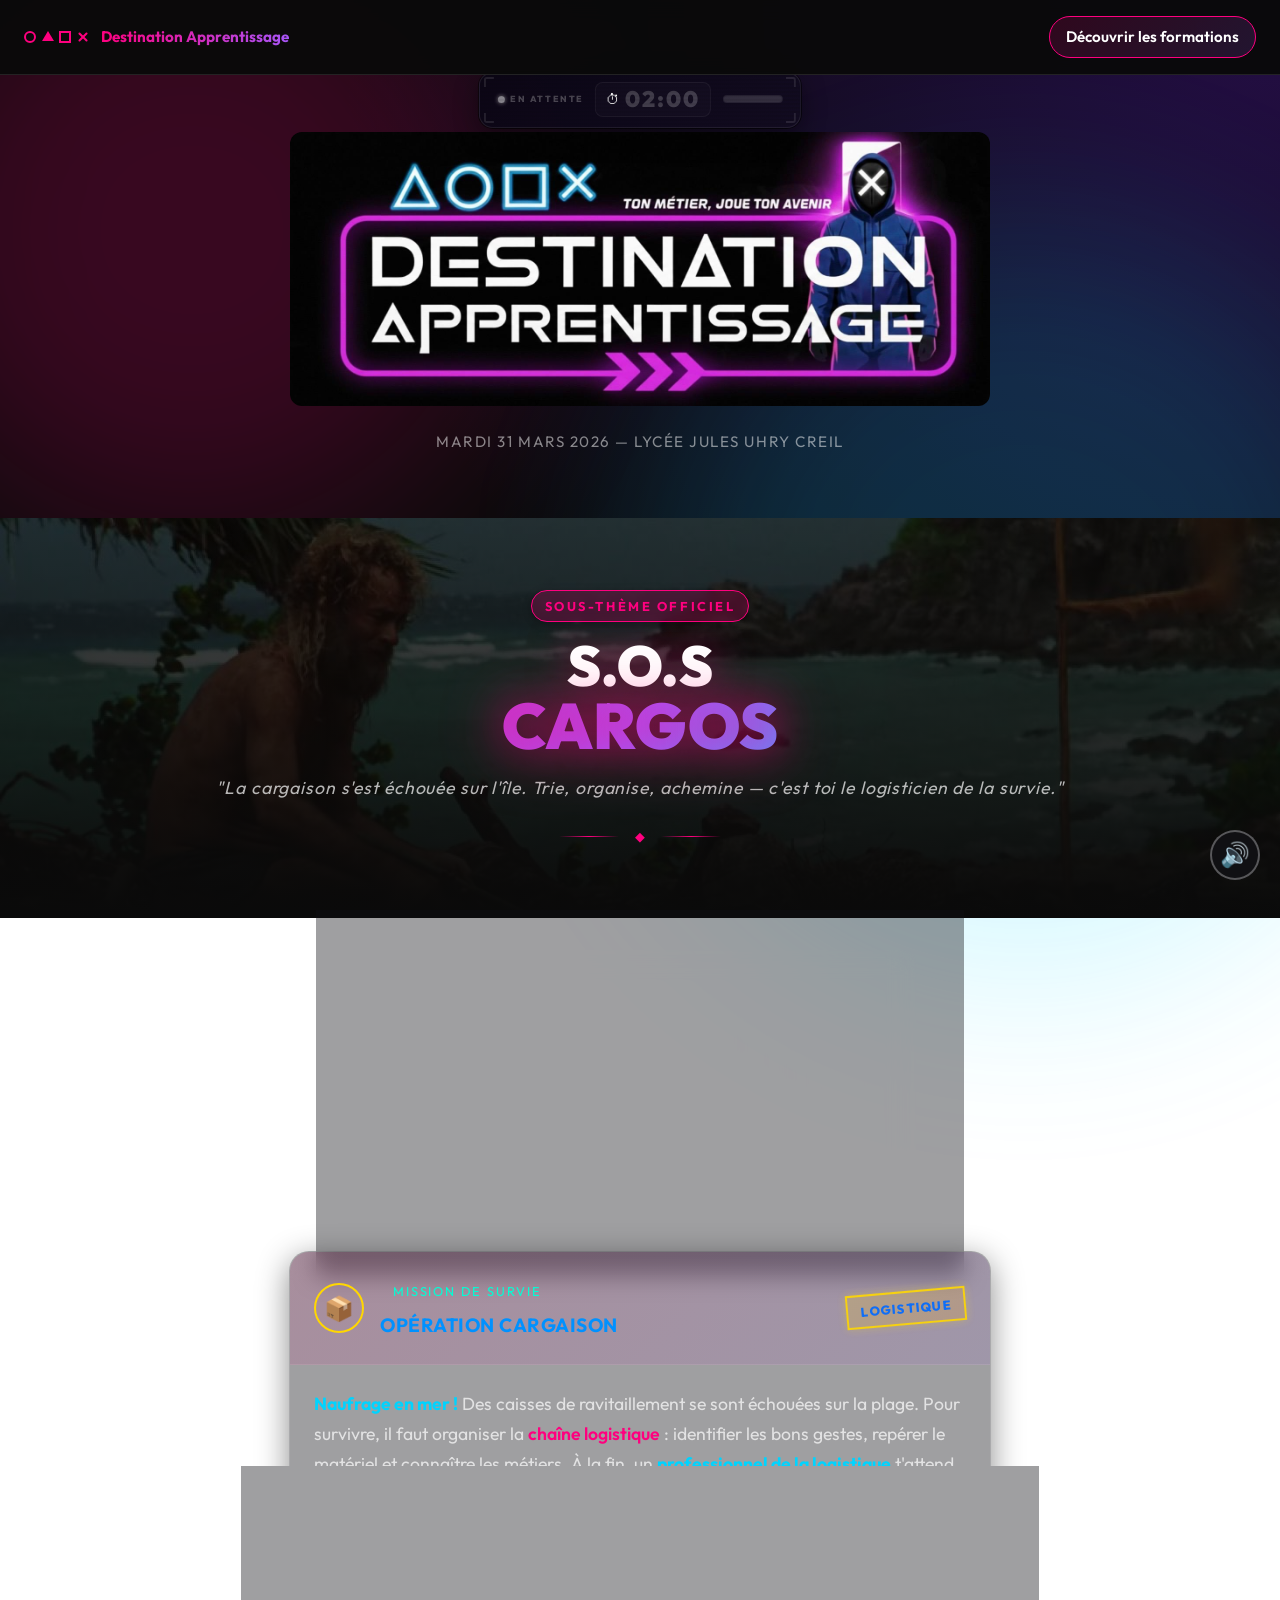
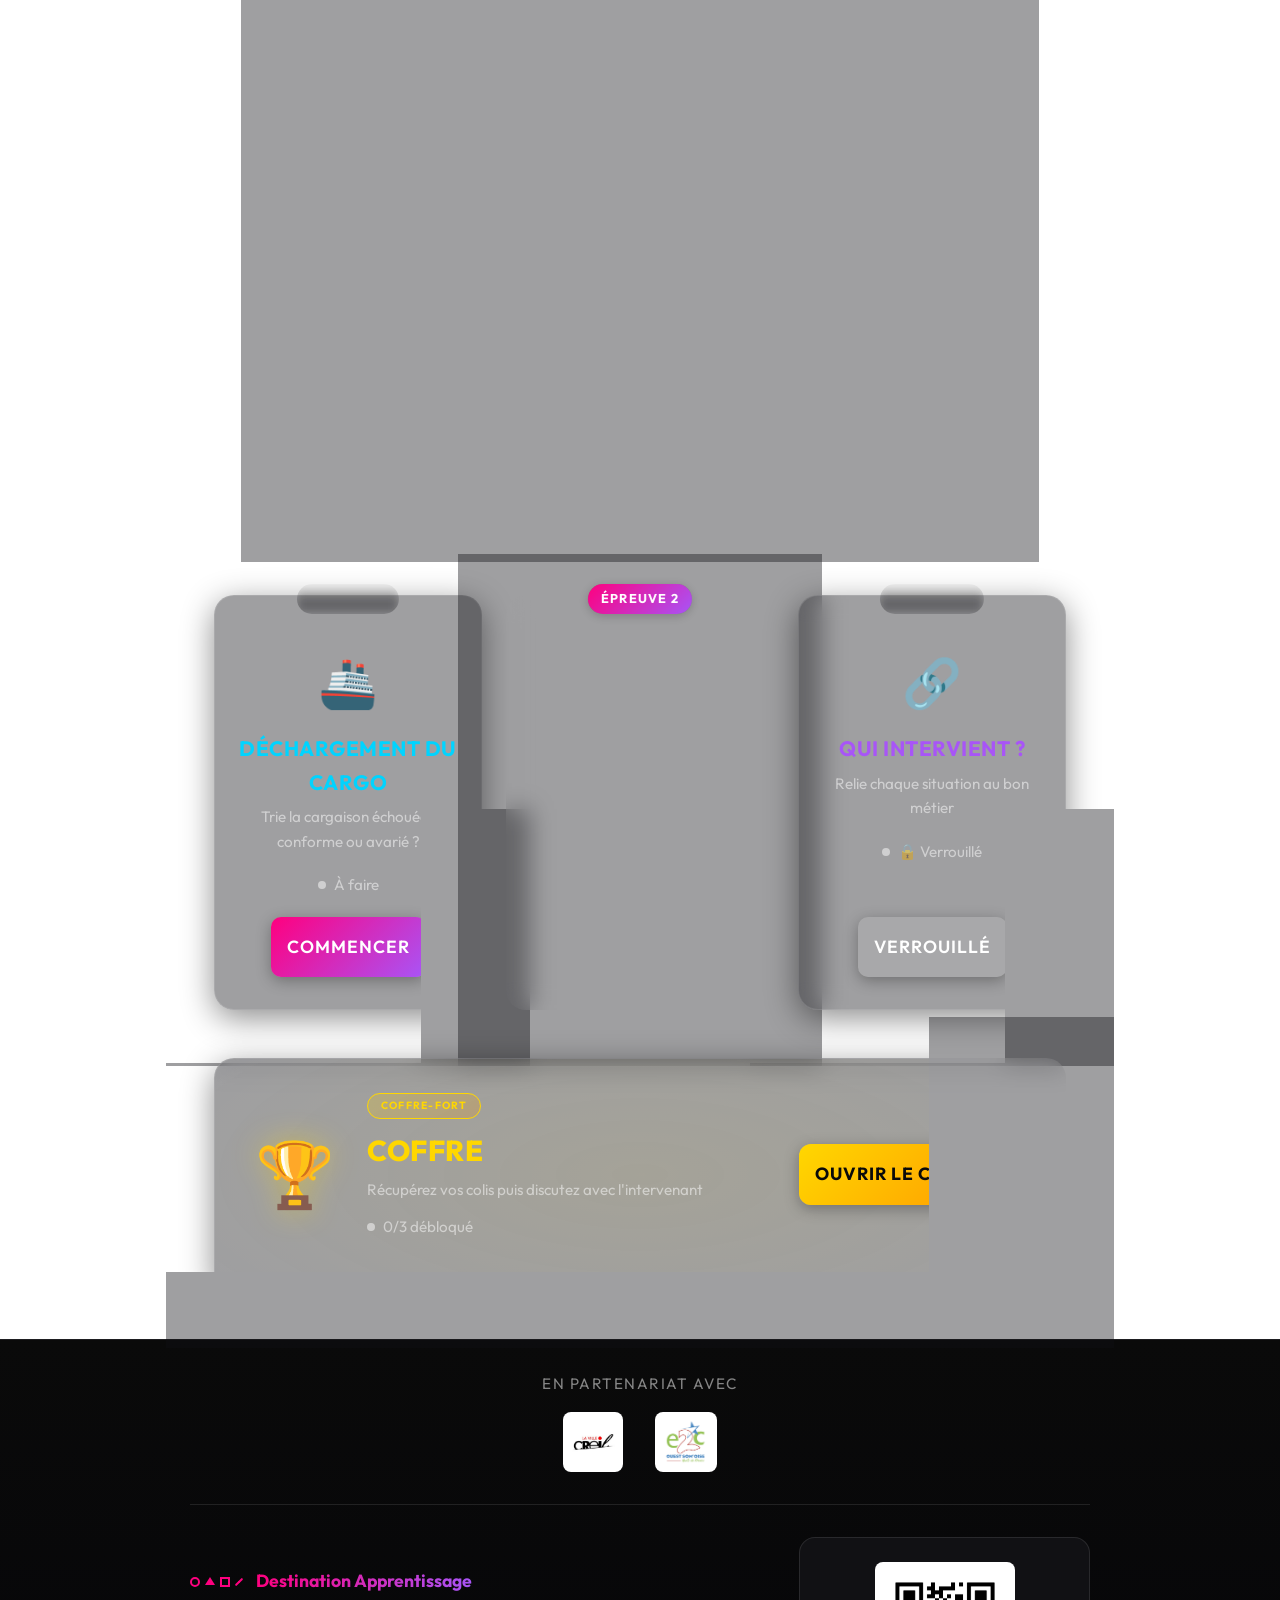
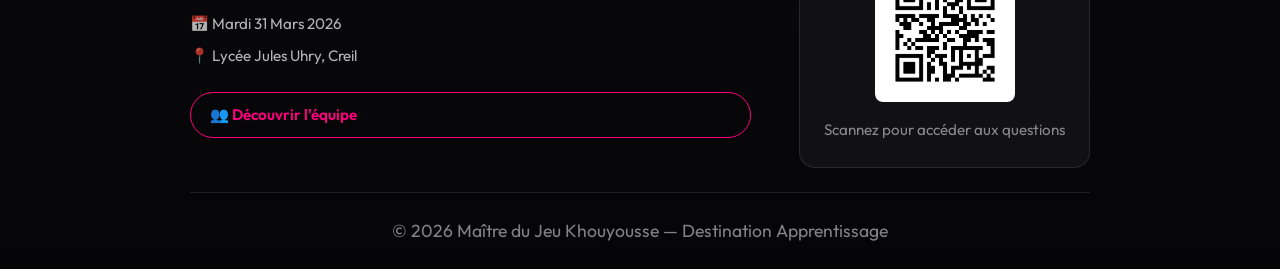
==== commit ade2e14b: "Update index.html" ====
--- a/index.html
+++ b/index.html
@@ -133,8 +133,8 @@
           </div>
           <div class="stat-card">
             <span class="stat-icon">🏝️</span>
-            <span class="stat-number">1</span>
-            <span class="stat-text">ÉCHANGE</span>
+            <span class="stat-number">3</span>
+            <span class="stat-text">COLIS</span>
           </div>
         </div>
         
